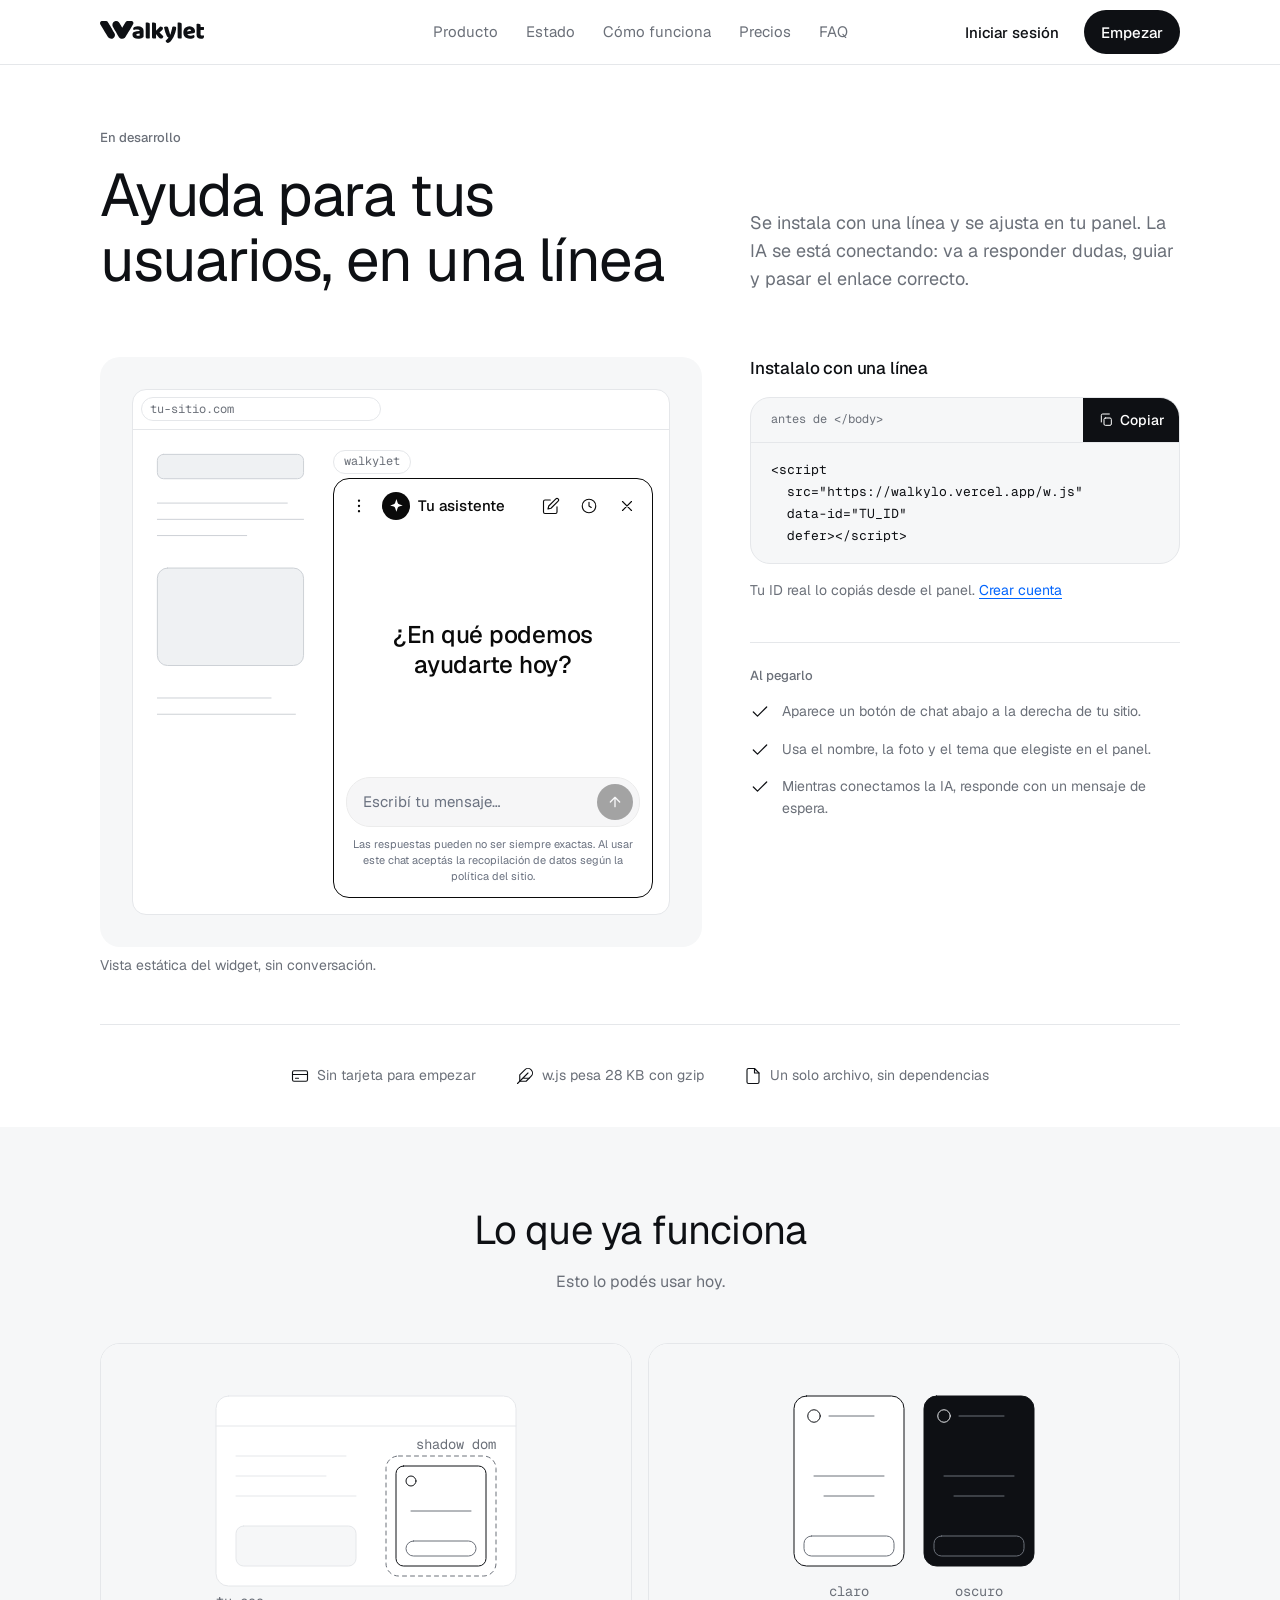
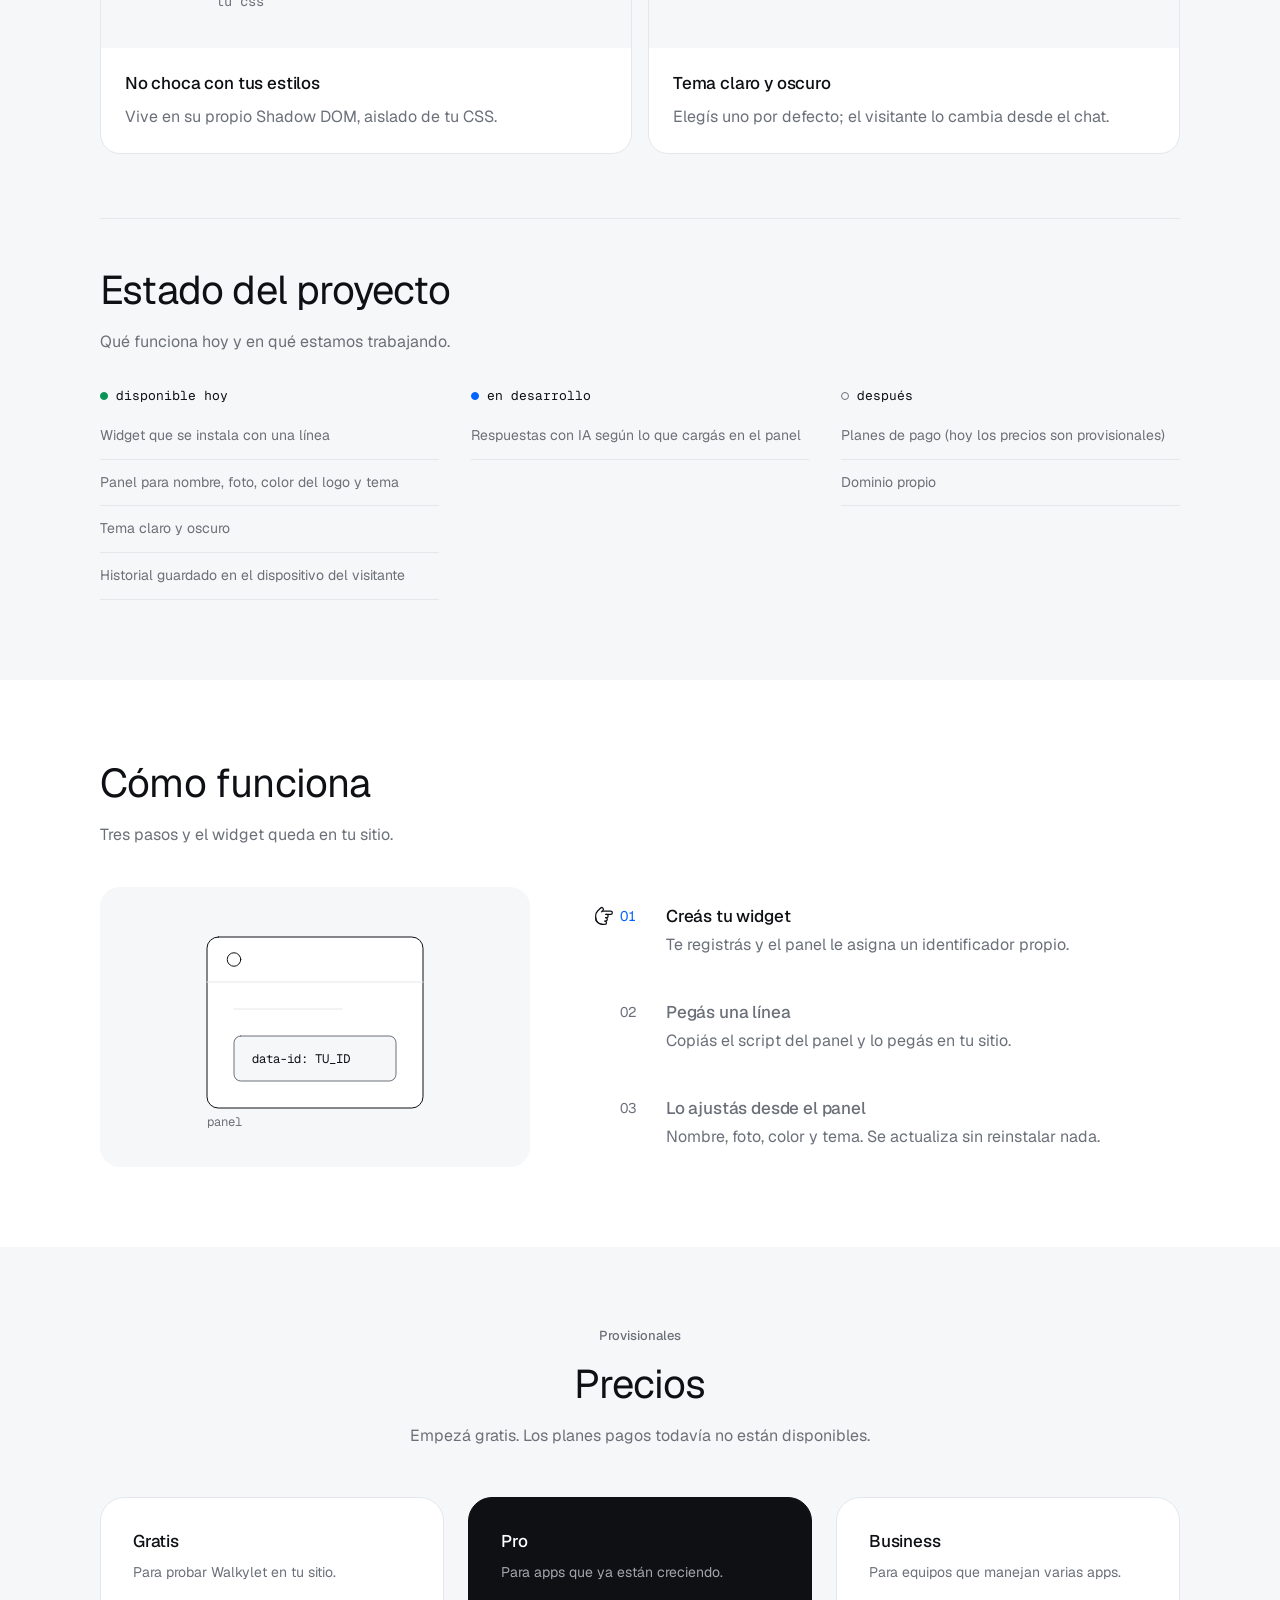
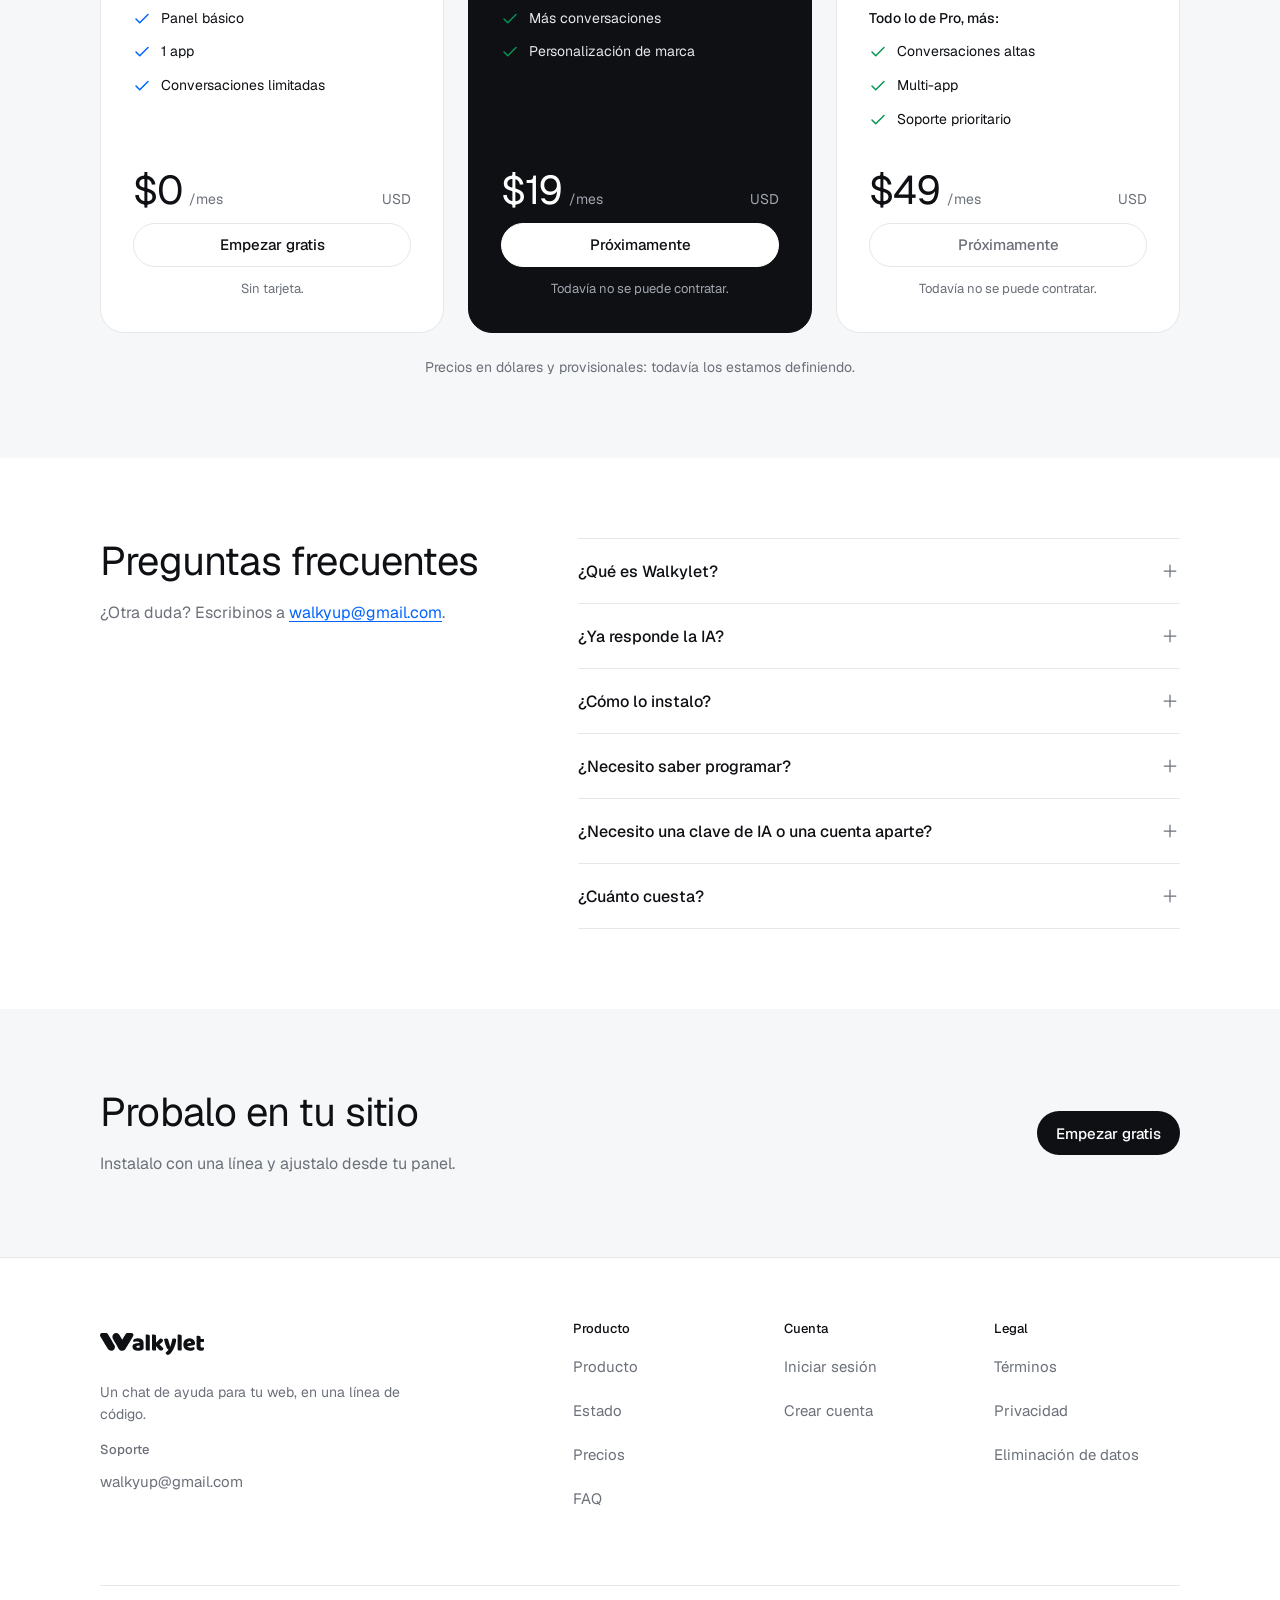
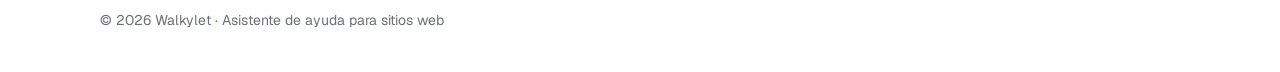
==== index.html @ 502f7ad0 "diseño(web): cierre en laptop como antes, con su descripción Co-Authored-By: Claude Opus 5.5 <norepl" ====
<!DOCTYPE html>
<html lang="es">
<head>
  <meta charset="UTF-8" />
  <meta name="viewport" content="width=device-width, initial-scale=1" />
  <title>Walkylet — Asistente de ayuda para tu web, en una línea</title>
  <meta name="description" content="Walkylet es un asistente de ayuda que instalás en tu web con una línea y configurás desde tu panel. Las respuestas con IA se están conectando." />
  <meta property="og:type" content="website" />
  <meta property="og:site_name" content="Walkylet" />
  <meta property="og:locale" content="es_LA" />
  <meta property="og:title" content="Walkylet — Asistente de ayuda para tu web, en una línea" />
  <meta property="og:description" content="Se instala con una línea y se configura desde tu panel. Las respuestas con IA se están conectando." />
  <meta name="theme-color" content="#FFFFFF" />

  <link rel="preload" href="/fonts/Geist-Variable.woff2" as="font" type="font/woff2" crossorigin />
  <link rel="stylesheet" href="/brand.css" />

  <style>
    /* Composición propia de la landing. Tokens y componentes en /brand.css */

    /* ---------- Hero (banda blanca) ---------- */
    .hero { padding-block: var(--s6) var(--s4); }
    .hero__top { display: grid; gap: var(--s3); }
    .hero__title { display: grid; gap: var(--s2); }
    .hero__top .lead { max-width: 40ch; align-self: end; }
    .hero__product { display: grid; grid-template-columns: minmax(0, 1fr); gap: var(--s5); margin-top: var(--s6); align-items: start; }
    .hero figcaption { margin-top: var(--s1); }
    /* Datos verificables bajo el hero */
    /* Móvil: 2 arriba y 1 abajo, ícono sobre el texto; mismo aire arriba y abajo de la fila */
    .trust { display: grid; grid-template-columns: 1fr 1fr; gap: var(--s3) var(--s2); margin-top: var(--s6); padding-top: var(--s4); border-top: 1px solid var(--border); color: var(--text-2); text-align: center; }
    .trust li { display: flex; flex-direction: column; align-items: center; gap: var(--s1); text-wrap: balance; }
    .trust li:last-child { grid-column: 1 / -1; }
    .trust .icon { width: 18px; height: 18px; color: var(--text); }

    /* Escenario del hero: marco de navegador blanco con el widget anclado abajo a la derecha */
    .stage--hero { padding: var(--s2); }
    .browser { background: var(--bg); border: 1px solid var(--border); border-radius: 14px; overflow: hidden; }
    .browser__bar { display: flex; align-items: center; height: 40px; padding: 0 var(--s1); border-bottom: 1px solid var(--border); }
    .browser__url {
      display: flex; align-items: center; flex: 1; max-width: 240px; height: 24px; padding: 0 var(--s1);
      border: 1px solid var(--border); border-radius: var(--r-ctl);
      font: 400 0.75rem/1 var(--mono); color: var(--text-2);
    }
    /* Móvil: el sitio asoma arriba y el widget sube como hoja desde abajo (igual que w.js en celular) */
    .browser__body { position: relative; display: flex; justify-content: flex-end; padding: 96px 8px 0; background: #F1F2F4; }
    .browser__site { position: absolute; top: 0; left: 0; }
    .browser__site .b { stroke: #CDD1D6; }                        /* sitio de fondo: un poco más oscuro, sin competir */
    .browser__site .sb { fill: #EFF1F3; stroke: #CDD1D6; }
    .browser__widget { position: relative; width: 100%; max-width: 320px; }
    .browser__widget .tag { position: absolute; bottom: calc(100% + 6px); right: 12px; }

    .install { display: grid; gap: var(--s2); align-content: start; }
    .install h2 { font-size: 1.0625rem; line-height: 1.4; font-weight: 500; letter-spacing: -0.01em; }
    .install__after { display: grid; gap: var(--s2); margin-top: var(--s3); padding-top: var(--s3); border-top: 1px solid var(--border); }
    .checks { display: grid; gap: var(--s2); color: var(--text-2); }
    .checks li { display: grid; grid-template-columns: 20px 1fr; gap: 12px; align-items: start; }
    .checks .icon { color: var(--text); margin-top: 1px; }

    /* ---------- Réplica estática del widget (estado vacío) ---------- */
    .wdemo {
      width: 100%; height: 330px;
      display: flex; flex-direction: column;
      background: #fff; color: #0a0a0a;
      border: 1px solid #0a0a0a; border-bottom: 0; border-radius: 20px 20px 0 0; overflow: hidden;
      user-select: none; -webkit-user-select: none;
    }
    .wdemo__grip { flex-shrink: 0; width: 36px; height: 4px; margin: 8px auto 0; border-radius: 2px; background: #d4d4d8; }
    .wdemo__head { display: flex; align-items: center; gap: 2px; padding: 4px 6px 4px; }
    .wdemo__ico { width: 30px; height: 30px; display: grid; place-items: center; color: #0a0a0a; }
    .wdemo__ico .icon { width: 18px; height: 18px; }
    .wdemo__ava {
      width: 28px; height: 28px; border-radius: 50%; margin: 0 4px 0 2px;
      display: grid; place-items: center; background: #0a0a0a; color: #fff;
    }
    .wdemo__ava svg { width: 60%; height: 60%; fill: currentColor; }
    .wdemo__nm { flex: 1; min-width: 0; font-size: 0.875rem; font-weight: 500; white-space: nowrap; overflow: hidden; text-overflow: ellipsis; }
    .wdemo__body { flex: 1; display: grid; place-items: center; padding: 16px 24px; text-align: center; }
    .wdemo__title { font-size: 1.375rem; line-height: 1.25; font-weight: 500; letter-spacing: -0.01em; }
    .wdemo__composer {
      margin: 6px 12px 0; display: flex; align-items: center; gap: 8px;
      background: #f6f6f7; border: 1px solid #ececec; border-radius: 24px;
      padding: 6px 6px 6px 6px;
    }
    .wdemo__plus { width: 32px; height: 32px; display: grid; place-items: center; color: #6b7280; }
    .wdemo__plus .icon { width: 20px; height: 20px; }
    .wdemo__ph { flex: 1; font-size: 0.9375rem; color: #6b7280; }
    .wdemo__send {
      width: 36px; height: 36px; border-radius: 50%; display: grid; place-items: center;
      background: #0a0a0a; color: #fff; opacity: .35;
    }
    .wdemo__send .icon { width: 16px; height: 16px; stroke-width: 2; }
    .wdemo__disc { padding: 10px 16px 12px; font-size: 0.6875rem; line-height: 1.45; color: #6b7280; text-align: center; }

    /* ---------- Producto (banda gris): paneles blancos con escenario arriba ---------- */
    .section__head--center { margin-inline: auto; text-align: center; justify-items: center; }
    .panels { display: grid; gap: var(--s2); margin-bottom: var(--s6); }
    .card--feature { overflow: hidden; }
    .card--feature .stage { border-radius: 0; padding: var(--s3) var(--s2); }
    .card--feature .art { max-width: 400px; margin-inline: auto; }
    .card__text { display: grid; gap: var(--s1); padding: var(--s3); }
    .card__text p, .feature p { color: var(--text-2); }
    /* Estado del proyecto: 3 columnas sobre la banda gris, sin tarjetas */
    .status { display: grid; gap: var(--s4); margin-top: var(--s8); padding-top: var(--s6); border-top: 1px solid var(--border); }
    .status__head { display: grid; gap: var(--s2); max-width: 640px; }
    .status__cols { display: grid; gap: var(--s4); }
    .status__col { display: grid; gap: var(--s1); align-content: start; }
    .status__tag { display: inline-flex; align-items: center; gap: var(--s1); font: 400 0.8125rem/1.4 var(--mono); color: var(--text); }
    .dot { width: 8px; height: 8px; border-radius: 50%; border: 1px solid var(--text-2); }
    .dot--ok { background: var(--ok); border-color: var(--ok); }            /* verde: confirmado, funciona hoy */
    .dot--dev { background: var(--accent); border-color: var(--accent); }   /* azul: estado activo */
    .status__col ul { color: var(--text-2); }
    .status__col li { padding-block: 12px; border-bottom: 1px solid var(--border); }

    /* ---------- Cómo funciona (banda blanca) ---------- */
    .how { display: grid; gap: var(--s4); }
    .how .section__head { margin-bottom: 0; }
    .how .stage { padding: var(--s4) var(--s3); }
    .how .stage .art { max-width: 360px; margin-inline: auto; display: none; }
    .how[data-active="1"] [data-art="1"], .how[data-active="2"] [data-art="2"], .how[data-active="3"] [data-art="3"] { display: block; }
    .how__steps { display: grid; gap: var(--s1); }
    .how__steps li { display: grid; grid-template-columns: 56px 1fr; gap: 4px var(--s2); align-content: center; min-height: 44px; padding: var(--s2); border-radius: var(--r-box); cursor: default; }
    .how__steps h3 { color: var(--text-2); }
    .how__n { display: inline-flex; align-items: center; gap: 6px; height: 1.6em; font: 400 0.875rem/1 var(--font); font-variant-numeric: tabular-nums; color: var(--text-2); }  /* Geist normal: el 0 de la mono va tachado */
    .how__hand { width: 20px; height: 20px; color: var(--text); visibility: hidden; }
    .how__steps p { grid-column: 2; color: var(--text-2); }
    .how[data-active="1"] [data-step="1"] h3, .how[data-active="2"] [data-step="2"] h3, .how[data-active="3"] [data-step="3"] h3 { color: var(--text); }
    .how[data-active="1"] [data-step="1"] .how__n, .how[data-active="2"] [data-step="2"] .how__n, .how[data-active="3"] [data-step="3"] .how__n { color: var(--accent); }
    .how[data-active="1"] [data-step="1"] .how__hand, .how[data-active="2"] [data-step="2"] .how__hand, .how[data-active="3"] [data-step="3"] .how__hand { visibility: visible; }

    /* ---------- Precios (banda gris): tres tarjetas separadas, la del medio oscura ---------- */
    .plans { display: grid; gap: var(--s2); }
    .plan {
      display: flex; flex-direction: column; gap: var(--s1);
      padding: var(--s3); background: var(--bg); border: 1px solid var(--border); border-radius: 24px;
    }
    .plan__desc { color: var(--text-2); max-width: 30ch; }
    .plan ul { display: grid; gap: 12px; padding-block: var(--s2) var(--s4); }
    .plan li { display: grid; grid-template-columns: 18px 1fr; gap: 10px; align-items: start; }
    .plan li .icon { width: 18px; height: 18px; margin-top: 2px; stroke-width: 2; color: var(--ok); }
    .plan--free li .icon { color: var(--accent); }           /* azul solo en la primera tarjeta */
    .plan li.plan__intro { display: block; font-weight: 500; }
    .plan__foot { margin-top: auto; display: grid; gap: 12px; }
    .plan__price { display: flex; align-items: baseline; gap: 6px; }
    .plan__amount { font-size: 2.5rem; line-height: 1; letter-spacing: -0.02em; }
    .plan__cur { margin-left: auto; }
    .plan__note { text-align: center; font-size: 0.8125rem; color: var(--text-2); }
    .soon, .soon:hover { cursor: default; background: transparent; color: var(--text-2); border-color: var(--border); }   /* sin enlace */
    .plan--dark .soon { background: #fff; color: var(--text); border-color: #fff; }
    .plan--dark { background: var(--text); border-color: var(--text); color: #E5E7EA; }
    .plan--dark h3, .plan--dark .plan__amount { color: #fff; }
    .plan--dark .plan__desc, .plan--dark .muted, .plan--dark .plan__note { color: #A1A6AE; }
    .plans__note { margin-top: var(--s3); text-align: center; }

    /* ---------- FAQ (banda blanca) ---------- */
    .faq-wrap { display: grid; gap: var(--s5); }
    .faq-wrap .section__head { align-content: start; }

    /* ---------- Cierre (banda gris) ---------- */
    .closing { display: grid; justify-items: center; gap: var(--s2); max-width: calc(560px + 2 * var(--gutter)); text-align: center; }
    .closing__text { display: grid; gap: var(--s2); text-wrap: balance; }
    .closing .btn { margin-top: var(--s1); }

    /* ---------- Footer (blanco con línea superior) ---------- */
    .footer__grid { display: grid; gap: var(--s5); }
    .footer__brand { display: grid; gap: var(--s2); max-width: 320px; align-content: start; }
    .footer__cols { display: grid; grid-template-columns: repeat(2, 1fr); gap: var(--s4) var(--s3); }
    .footer__cols h2 { font-size: 0.8125rem; font-weight: 500; letter-spacing: 0; color: var(--text); margin-bottom: var(--s1); }
    .footer__bottom { margin-top: var(--s8); padding-top: var(--s3); border-top: 1px solid var(--border); }

    @media (min-width: 480px) {
      .wdemo { height: 420px; }
      .wdemo__head { gap: 4px; padding: 10px 8px 6px; }
      .wdemo__ico { width: 34px; height: 34px; }
      .wdemo__nm { font-size: 0.9375rem; }
      .wdemo__title { font-size: 1.5rem; }
      .browser__body { padding: 48px 16px 16px; background: none; }
      .browser__widget .tag { right: auto; left: 0; bottom: calc(100% + 4px); }
      .wdemo { border-bottom: 1px solid #0a0a0a; border-radius: 16px; }
      .wdemo__composer { padding-left: 16px; }
      .wdemo__plus { display: none; }
      .wdemo__grip { display: none; }
    }
    @media (min-width: 620px) {
      .footer__cols { grid-template-columns: repeat(3, 1fr); }
      .stage--hero { padding: var(--s4); }
      .trust { display: flex; flex-wrap: wrap; justify-content: center; gap: var(--s2) var(--s5); }
      .trust li { flex-direction: row; }
    }
    @media (min-width: 768px) {
      .panels { grid-template-columns: repeat(2, 1fr); }
      .card--feature .stage { padding: var(--s4) var(--s3); }
      .plans { grid-template-columns: repeat(3, 1fr); }
      .status__cols { grid-template-columns: repeat(3, 1fr); }
    }
    @media (min-width: 880px) {
      .hero { padding-block: var(--s8) var(--s5); }
      .trust { padding-top: var(--s5); }
      .hero__top { grid-template-columns: 7fr 5fr; gap: var(--s6); }
      .hero__product { grid-template-columns: minmax(0, 7fr) minmax(0, 5fr); gap: var(--s6); margin-top: var(--s8); }
      .how, .faq-wrap { grid-template-columns: 5fr 7fr; gap: var(--s6); }
      .how .section__head { grid-column: 1 / -1; }
      .how { row-gap: var(--s5); }
      .how__steps { grid-template-rows: repeat(3, 1fr); }   /* los pasos llenan el alto del escenario */
      .faq-wrap .section__head { margin-bottom: 0; position: sticky; top: calc(var(--header-h) + var(--s4)); align-self: start; }
      .plans { grid-template-columns: repeat(3, 1fr); gap: var(--s3); }
      .plan { padding: var(--s4); }
      .footer__grid { grid-template-columns: 5fr 7fr; }
      /* Laptop: cierre como antes, título y descripción a la izquierda, botón a la derecha */
      .closing { max-width: var(--maxw); grid-template-columns: 1fr auto; align-items: center; justify-items: start; column-gap: var(--s6); text-align: left; }
      .closing .btn { margin-top: 0; justify-self: end; }
    }
  </style>
</head>

<body>
  <a class="sr-only skip" href="#contenido">Saltar al contenido</a>

  <header class="site-header">
    <div class="wrap site-header__in">
      <a class="logo" href="#inicio" aria-label="Walkylet, inicio"><span aria-hidden="true"><svg style="height:.914em;width:auto;vertical-align:middle;user-select:none;-webkit-user-select:none" viewBox="0 -725 4342 914" role="img" aria-label="Walkylet" xmlns="http://www.w3.org/2000/svg" fill="currentColor" draggable="false" focusable="false"><title>Walkylet</title><g transform="translate(0 -725.000) scale(2.17009)"><g transform="translate(0.000000,341.000000) scale(0.100000,-0.100000)" fill="currentColor" stroke="none"> <path d="M515 3401 c-212 -6 -222 -7 -278 -33 -156 -73 -252 -253 -227 -425 14 -96 38 -146 186 -388 31 -49 212 -351 403 -670 191 -319 400 -668 465 -775 65 -107 147 -242 181 -300 132 -224 298 -497 326 -535 186 -255 611 -353 903 -209 344 170 490 560 345 926 -22 55 -48 100 -467 803 -131 220 -156 262 -316 540 -55 94 -118 202 -141 240 -23 39 -83 140 -132 225 -300 517 -309 528 -459 578 -69 24 -403 33 -789 23z"/> <path d="M2999 3399 c-364 -53 -637 -397 -616 -777 10 -178 36 -247 194 -512 44 -74 127 -214 183 -310 57 -96 170 -285 250 -420 81 -135 200 -335 265 -445 396 -671 405 -685 514 -772 299 -238 725 -216 1001 51 76 73 81 82 267 391 83 138 282 468 443 735 161 267 359 595 440 730 81 135 207 344 280 465 73 121 146 249 163 285 89 195 25 424 -147 525 -96 56 -95 56 -581 57 -504 0 -506 0 -622 -77 -66 -44 -89 -74 -191 -247 -47 -79 -114 -192 -150 -253 -85 -144 -181 -308 -310 -532 -58 -101 -108 -183 -111 -183 -3 0 -28 40 -55 88 -69 122 -343 589 -448 762 -48 80 -109 170 -135 201 -162 189 -389 274 -634 238z"/> </g></g><path d="M1585.0 -108Q1602.0 -108 1622.5 -111.5Q1643.0 -115 1653.0 -121V-201L1581.0 -195Q1553.0 -193 1535.0 -183.0Q1517.0 -173 1517.0 -153Q1517.0 -133 1532.5 -120.5Q1548.0 -108 1585.0 -108ZM1577.0 -501Q1686.0 -501 1751.5 -456.5Q1817.0 -412 1817.0 -318V-94Q1817.0 -68 1802.5 -51.5Q1788.0 -35 1768.0 -23Q1736.0 -4 1690.0 6.0Q1644.0 16 1585.0 16Q1480.0 16 1416.5 -24.5Q1353.0 -65 1353.0 -147Q1353.0 -216 1394.5 -253.0Q1436.0 -290 1521.0 -299L1652.0 -313V-320Q1652.0 -349 1626.5 -361.5Q1601.0 -374 1553.0 -374Q1516.0 -374 1479.5 -366.0Q1443.0 -358 1414.0 -346Q1401.0 -355 1392.0 -373.5Q1383.0 -392 1383.0 -412Q1383.0 -460 1434.0 -480Q1463.0 -491 1502.5 -496.0Q1542.0 -501 1577.0 -501Z M1906.0 -264H2076.0V-1Q2065.0 2 2044.5 5.0Q2024.0 8 2000.0 8Q1951.0 8 1928.5 -9.0Q1906.0 -26 1906.0 -72ZM2076.0 -175H1906.0V-652Q1917.0 -655 1937.5 -658.0Q1958.0 -661 1982.0 -661Q2032.0 -661 2054.0 -644.5Q2076.0 -628 2076.0 -581Z M2408.0 -186 2284.0 -263 2509.0 -493Q2561.0 -493 2592.5 -470.0Q2624.0 -447 2624.0 -412Q2624.0 -382 2603.0 -359.0Q2582.0 -336 2538.0 -298ZM2292.0 -239 2429.0 -298 2640.0 -88Q2636.0 -42 2613.0 -16.5Q2590.0 9 2547.0 9Q2516.0 9 2490.5 -6.5Q2465.0 -22 2436.0 -59ZM2167.0 -264H2337.0V-1Q2326.0 2 2305.5 5.0Q2285.0 8 2261.0 8Q2212.0 8 2189.5 -9.0Q2167.0 -26 2167.0 -72ZM2337.0 -175H2167.0V-652Q2178.0 -655 2198.5 -658.0Q2219.0 -661 2243.0 -661Q2293.0 -661 2315.0 -644.5Q2337.0 -628 2337.0 -581Z M2776.0 -124Q2761.0 -158 2744.0 -202.5Q2727.0 -247 2708.5 -309.5Q2690.0 -372 2668.0 -461Q2682.0 -475 2705.5 -485.5Q2729.0 -496 2757.0 -496Q2792.0 -496 2815.0 -481.5Q2838.0 -467 2849.0 -427Q2869.0 -357 2889.0 -288.5Q2909.0 -220 2928.0 -152H2932.0Q2948.0 -198 2963.5 -253.0Q2979.0 -308 2992.5 -365.5Q3006.0 -423 3015.0 -477Q3032.0 -486 3050.0 -491.0Q3068.0 -496 3088.0 -496Q3123.0 -496 3149.0 -481.0Q3175.0 -466 3175.0 -429Q3175.0 -397 3167.0 -355.0Q3159.0 -313 3145.0 -266.0Q3131.0 -219 3113.0 -171.5Q3095.0 -124 3075.0 -80.5Q3055.0 -37 3035.0 -2Q2979.0 95 2931.0 142.0Q2883.0 189 2834.0 189Q2794.0 189 2767.0 164.0Q2740.0 139 2735.0 99Q2756.0 81 2777.5 60.0Q2799.0 39 2819.0 15.5Q2839.0 -8 2855.0 -31Q2838.0 -36 2818.5 -54.5Q2799.0 -73 2776.0 -124Z M3236.0 -264H3406.0V-1Q3395.0 2 3374.5 5.0Q3354.0 8 3330.0 8Q3281.0 8 3258.5 -9.0Q3236.0 -26 3236.0 -72ZM3406.0 -175H3236.0V-652Q3247.0 -655 3267.5 -658.0Q3288.0 -661 3312.0 -661Q3362.0 -661 3384.0 -644.5Q3406.0 -628 3406.0 -581Z M3577.0 -167 3571.0 -279 3802.0 -317Q3800.0 -337 3782.0 -357.0Q3764.0 -377 3726.0 -377Q3686.0 -377 3659.5 -351.0Q3633.0 -325 3631.0 -277L3637.0 -193Q3647.0 -147 3682.5 -129.0Q3718.0 -111 3762.0 -111Q3804.0 -111 3842.0 -122.0Q3880.0 -133 3903.0 -146Q3919.0 -136 3930.0 -118.0Q3941.0 -100 3941.0 -80Q3941.0 -47 3916.5 -25.5Q3892.0 -4 3849.0 6.0Q3806.0 16 3750.0 16Q3672.0 16 3609.5 -13.5Q3547.0 -43 3510.5 -102.0Q3474.0 -161 3474.0 -250Q3474.0 -316 3495.5 -364.0Q3517.0 -412 3553.0 -442.0Q3589.0 -472 3633.5 -486.5Q3678.0 -501 3725.0 -501Q3796.0 -501 3849.0 -473.5Q3902.0 -446 3932.0 -398.5Q3962.0 -351 3962.0 -289Q3962.0 -255 3943.0 -237.0Q3924.0 -219 3890.0 -214Z M4026.0 -264H4194.0V-167Q4194.0 -142 4210.5 -130.5Q4227.0 -119 4257.0 -119Q4272.0 -119 4288.0 -121.5Q4304.0 -124 4316.0 -128Q4325.0 -118 4331.5 -104.0Q4338.0 -90 4338.0 -71Q4338.0 -34 4309.5 -9.5Q4281.0 15 4209.0 15Q4121.0 15 4073.5 -25.0Q4026.0 -65 4026.0 -155ZM4136.0 -345V-475H4325.0Q4331.0 -465 4336.5 -448.0Q4342.0 -431 4342.0 -411Q4342.0 -376 4326.5 -360.5Q4311.0 -345 4285.0 -345ZM4194.0 -240H4026.0V-599Q4037.0 -602 4057.5 -605.5Q4078.0 -609 4101.0 -609Q4150.0 -609 4172.0 -592.0Q4194.0 -575 4194.0 -529Z"/></svg></span></a>

      <nav class="nav" aria-label="Navegación principal">
        <a href="#caracteristicas">Producto</a>
        <a href="#estado">Estado</a>
        <a href="#como-funciona">Cómo funciona</a>
        <a href="#precios">Precios</a>
        <a href="#faq">FAQ</a>
      </nav>

      <div class="site-header__actions">
        <a class="btn btn-quiet" href="/login">Iniciar sesión</a>
        <a class="btn btn-primary" href="/login?signup">Empezar</a>
      </div>

      <button class="menu-btn" type="button" aria-expanded="false" aria-controls="menu-movil" aria-label="Abrir menú">
        <svg class="icon icon-open" viewBox="0 0 24 24" aria-hidden="true"><path d="M4 7h16M4 12h16M4 17h16"/></svg>
        <svg class="icon icon-close" viewBox="0 0 24 24" aria-hidden="true"><path d="M6 6l12 12M18 6L6 18"/></svg>
      </button>
    </div>

    <div class="mobile-menu" id="menu-movil" hidden>
      <nav aria-label="Secciones">
        <a href="#caracteristicas">Producto</a>
        <a href="#estado">Estado</a>
        <a href="#como-funciona">Cómo funciona</a>
        <a href="#precios">Precios</a>
        <a href="#faq">FAQ</a>
      </nav>
      <div class="mobile-menu__actions">
        <a class="btn btn-secondary btn-block" href="/login">Iniciar sesión</a>
      </div>
    </div>
  </header>

  <main id="contenido">
    <!-- ==================== HERO (blanco) ==================== -->
    <section class="hero" id="inicio" aria-labelledby="hero-t">
      <div class="wrap">
        <div class="hero__top">
          <div class="hero__title">
            <p class="label">En desarrollo</p>
            <h1 id="hero-t">Ayuda para tus usuarios, en una línea</h1>
          </div>
          <p class="lead">Se instala con una línea y se ajusta en tu panel. La IA se está conectando: va a responder dudas, guiar y pasar el enlace correcto.</p>
        </div>

        <div class="hero__product">
          <figure>
            <!-- Dibujo 1: tu sitio (marco de navegador) con el widget de Walkylet anclado abajo a la derecha -->
            <div class="stage stage--hero">
              <div class="browser">
                <div class="browser__bar" aria-hidden="true"><span class="browser__url">tu-sitio.com</span></div>
                <div class="browser__body">
                  <svg class="art browser__site" viewBox="0 0 528 448" aria-hidden="true">
                    <rect class="sb" x="24" y="24" width="144" height="24" rx="6"/>
                    <line class="b" x1="24" y1="72" x2="152" y2="72"/>
                    <line class="b" x1="24" y1="88" x2="168" y2="88"/>
                    <line class="b" x1="24" y1="104" x2="112" y2="104"/>
                    <rect class="sb" x="24" y="136" width="144" height="96" rx="10"/>
                    <line class="b" x1="24" y1="264" x2="136" y2="264"/>
                    <line class="b" x1="24" y1="280" x2="160" y2="280"/>
                  </svg>
                  <div class="browser__widget">
                    <span class="tag" aria-hidden="true">walkylet</span>
                    <!-- Réplica estática del estado vacío de w.js (no interactiva) -->
                    <div class="wdemo" aria-hidden="true">
                      <div class="wdemo__grip"></div>
                      <div class="wdemo__head">
                        <span class="wdemo__ico"><svg class="icon" viewBox="0 0 24 24"><circle cx="12" cy="5" r=".8"/><circle cx="12" cy="12" r=".8"/><circle cx="12" cy="19" r=".8"/></svg></span>
                        <span class="wdemo__ava"><svg viewBox="0 0 24 24"><path d="M12 3l1.9 5.6a3 3 0 0 0 1.9 1.9L21 12l-5.2 1.5a3 3 0 0 0-1.9 1.9L12 21l-1.9-5.6a3 3 0 0 0-1.9-1.9L3 12l5.2-1.5a3 3 0 0 0 1.9-1.9z"/></svg></span>
                        <span class="wdemo__nm">Tu asistente</span>
                        <span class="wdemo__ico"><svg class="icon" viewBox="0 0 24 24"><path d="M11 4H4a2 2 0 0 0-2 2v14a2 2 0 0 0 2 2h14a2 2 0 0 0 2-2v-7"/><path d="M18.5 2.5a2.12 2.12 0 0 1 3 3L12 15l-4 1 1-4z"/></svg></span>
                        <span class="wdemo__ico"><svg class="icon" viewBox="0 0 24 24"><circle cx="12" cy="12" r="9"/><path d="M12 7v5l3 2"/></svg></span>
                        <span class="wdemo__ico"><svg class="icon" viewBox="0 0 24 24"><path d="M18 6L6 18M6 6l12 12"/></svg></span>
                      </div>
                      <div class="wdemo__body"><p class="wdemo__title">¿En qué podemos ayudarte hoy?</p></div>
                      <div class="wdemo__composer">
                        <span class="wdemo__plus"><svg class="icon" viewBox="0 0 24 24"><path d="M12 5v14M5 12h14"/></svg></span>
                        <span class="wdemo__ph">Escribí tu mensaje…</span>
                        <span class="wdemo__send"><svg class="icon" viewBox="0 0 24 24"><path d="M12 19V5M5 12l7-7 7 7"/></svg></span>
                      </div>
                      <p class="wdemo__disc">Las respuestas pueden no ser siempre exactas. Al usar este chat aceptás la recopilación de datos según la política del sitio.</p>
                    </div>
                  </div>
                </div>
              </div>
            </div>
            <figcaption class="small muted">Vista estática del widget, sin conversación.</figcaption>
          </figure>

          <div class="install">
            <h2>Instalalo con una línea</h2>
            <div class="code">
              <div class="code__bar">
                <span>antes de &lt;/body&gt;</span>
                <button class="copy-btn" type="button" aria-label="Copiar el código de instalación">
                  <svg class="icon icon-copy" viewBox="0 0 24 24" aria-hidden="true"><rect x="9" y="9" width="11" height="11" rx="2"/><path d="M5 15V5a2 2 0 0 1 2-2h10"/></svg>
                  <svg class="icon icon-check" viewBox="0 0 24 24" aria-hidden="true"><path d="M20 6L9 17l-5-5"/></svg>
                  <span class="copy-btn__label">Copiar</span>
                </button>
              </div>
              <!-- Snippet de instalación: único lugar con la URL del widget. Copiar lo une en una sola línea. -->
<pre><code id="snippet">&lt;script
  src="https://walkylo.vercel.app/w.js"
  data-id="TU_ID"
  defer&gt;&lt;/script&gt;</code></pre>
            </div>
            <p class="sr-only" role="status" aria-live="polite" id="copy-status"></p>
            <p class="small muted">Tu ID real lo copiás desde el panel. <a href="/login?signup">Crear cuenta</a></p>
            <div class="install__after">
              <p class="label">Al pegarlo</p>
              <ul class="checks small">
                <li><svg class="icon" viewBox="0 0 24 24" aria-hidden="true"><path d="M20 6L9 17l-5-5"/></svg><span>Aparece un botón de chat abajo a la derecha de tu sitio.</span></li>
                <li><svg class="icon" viewBox="0 0 24 24" aria-hidden="true"><path d="M20 6L9 17l-5-5"/></svg><span>Usa el nombre, la foto y el tema que elegiste en el panel.</span></li>
                <li><svg class="icon" viewBox="0 0 24 24" aria-hidden="true"><path d="M20 6L9 17l-5-5"/></svg><span>Mientras conectamos la IA, responde con un mensaje de espera.</span></li>
              </ul>
            </div>
          </div>
        </div>

        <ul class="trust small" aria-label="Datos del widget">
          <li><svg class="icon" viewBox="0 0 24 24" aria-hidden="true"><rect x="2" y="5" width="20" height="14" rx="2"/><path d="M2 10h20M6 15h4"/></svg>Sin tarjeta para empezar</li>
          <li><svg class="icon" viewBox="0 0 24 24" aria-hidden="true"><path d="M20.24 12.24a6 6 0 0 0-8.49-8.49L5 10.5V19h8.5z"/><path d="M16 8L2 22M17.5 15H9"/></svg>w.js pesa 28&nbsp;KB con gzip</li>
          <li><svg class="icon" viewBox="0 0 24 24" aria-hidden="true"><path d="M14 2H6a2 2 0 0 0-2 2v16a2 2 0 0 0 2 2h12a2 2 0 0 0 2-2V8z"/><path d="M14 2v6h6"/></svg>Un solo archivo, sin dependencias</li>
        </ul>
      </div>
    </section>

    <!-- ==================== PRODUCTO (gris) ==================== -->
    <section class="section band-alt" id="caracteristicas" aria-labelledby="prod-t">
      <div class="wrap">
        <div class="section__head section__head--center">
          <h2 id="prod-t">Lo que ya funciona</h2>
          <p class="muted">Esto lo podés usar hoy.</p>
        </div>

        <div class="panels">
          <div class="card card--feature">
            <div class="stage">
              <!-- Dibujo 3a: el widget dentro de una página, aislado por su Shadow DOM -->
              <svg class="art" viewBox="0 0 320 192" aria-hidden="true">
                <rect class="wb" x="40" y="16" width="240" height="152" rx="10"/>
                <line class="b" x1="40" y1="40" x2="280" y2="40"/>
                <line class="b" x1="56" y1="64" x2="144" y2="64"/>
                <line class="b" x1="56" y1="80" x2="128" y2="80"/>
                <line class="b" x1="56" y1="96" x2="152" y2="96"/>
                <rect class="sb" x="56" y="120" width="96" height="32" rx="6"/>
                <text x="264" y="58" text-anchor="end">shadow dom</text>
                <rect class="dash" x="176" y="64" width="88" height="96" rx="10"/>
                <rect class="wp" x="184" y="72" width="72" height="80" rx="6"/>
                <circle class="p" cx="196" cy="84" r="4"/>
                <line class="m" x1="196" y1="108" x2="244" y2="108"/>
                <rect class="m" x="192" y="132" width="56" height="12" rx="6"/>
                <text x="40" y="184">tu css</text>
              </svg>
            </div>
            <div class="card__text">
              <h3>No choca con tus estilos</h3>
              <p>Vive en su propio Shadow DOM, aislado de tu CSS.</p>
            </div>
          </div>
          <div class="card card--feature">
            <div class="stage">
              <!-- Dibujo 3b: dos widgets idénticos, claro y oscuro -->
              <svg class="art" viewBox="0 0 320 192" aria-hidden="true">
                <rect class="wp" x="64" y="16" width="88" height="136" rx="10"/>
                <circle class="p" cx="80" cy="32" r="5"/>
                <line class="m" x1="92" y1="32" x2="128" y2="32"/>
                <line class="m" x1="80" y1="80" x2="136" y2="80"/>
                <line class="m" x1="88" y1="96" x2="128" y2="96"/>
                <rect class="m" x="72" y="128" width="72" height="16" rx="6"/>
                <text x="108" y="176" text-anchor="middle">claro</text>
                <rect x="168" y="16" width="88" height="136" rx="10" fill="var(--text)" stroke="var(--text)"/>
                <circle class="b" cx="184" cy="32" r="5"/>
                <line class="m" x1="196" y1="32" x2="232" y2="32"/>
                <line class="m" x1="184" y1="80" x2="240" y2="80"/>
                <line class="m" x1="192" y1="96" x2="232" y2="96"/>
                <rect class="m" x="176" y="128" width="72" height="16" rx="6"/>
                <text x="212" y="176" text-anchor="middle">oscuro</text>
              </svg>
            </div>
            <div class="card__text">
              <h3>Tema claro y oscuro</h3>
              <p>Elegís uno por defecto; el visitante lo cambia desde el chat.</p>
            </div>
          </div>
        </div>

        <div class="status" id="estado">
          <div class="status__head">
            <h2 id="estado-t">Estado del proyecto</h2>
            <p class="muted">Qué funciona hoy y en qué estamos trabajando.</p>
          </div>
          <div class="status__cols">
            <div class="status__col">
              <p class="status__tag"><span class="dot dot--ok" aria-hidden="true"></span>disponible hoy</p>
              <ul class="small">
                <li>Widget que se instala con una línea</li>
                <li>Panel para nombre, foto, color del logo y tema</li>
                <li>Tema claro y oscuro</li>
                <li>Historial guardado en el dispositivo del visitante</li>
              </ul>
            </div>
            <div class="status__col">
              <p class="status__tag"><span class="dot dot--dev" aria-hidden="true"></span>en desarrollo</p>
              <ul class="small">
                <li>Respuestas con IA según lo que cargás en el panel</li>
              </ul>
            </div>
            <div class="status__col">
              <p class="status__tag"><span class="dot" aria-hidden="true"></span>después</p>
              <ul class="small">
                <li>Planes de pago (hoy los precios son provisionales)</li>
                <li>Dominio propio</li>
              </ul>
            </div>
          </div>
        </div>
      </div>
    </section>

    <!-- ==================== CÓMO FUNCIONA (blanco) ==================== -->
    <section class="section" id="como-funciona" aria-labelledby="how-t">
      <div class="wrap how" data-active="1">
          <div class="section__head">
            <h2 id="how-t">Cómo funciona</h2>
            <p class="muted">Tres pasos y el widget queda en tu sitio.</p>
          </div>
          <!-- Dibujo 2: cambia según el paso activo -->
          <div class="stage" aria-hidden="true">
            <svg class="art" data-art="1" viewBox="0 0 320 192">
              <rect class="wp" x="64" y="16" width="192" height="152" rx="10"/>
              <circle class="p" cx="88" cy="36" r="6"/>
              <line class="b" x1="64" y1="56" x2="256" y2="56"/>
              <line class="b" x1="88" y1="80" x2="184" y2="80"/>
              <rect class="sm" x="88" y="104" width="144" height="40" rx="6"/>
              <text class="k" x="104" y="128">data-id: TU_ID</text>
              <text x="64" y="184">panel</text>
            </svg>
            <svg class="art" data-art="2" viewBox="0 0 320 192">
              <rect class="wp" x="16" y="72" width="88" height="40" rx="6"/>
              <text class="k" x="60" y="96" text-anchor="middle">&lt;script&gt;</text>
              <line class="p" x1="104" y1="92" x2="128" y2="92"/>
              <path class="p" d="M122 87l6 5-6 5"/>
              <rect class="wb" x="136" y="16" width="168" height="152" rx="10"/>
              <line class="b" x1="136" y1="40" x2="304" y2="40"/>
              <line class="b" x1="152" y1="64" x2="248" y2="64"/>
              <line class="b" x1="152" y1="80" x2="232" y2="80"/>
              <line class="b" x1="152" y1="96" x2="208" y2="96"/>
              <rect class="sb" x="152" y="120" width="72" height="32" rx="6"/>
              <circle class="wp" cx="280" cy="144" r="12"/>
              <text x="136" y="184">tu-sitio.com</text>
            </svg>
            <svg class="art" data-art="3" viewBox="0 0 320 192">
              <rect class="wm" x="16" y="16" width="128" height="152" rx="10"/>
              <line class="b" x1="32" y1="40" x2="96" y2="40"/>
              <rect class="m" x="32" y="64" width="32" height="16" rx="6"/>
              <circle class="m" cx="56" cy="72" r="4"/>
              <line class="b" x1="72" y1="72" x2="128" y2="72"/>
              <circle class="m" cx="40" cy="104" r="8"/>
              <line class="b" x1="56" y1="104" x2="120" y2="104"/>
              <line class="b" x1="32" y1="136" x2="104" y2="136"/>
              <line class="p" x1="144" y1="92" x2="168" y2="92"/>
              <path class="p" d="M162 87l6 5-6 5"/>
              <rect class="wp" x="176" y="16" width="128" height="152" rx="10"/>
              <circle class="p" cx="192" cy="32" r="6"/>
              <line class="m" x1="204" y1="32" x2="248" y2="32"/>
              <line class="m" x1="208" y1="88" x2="272" y2="88"/>
              <line class="m" x1="216" y1="104" x2="264" y2="104"/>
              <rect class="m" x="184" y="136" width="112" height="16" rx="6"/>
              <text x="16" y="184">panel</text>
              <text x="176" y="184">widget</text>
            </svg>
          </div>
        <ol class="how__steps">
          <li data-step="1" tabindex="0">
            <span class="how__n" aria-hidden="true"><svg class="icon how__hand" viewBox="0 0 24 24"><g transform="rotate(90 12 12)"><path d="M22 14a8 8 0 0 1-8 8"/><path d="M18 11v-1a2 2 0 0 0-2-2a2 2 0 0 0-2 2"/><path d="M14 10V9a2 2 0 0 0-2-2a2 2 0 0 0-2 2v1"/><path d="M10 9.5V4a2 2 0 0 0-2-2a2 2 0 0 0-2 2v10"/><path d="M18 11a2 2 0 1 1 4 0v3a8 8 0 0 1-8 8h-2c-2.8 0-4.5-.86-5.99-2.34l-3.6-3.6a2 2 0 0 1 2.83-2.82L7 15"/></g></svg>01</span>
            <h3>Creás tu widget</h3>
            <p>Te registrás y el panel le asigna un identificador propio.</p>
          </li>
          <li data-step="2" tabindex="0">
            <span class="how__n" aria-hidden="true"><svg class="icon how__hand" viewBox="0 0 24 24"><g transform="rotate(90 12 12)"><path d="M22 14a8 8 0 0 1-8 8"/><path d="M18 11v-1a2 2 0 0 0-2-2a2 2 0 0 0-2 2"/><path d="M14 10V9a2 2 0 0 0-2-2a2 2 0 0 0-2 2v1"/><path d="M10 9.5V4a2 2 0 0 0-2-2a2 2 0 0 0-2 2v10"/><path d="M18 11a2 2 0 1 1 4 0v3a8 8 0 0 1-8 8h-2c-2.8 0-4.5-.86-5.99-2.34l-3.6-3.6a2 2 0 0 1 2.83-2.82L7 15"/></g></svg>02</span>
            <h3>Pegás una línea</h3>
            <p>Copiás el script del panel y lo pegás en tu sitio.</p>
          </li>
          <li data-step="3" tabindex="0">
            <span class="how__n" aria-hidden="true"><svg class="icon how__hand" viewBox="0 0 24 24"><g transform="rotate(90 12 12)"><path d="M22 14a8 8 0 0 1-8 8"/><path d="M18 11v-1a2 2 0 0 0-2-2a2 2 0 0 0-2 2"/><path d="M14 10V9a2 2 0 0 0-2-2a2 2 0 0 0-2 2v1"/><path d="M10 9.5V4a2 2 0 0 0-2-2a2 2 0 0 0-2 2v10"/><path d="M18 11a2 2 0 1 1 4 0v3a8 8 0 0 1-8 8h-2c-2.8 0-4.5-.86-5.99-2.34l-3.6-3.6a2 2 0 0 1 2.83-2.82L7 15"/></g></svg>03</span>
            <h3>Lo ajustás desde el panel</h3>
            <p>Nombre, foto, color y tema. Se actualiza sin reinstalar nada.</p>
          </li>
        </ol>
      </div>
    </section>

    <!-- ==================== PRECIOS (gris) ==================== -->
    <!-- TODO: definir límites reales antes de cobrar -->
    <section class="section band-alt" id="precios" aria-labelledby="price-t">
      <div class="wrap">
        <div class="section__head section__head--center">
          <p class="label">Provisionales</p>
          <h2 id="price-t">Precios</h2>
          <p class="muted">Empezá gratis. Los planes pagos todavía no están disponibles.</p>
        </div>
        <div class="plans">
          <article class="plan plan--free">
            <h3>Gratis</h3>
            <p class="small plan__desc">Para probar Walkylet en tu sitio.</p>
            <ul class="small">
              <li><svg class="icon" viewBox="0 0 24 24" aria-hidden="true"><path d="M20 6L9 17l-5-5"/></svg><span>Panel básico</span></li>
              <li><svg class="icon" viewBox="0 0 24 24" aria-hidden="true"><path d="M20 6L9 17l-5-5"/></svg><span>1 app</span></li>
              <li><svg class="icon" viewBox="0 0 24 24" aria-hidden="true"><path d="M20 6L9 17l-5-5"/></svg><span>Conversaciones limitadas</span></li>
            </ul>
            <div class="plan__foot">
              <p class="plan__price"><span class="plan__amount">$0</span><span class="small muted">/mes</span><span class="small muted plan__cur">USD</span></p>
              <a class="btn btn-secondary btn-block" href="/login?signup">Empezar gratis</a>
              <p class="plan__note">Sin tarjeta.</p>
            </div>
          </article>
          <article class="plan plan--dark">
            <h3>Pro</h3>
            <p class="small plan__desc">Para apps que ya están creciendo.</p>
            <ul class="small">
              <li><svg class="icon" viewBox="0 0 24 24" aria-hidden="true"><path d="M20 6L9 17l-5-5"/></svg><span>Más conversaciones</span></li>
              <li><svg class="icon" viewBox="0 0 24 24" aria-hidden="true"><path d="M20 6L9 17l-5-5"/></svg><span>Personalización de marca</span></li>
            </ul>
            <div class="plan__foot">
              <p class="plan__price"><span class="plan__amount">$19</span><span class="small muted">/mes</span><span class="small muted plan__cur">USD</span></p>
              <span class="btn btn-secondary btn-block soon">Próximamente</span>
              <p class="plan__note">Todavía no se puede contratar.</p>
            </div>
          </article>
          <article class="plan">
            <h3>Business</h3>
            <p class="small plan__desc">Para equipos que manejan varias apps.</p>
            <ul class="small">
              <li class="plan__intro">Todo lo de Pro, más:</li>
              <li><svg class="icon" viewBox="0 0 24 24" aria-hidden="true"><path d="M20 6L9 17l-5-5"/></svg><span>Conversaciones altas</span></li>
              <li><svg class="icon" viewBox="0 0 24 24" aria-hidden="true"><path d="M20 6L9 17l-5-5"/></svg><span>Multi-app</span></li>
              <li><svg class="icon" viewBox="0 0 24 24" aria-hidden="true"><path d="M20 6L9 17l-5-5"/></svg><span>Soporte prioritario</span></li>
            </ul>
            <div class="plan__foot">
              <p class="plan__price"><span class="plan__amount">$49</span><span class="small muted">/mes</span><span class="small muted plan__cur">USD</span></p>
              <span class="btn btn-secondary btn-block soon">Próximamente</span>
              <p class="plan__note">Todavía no se puede contratar.</p>
            </div>
          </article>
        </div>
        <p class="small muted plans__note">Precios en dólares y provisionales: todavía los estamos definiendo.</p>
      </div>
    </section>

    <!-- ==================== FAQ (blanco) ==================== -->
    <section class="section" id="faq" aria-labelledby="faq-t">
      <div class="wrap faq-wrap">
        <div class="section__head">
          <h2 id="faq-t">Preguntas frecuentes</h2>
          <p class="muted">¿Otra duda? Escribinos a <a href="mailto:walkyup@gmail.com">walkyup@gmail.com</a>.</p>
        </div>
        <div class="faq">
          <details>
            <summary>¿Qué es Walkylet?<svg class="icon" viewBox="0 0 24 24" aria-hidden="true"><path d="M12 5v14M5 12h14"/></svg></summary>
            <p>Un asistente de ayuda que instalás en tu web con una línea de código y configurás desde tu panel. Está en desarrollo activo.</p>
          </details>
          <details>
            <summary>¿Ya responde la IA?<svg class="icon" viewBox="0 0 24 24" aria-hidden="true"><path d="M12 5v14M5 12h14"/></svg></summary>
            <p>Todavía no: hoy el chat contesta con un mensaje de espera. Estamos conectando la IA para que responda con la información que cargás en el panel.</p>
          </details>
          <details>
            <summary>¿Cómo lo instalo?<svg class="icon" viewBox="0 0 24 24" aria-hidden="true"><path d="M12 5v14M5 12h14"/></svg></summary>
            <p>Creás tu cuenta, copiás tu línea desde el panel y la pegás en tu sitio. Sin build ni dependencias.</p>
          </details>
          <details>
            <summary>¿Necesito saber programar?<svg class="icon" viewBox="0 0 24 24" aria-hidden="true"><path d="M12 5v14M5 12h14"/></svg></summary>
            <p>Solo para pegar esa línea una vez. Lo demás lo cambiás desde el panel.</p>
          </details>
          <details>
            <summary>¿Necesito una clave de IA o una cuenta aparte?<svg class="icon" viewBox="0 0 24 24" aria-hidden="true"><path d="M12 5v14M5 12h14"/></svg></summary>
            <p>No. No tenés que traer ninguna clave.</p>
          </details>
          <details>
            <summary>¿Cuánto cuesta?<svg class="icon" viewBox="0 0 24 24" aria-hidden="true"><path d="M12 5v14M5 12h14"/></svg></summary>
            <p>Crear la cuenta es gratis y no pide tarjeta. Los planes pagos son provisionales: mirá <a href="#precios">Precios</a>.</p>
          </details>
        </div>
      </div>
    </section>

    <!-- ==================== CIERRE (gris) ==================== -->
    <section class="section band-alt" aria-labelledby="end-t">
      <div class="wrap closing">
        <div class="closing__text">
          <h2 id="end-t">Probalo en tu sitio</h2>
          <p class="muted">Instalalo con una línea y ajustalo desde tu panel.</p>
        </div>
        <a class="btn btn-primary" href="/login?signup">Empezar gratis</a>
      </div>
    </section>
  </main>

  <footer class="footer">
    <div class="wrap">
      <div class="footer__grid">
        <div class="footer__brand">
          <a class="logo" href="#inicio" aria-label="Walkylet, inicio"><span aria-hidden="true"><svg style="height:.914em;width:auto;vertical-align:middle;user-select:none;-webkit-user-select:none" viewBox="0 -725 4342 914" role="img" aria-label="Walkylet" xmlns="http://www.w3.org/2000/svg" fill="currentColor" draggable="false" focusable="false"><title>Walkylet</title><g transform="translate(0 -725.000) scale(2.17009)"><g transform="translate(0.000000,341.000000) scale(0.100000,-0.100000)" fill="currentColor" stroke="none"> <path d="M515 3401 c-212 -6 -222 -7 -278 -33 -156 -73 -252 -253 -227 -425 14 -96 38 -146 186 -388 31 -49 212 -351 403 -670 191 -319 400 -668 465 -775 65 -107 147 -242 181 -300 132 -224 298 -497 326 -535 186 -255 611 -353 903 -209 344 170 490 560 345 926 -22 55 -48 100 -467 803 -131 220 -156 262 -316 540 -55 94 -118 202 -141 240 -23 39 -83 140 -132 225 -300 517 -309 528 -459 578 -69 24 -403 33 -789 23z"/> <path d="M2999 3399 c-364 -53 -637 -397 -616 -777 10 -178 36 -247 194 -512 44 -74 127 -214 183 -310 57 -96 170 -285 250 -420 81 -135 200 -335 265 -445 396 -671 405 -685 514 -772 299 -238 725 -216 1001 51 76 73 81 82 267 391 83 138 282 468 443 735 161 267 359 595 440 730 81 135 207 344 280 465 73 121 146 249 163 285 89 195 25 424 -147 525 -96 56 -95 56 -581 57 -504 0 -506 0 -622 -77 -66 -44 -89 -74 -191 -247 -47 -79 -114 -192 -150 -253 -85 -144 -181 -308 -310 -532 -58 -101 -108 -183 -111 -183 -3 0 -28 40 -55 88 -69 122 -343 589 -448 762 -48 80 -109 170 -135 201 -162 189 -389 274 -634 238z"/> </g></g><path d="M1585.0 -108Q1602.0 -108 1622.5 -111.5Q1643.0 -115 1653.0 -121V-201L1581.0 -195Q1553.0 -193 1535.0 -183.0Q1517.0 -173 1517.0 -153Q1517.0 -133 1532.5 -120.5Q1548.0 -108 1585.0 -108ZM1577.0 -501Q1686.0 -501 1751.5 -456.5Q1817.0 -412 1817.0 -318V-94Q1817.0 -68 1802.5 -51.5Q1788.0 -35 1768.0 -23Q1736.0 -4 1690.0 6.0Q1644.0 16 1585.0 16Q1480.0 16 1416.5 -24.5Q1353.0 -65 1353.0 -147Q1353.0 -216 1394.5 -253.0Q1436.0 -290 1521.0 -299L1652.0 -313V-320Q1652.0 -349 1626.5 -361.5Q1601.0 -374 1553.0 -374Q1516.0 -374 1479.5 -366.0Q1443.0 -358 1414.0 -346Q1401.0 -355 1392.0 -373.5Q1383.0 -392 1383.0 -412Q1383.0 -460 1434.0 -480Q1463.0 -491 1502.5 -496.0Q1542.0 -501 1577.0 -501Z M1906.0 -264H2076.0V-1Q2065.0 2 2044.5 5.0Q2024.0 8 2000.0 8Q1951.0 8 1928.5 -9.0Q1906.0 -26 1906.0 -72ZM2076.0 -175H1906.0V-652Q1917.0 -655 1937.5 -658.0Q1958.0 -661 1982.0 -661Q2032.0 -661 2054.0 -644.5Q2076.0 -628 2076.0 -581Z M2408.0 -186 2284.0 -263 2509.0 -493Q2561.0 -493 2592.5 -470.0Q2624.0 -447 2624.0 -412Q2624.0 -382 2603.0 -359.0Q2582.0 -336 2538.0 -298ZM2292.0 -239 2429.0 -298 2640.0 -88Q2636.0 -42 2613.0 -16.5Q2590.0 9 2547.0 9Q2516.0 9 2490.5 -6.5Q2465.0 -22 2436.0 -59ZM2167.0 -264H2337.0V-1Q2326.0 2 2305.5 5.0Q2285.0 8 2261.0 8Q2212.0 8 2189.5 -9.0Q2167.0 -26 2167.0 -72ZM2337.0 -175H2167.0V-652Q2178.0 -655 2198.5 -658.0Q2219.0 -661 2243.0 -661Q2293.0 -661 2315.0 -644.5Q2337.0 -628 2337.0 -581Z M2776.0 -124Q2761.0 -158 2744.0 -202.5Q2727.0 -247 2708.5 -309.5Q2690.0 -372 2668.0 -461Q2682.0 -475 2705.5 -485.5Q2729.0 -496 2757.0 -496Q2792.0 -496 2815.0 -481.5Q2838.0 -467 2849.0 -427Q2869.0 -357 2889.0 -288.5Q2909.0 -220 2928.0 -152H2932.0Q2948.0 -198 2963.5 -253.0Q2979.0 -308 2992.5 -365.5Q3006.0 -423 3015.0 -477Q3032.0 -486 3050.0 -491.0Q3068.0 -496 3088.0 -496Q3123.0 -496 3149.0 -481.0Q3175.0 -466 3175.0 -429Q3175.0 -397 3167.0 -355.0Q3159.0 -313 3145.0 -266.0Q3131.0 -219 3113.0 -171.5Q3095.0 -124 3075.0 -80.5Q3055.0 -37 3035.0 -2Q2979.0 95 2931.0 142.0Q2883.0 189 2834.0 189Q2794.0 189 2767.0 164.0Q2740.0 139 2735.0 99Q2756.0 81 2777.5 60.0Q2799.0 39 2819.0 15.5Q2839.0 -8 2855.0 -31Q2838.0 -36 2818.5 -54.5Q2799.0 -73 2776.0 -124Z M3236.0 -264H3406.0V-1Q3395.0 2 3374.5 5.0Q3354.0 8 3330.0 8Q3281.0 8 3258.5 -9.0Q3236.0 -26 3236.0 -72ZM3406.0 -175H3236.0V-652Q3247.0 -655 3267.5 -658.0Q3288.0 -661 3312.0 -661Q3362.0 -661 3384.0 -644.5Q3406.0 -628 3406.0 -581Z M3577.0 -167 3571.0 -279 3802.0 -317Q3800.0 -337 3782.0 -357.0Q3764.0 -377 3726.0 -377Q3686.0 -377 3659.5 -351.0Q3633.0 -325 3631.0 -277L3637.0 -193Q3647.0 -147 3682.5 -129.0Q3718.0 -111 3762.0 -111Q3804.0 -111 3842.0 -122.0Q3880.0 -133 3903.0 -146Q3919.0 -136 3930.0 -118.0Q3941.0 -100 3941.0 -80Q3941.0 -47 3916.5 -25.5Q3892.0 -4 3849.0 6.0Q3806.0 16 3750.0 16Q3672.0 16 3609.5 -13.5Q3547.0 -43 3510.5 -102.0Q3474.0 -161 3474.0 -250Q3474.0 -316 3495.5 -364.0Q3517.0 -412 3553.0 -442.0Q3589.0 -472 3633.5 -486.5Q3678.0 -501 3725.0 -501Q3796.0 -501 3849.0 -473.5Q3902.0 -446 3932.0 -398.5Q3962.0 -351 3962.0 -289Q3962.0 -255 3943.0 -237.0Q3924.0 -219 3890.0 -214Z M4026.0 -264H4194.0V-167Q4194.0 -142 4210.5 -130.5Q4227.0 -119 4257.0 -119Q4272.0 -119 4288.0 -121.5Q4304.0 -124 4316.0 -128Q4325.0 -118 4331.5 -104.0Q4338.0 -90 4338.0 -71Q4338.0 -34 4309.5 -9.5Q4281.0 15 4209.0 15Q4121.0 15 4073.5 -25.0Q4026.0 -65 4026.0 -155ZM4136.0 -345V-475H4325.0Q4331.0 -465 4336.5 -448.0Q4342.0 -431 4342.0 -411Q4342.0 -376 4326.5 -360.5Q4311.0 -345 4285.0 -345ZM4194.0 -240H4026.0V-599Q4037.0 -602 4057.5 -605.5Q4078.0 -609 4101.0 -609Q4150.0 -609 4172.0 -592.0Q4194.0 -575 4194.0 -529Z"/></svg></span></a>
          <p class="small muted">Un chat de ayuda para tu web, en una línea de código.</p>
          <div>
            <p class="label">Soporte</p>
            <a href="mailto:walkyup@gmail.com">walkyup@gmail.com</a>
          </div>
        </div>
        <div class="footer__cols">
          <nav aria-labelledby="f-prod">
            <h2 id="f-prod">Producto</h2>
            <ul>
              <li><a href="#caracteristicas">Producto</a></li>
              <li><a href="#estado">Estado</a></li>
              <li><a href="#precios">Precios</a></li>
              <li><a href="#faq">FAQ</a></li>
            </ul>
          </nav>
          <nav aria-labelledby="f-cuenta">
            <h2 id="f-cuenta">Cuenta</h2>
            <ul>
              <li><a href="/login">Iniciar sesión</a></li>
              <li><a href="/login">Crear cuenta</a></li>
            </ul>
          </nav>
          <nav aria-labelledby="f-legal">
            <h2 id="f-legal">Legal</h2>
            <ul>
              <li><a href="/legal/terminos">Términos</a></li>
              <li><a href="/legal/privacidad">Privacidad</a></li>
              <li><a href="/legal/datos">Eliminación de datos</a></li>
            </ul>
          </nav>
        </div>
      </div>
      <p class="small muted footer__bottom">© 2026 Walkylet · Asistente de ayuda para sitios web</p>
    </div>
  </footer>

  <script>
  (function () {
    "use strict";

    // Menú móvil
    var btn = document.querySelector(".menu-btn"), menu = document.getElementById("menu-movil");
    function setMenu(open) {
      btn.setAttribute("aria-expanded", open ? "true" : "false");
      btn.setAttribute("aria-label", open ? "Cerrar menú" : "Abrir menú");
      menu.hidden = !open;
    }
    btn.addEventListener("click", function () { setMenu(menu.hidden); });
    menu.addEventListener("click", function (e) { if (e.target.closest("a")) setMenu(false); });
    document.addEventListener("keydown", function (e) { if (e.key === "Escape" && !menu.hidden) { setMenu(false); btn.focus(); } });
    window.matchMedia("(min-width: 1024px)").addEventListener("change", function (m) { if (m.matches) setMenu(false); });

    // Cómo funciona: el paso con hover, foco o toque elige el dibujo
    var how = document.querySelector(".how");
    how.querySelectorAll("[data-step]").forEach(function (li) {
      ["mouseenter", "focus", "click"].forEach(function (ev) { li.addEventListener(ev, function () { how.dataset.active = li.dataset.step; }); });
    });

    // Copiar el snippet en una sola línea (se muestra con saltos entre atributos)
    var copyBtn = document.querySelector(".copy-btn"), label = copyBtn.querySelector(".copy-btn__label");
    var status = document.getElementById("copy-status"), timer = null;
    function done(ok) {
      copyBtn.classList.toggle("is-copied", ok);
      label.textContent = ok ? "Copiado" : "Copiá a mano";
      status.textContent = ok ? "Código copiado" : "No se pudo copiar. Seleccioná el código y copialo a mano.";
      clearTimeout(timer);
      timer = setTimeout(function () { copyBtn.classList.remove("is-copied"); label.textContent = "Copiar"; status.textContent = ""; }, 2000);
    }
    function fallback(text) {
      var ta = document.createElement("textarea"), ok = false;
      ta.value = text; ta.setAttribute("readonly", ""); ta.style.position = "fixed"; ta.style.opacity = "0";
      document.body.appendChild(ta); ta.select();
      try { ok = document.execCommand("copy"); } catch (e) {}
      document.body.removeChild(ta);
      return ok;
    }
    copyBtn.addEventListener("click", function () {
      var text = document.getElementById("snippet").textContent.replace(/\s*\n\s*/g, " ");
      if (navigator.clipboard && navigator.clipboard.writeText) {
        navigator.clipboard.writeText(text).then(function () { done(true); }, function () { done(fallback(text)); });
      } else { done(fallback(text)); }
    });
  })();
  </script>
</body>
</html>
---- brand.css ----
/* ============================================================
   Walkylet — Sistema visual web (tokens, fuentes, base y componentes)
   Solo lo usa la landing (index.html). Reglas en CLAUDE.md,
   sección "Sistema visual web".
   ============================================================ */

/* ---------- Fuentes (Geist, OFL, autoalojadas en /fonts) ---------- */
@font-face {
  font-family: "Geist";
  src: url("/fonts/Geist-Variable.woff2") format("woff2");
  font-weight: 100 900;
  font-style: normal;
  font-display: swap;
}
@font-face {
  font-family: "Geist Mono";
  src: url("/fonts/GeistMono-Variable.woff2") format("woff2");
  font-weight: 100 900;
  font-style: normal;
  font-display: swap;
}

/* ---------- Tokens ---------- */
:root {
  --bg: #FFFFFF;
  --surface: #F6F7F8;
  --border: #E5E7EA;
  --text-2: #6B7079;
  --text: #0E1014;
  --accent: #0164FD;   /* solo enlaces, foco y estado activo */
  --ok: #079455;       /* verde: solo "disponible hoy" (palomas del plan Gratis) */

  --font: "Geist", system-ui, sans-serif;
  --mono: "Geist Mono", ui-monospace, monospace;

  --r-ctl: 999px;      /* controles: píldora (botones, etiquetas, Próximamente) */
  --r-box: 20px;       /* contenedores: paneles, escenarios, precios, código */

  /* Escala de 8px */
  --s1: 8px; --s2: 16px; --s3: 24px; --s4: 32px; --s5: 40px;
  --s6: 48px; --s8: 64px; --s10: 80px; --s12: 96px; --s16: 128px;

  --maxw: 1120px;
  --gutter: 20px;
  --header-h: 64px;
}

/* ---------- Base ---------- */
*, *::before, *::after { box-sizing: border-box; }
html {
  -webkit-text-size-adjust: 100%;
  scroll-behavior: smooth;
  scroll-padding-top: calc(var(--header-h) + var(--s2));
}
body {
  margin: 0;
  background: var(--bg);
  color: var(--text);
  font: 400 1rem/1.6 var(--font);
  -webkit-font-smoothing: antialiased;
  overflow-x: hidden;
}
h1, h2, h3, p, ol, ul, dl, dd, figure { margin: 0; }
ol, ul { padding: 0; list-style: none; }
img, svg { display: block; max-width: 100%; }
button { font: inherit; color: inherit; }
code, kbd, pre { font-family: var(--mono); }

h1, h2, h3 { font-weight: 400; color: var(--text); letter-spacing: -0.02em; }
h1 { font-size: clamp(2.25rem, 5vw, 3.75rem); line-height: 1.08; text-wrap: balance; }
h2 { font-size: clamp(1.75rem, 3.5vw, 2.5rem); line-height: 1.15; text-wrap: balance; }
h3 { font-size: 1.0625rem; line-height: 1.4; font-weight: 500; letter-spacing: -0.01em; }

a { color: var(--accent); text-decoration: underline; text-underline-offset: 3px; text-decoration-thickness: 1px; }
a:hover { text-decoration-thickness: 2px; }

:focus { outline: none; }
:focus-visible { outline: 2px solid var(--accent); outline-offset: 2px; }  /* el contorno sigue el radio de cada elemento */

.sr-only {
  position: absolute; width: 1px; height: 1px; padding: 0; margin: -1px;
  overflow: hidden; clip: rect(0 0 0 0); white-space: nowrap; border: 0;
}
.skip:focus-visible {
  position: fixed; top: var(--s1); left: var(--s1); z-index: 100;
  width: auto; height: auto; margin: 0; padding: 12px 16px; clip: auto;
  background: var(--bg); color: var(--text); border: 1px solid var(--border);
}

/* ---------- Utilidades de texto ---------- */
.wrap { width: 100%; max-width: var(--maxw); margin-inline: auto; padding-inline: var(--gutter); }
.muted { color: var(--text-2); }
.small { font-size: 0.875rem; line-height: 1.55; }
.label { font-size: 0.8125rem; line-height: 1.4; font-weight: 500; color: var(--text-2); }
.lead { font-size: 1.125rem; line-height: 1.55; color: var(--text-2); }

/* ---------- Botones ---------- */
.btn {
  display: inline-flex; align-items: center; justify-content: center; gap: var(--s1);
  min-height: 44px; padding: 0 18px;
  font: 500 0.9375rem/1 var(--font);
  border: 1px solid transparent; border-radius: var(--r-ctl);
  text-decoration: none; white-space: nowrap; cursor: pointer;
  transition: background-color .15s ease, border-color .15s ease;
}
.btn:hover { text-decoration: none; }
.btn-primary { background: var(--text); color: #fff; }
.btn-primary:hover { background: #2A2D33; }
.btn-secondary { background: transparent; color: var(--text); border-color: var(--border); }
.btn-secondary:hover { border-color: #C9CDD3; background: var(--surface); }
.btn-quiet { background: transparent; color: var(--text); padding-inline: 12px; }
.btn-quiet:hover { background: var(--surface); }
.btn-block { width: 100%; }

/* Ícono de línea: mismo tamaño y trazo en toda la página */
.icon {
  width: 20px; height: 20px; flex-shrink: 0;
  fill: none; stroke: currentColor; stroke-width: 1.5;
  stroke-linecap: round; stroke-linejoin: round;
}

/* ---------- Header ---------- */
.site-header {
  position: sticky; top: 0; z-index: 50;
  background: var(--bg);
  border-bottom: 1px solid var(--border);
}
.site-header__in {
  display: flex; align-items: center; gap: var(--s2);
  height: var(--header-h);
}
.logo {
  display: inline-flex; align-items: center; min-height: 44px;
  color: var(--text); text-decoration: none;
}
.logo > span { display: inline-flex; font-size: 1.5rem; line-height: 1; } /* el SVG mide .914em */
.nav { display: none; gap: 2px; }
.nav a, .footer a {
  color: var(--text-2); text-decoration: none;
}
.nav a {
  display: inline-flex; align-items: center; min-height: 44px; padding: 0 6px;
  font-size: 0.875rem;
}
.nav a:hover, .footer a:hover, .footer a.logo { color: var(--text); }
.site-header__actions { display: flex; align-items: center; gap: 6px; margin-left: auto; }
.site-header__actions .btn { padding-inline: 16px; }
/* Móvil: Empezar y menú de 40px a la vista, con 44px de área táctil invisible */
.site-header__actions .btn-primary { position: relative; min-height: 40px; font-size: 0.875rem; }
.site-header__actions .btn-primary::after, .menu-btn::after { content: ""; position: absolute; inset: -2px; }
.site-header__actions .btn-quiet { display: none; }   /* en móvil "Iniciar sesión" va dentro del menú */

.menu-btn {
  position: relative; width: 40px; height: 40px; display: grid; place-items: center;
  margin-left: -8px;   /* 8px de separación con Empezar (el header separa 16px) */
  background: transparent; border: 1px solid var(--border); border-radius: 50%;
  cursor: pointer;
}
.menu-btn .icon-close { display: none; }
.menu-btn[aria-expanded="true"] .icon-open { display: none; }
.menu-btn[aria-expanded="true"] .icon-close { display: block; }

.mobile-menu {
  position: absolute; left: 0; right: 0; top: 100%;
  background: var(--bg); border-bottom: 1px solid var(--border);
  padding: var(--s1) var(--gutter) var(--s3);
}
.mobile-menu[hidden] { display: none; }
.mobile-menu a:not(.btn) {
  display: flex; align-items: center; min-height: 52px;
  border-bottom: 1px solid var(--border);
  color: var(--text); text-decoration: none; font-size: 1.0625rem;
}
.mobile-menu__actions { display: grid; gap: var(--s1); margin-top: var(--s3); }

/* Móvil y tablet: logo | Empezar + menú (≡). Desde 1024px: logo | enlaces centrados de verdad | acciones */
@media (min-width: 1024px) {
  .site-header__in { display: grid; grid-template-columns: minmax(0, 1fr) auto minmax(0, 1fr); }
  .logo { justify-self: start; }
  .nav { display: flex; justify-self: center; gap: var(--s1); }
  .nav a { padding: 0 10px; font-size: 0.9375rem; }
  .site-header__actions { justify-self: end; margin-left: 0; gap: var(--s1); }
  .site-header__actions .btn-primary { min-height: 44px; font-size: 0.9375rem; }
  .site-header__actions .btn-quiet { display: inline-flex; }
  .menu-btn, .mobile-menu { display: none !important; }
}

/* ---------- Secciones ---------- */
/* Bandas a todo el ancho: blanco y --surface alternados.
   Regla: una superficie nunca va sobre el mismo color de su fondo. */
.section { padding-block: var(--s8); }
.band-alt { background: var(--surface); }
.section__head { display: grid; gap: var(--s2); max-width: 640px; margin-bottom: var(--s5); }
@media (min-width: 880px) {
  .section { padding-block: var(--s10); }
  .section__head { margin-bottom: var(--s6); }
}

/* Escenario de dibujo: --surface sin borde (va sobre blanco) */
.stage { background: var(--surface); border-radius: var(--r-box); }

/* Panel: blanco con borde (va sobre una banda --surface) */
.card { background: var(--bg); border: 1px solid var(--border); border-radius: var(--r-box); }

/* ---------- Bloque de código con copiar ---------- */
.code {
  border: 1px solid var(--border); border-radius: var(--r-box);
  background: var(--surface);
  min-width: 0;
}
.code__bar {
  display: flex; align-items: center; justify-content: space-between; gap: var(--s2);
  padding-left: 20px; border-bottom: 1px solid var(--border);
  font: 400 0.75rem/1.4 var(--mono); color: var(--text-2);
}
/* Saltos de línea entre atributos; nunca corta a mitad de palabra (scroll interno si hace falta) */
.code pre {
  margin: 0; padding: var(--s2) 20px;
  overflow-x: auto; white-space: pre;
  font-size: 0.75rem; line-height: 1.7; color: var(--text);
}
@media (min-width: 620px) { .code pre { font-size: 0.8125rem; } }
.copy-btn {
  display: inline-flex; align-items: center; justify-content: center; gap: 6px;
  min-width: 96px; min-height: 44px; padding: 0 14px;
  background: var(--text); color: #fff; border: 0;
  border-radius: 0 calc(var(--r-box) - 1px) 0 0;
  font: 500 0.875rem/1 var(--font); cursor: pointer;
}
.copy-btn:hover { background: #2A2D33; }
.copy-btn .icon { width: 16px; height: 16px; }
.copy-btn .icon-check { display: none; }
.copy-btn.is-copied .icon-copy { display: none; }
.copy-btn.is-copied .icon-check { display: block; }

/* ---------- Dibujos (vocabulario visual) ----------
   Cuadrícula de 8px, radios 6 y 10, trazo 1px, sin animación.
   --border = sitio ajeno · --text-2 = secundario · --text = lo de Walkylet (protagonista).
   Punteado solo para UN límite que importa. Relleno solo blanco o --surface. */
.art { display: block; width: 100%; height: auto; }
.art * { vector-effect: non-scaling-stroke; stroke-width: 1; stroke-linecap: round; }
.art .b  { fill: none; stroke: var(--border); }                   /* estructura ajena */
.art .m  { fill: none; stroke: var(--text-2); }                   /* secundario */
.art .p  { fill: none; stroke: var(--text); }                     /* protagonista */
.art .wb { fill: var(--bg); stroke: var(--border); }              /* página ajena */
.art .wm { fill: var(--bg); stroke: var(--text-2); }
.art .wp { fill: var(--bg); stroke: var(--text); }                /* Walkylet */
.art .sb { fill: var(--surface); stroke: var(--border); }
.art .sm { fill: var(--surface); stroke: var(--text-2); }
.art .dash { fill: none; stroke: var(--text-2); stroke-dasharray: 4 4; } /* el límite que importa */
.art text { font: 400 11px var(--mono); fill: var(--text-2); }
.art text.k { fill: var(--text); }
.tag {
  display: inline-block; padding: 3px 10px;
  font: 400 0.75rem/1.3 var(--mono); color: var(--text-2);
  background: var(--bg); border: 1px solid var(--border); border-radius: var(--r-ctl);
}

/* ---------- FAQ (details/summary) ---------- */
.faq details { border-top: 1px solid var(--border); }
.faq details:last-child { border-bottom: 1px solid var(--border); }
.faq summary {
  display: flex; align-items: center; justify-content: space-between; gap: var(--s2);
  min-height: 64px; padding: var(--s2) 0;
  font-weight: 500; cursor: pointer; list-style: none;
}
.faq summary::-webkit-details-marker { display: none; }
.faq summary .icon { color: var(--text-2); transition: transform .2s ease; }
.faq details[open] summary .icon { transform: rotate(45deg); }
.faq details > p { padding: 0 0 var(--s3); max-width: 62ch; color: var(--text-2); }

/* ---------- Footer ---------- */
.footer { border-top: 1px solid var(--border); padding-block: var(--s8) var(--s5); }
.footer a { display: inline-flex; align-items: center; min-height: 44px; font-size: 0.9375rem; }

/* ---------- Movimiento reducido ---------- */
@media (prefers-reduced-motion: reduce) {
  html { scroll-behavior: auto; }
  *, *::before, *::after { transition: none !important; animation: none !important; }
}
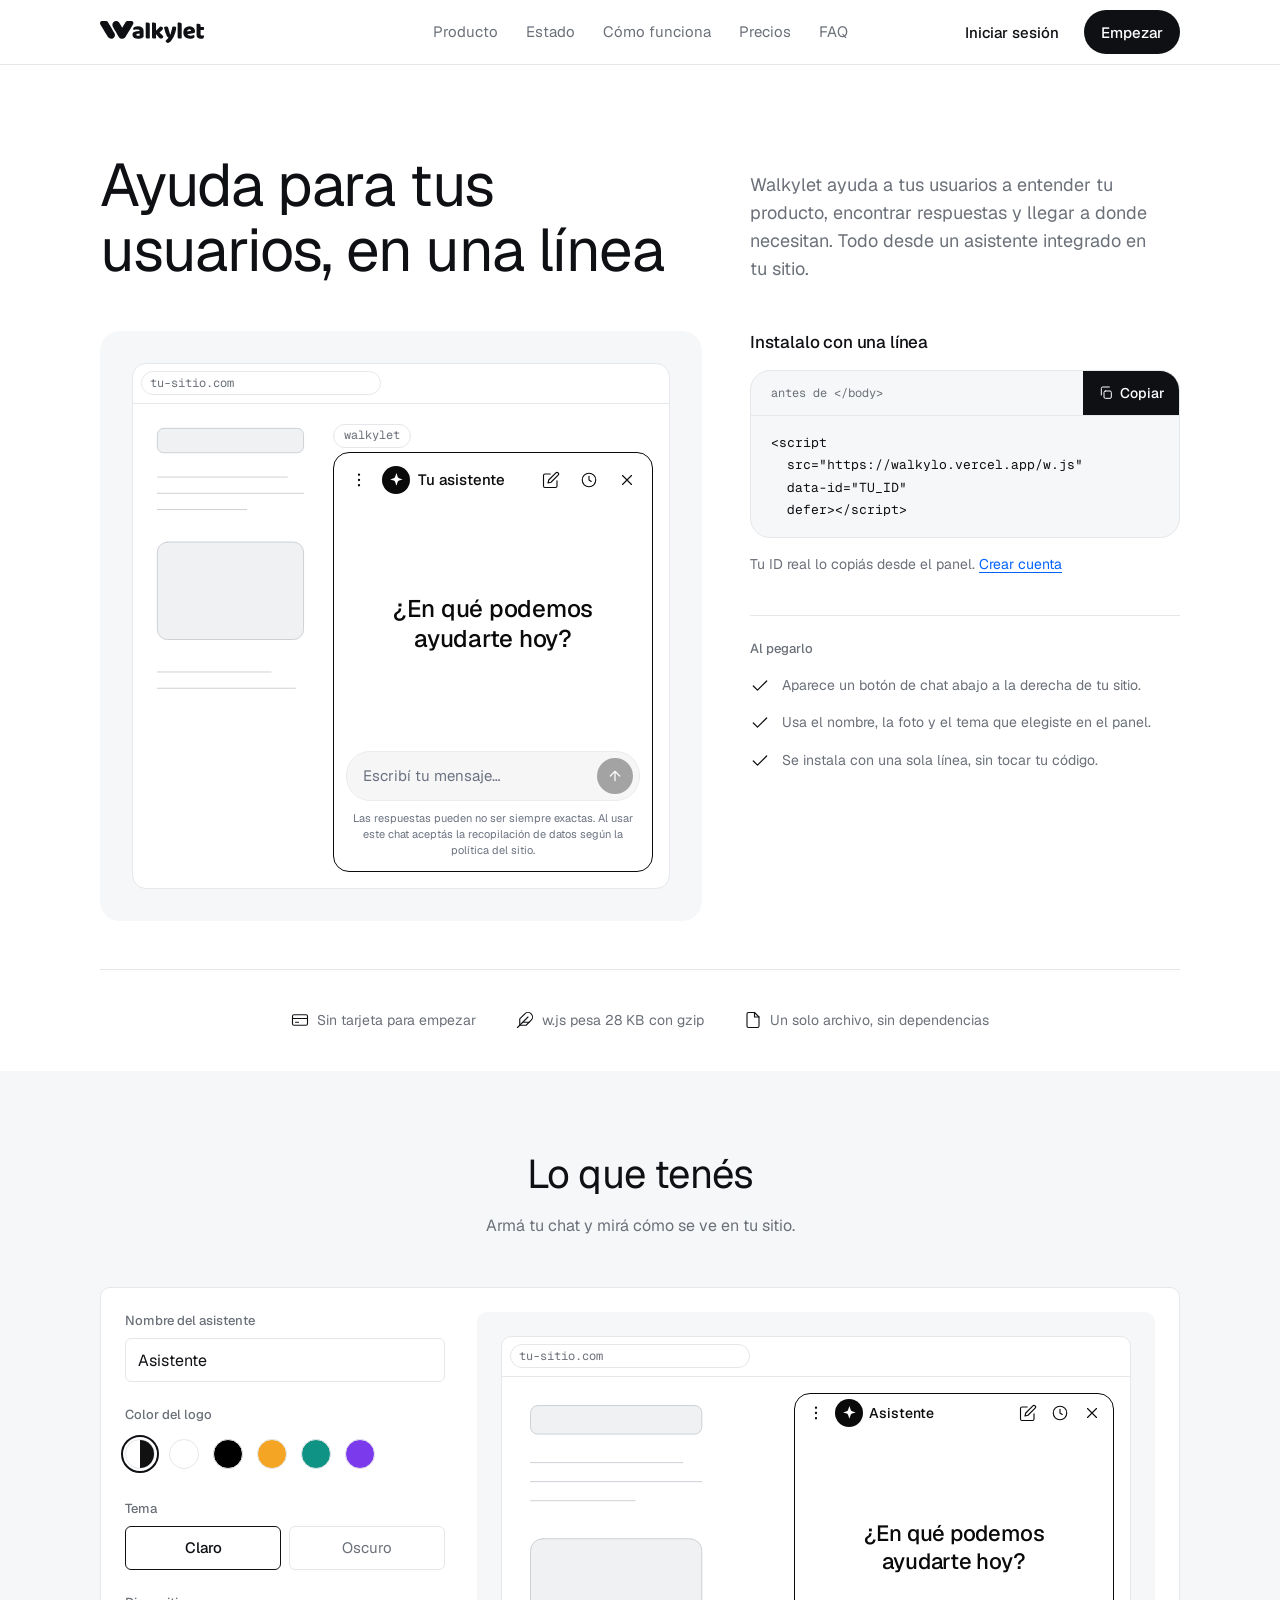
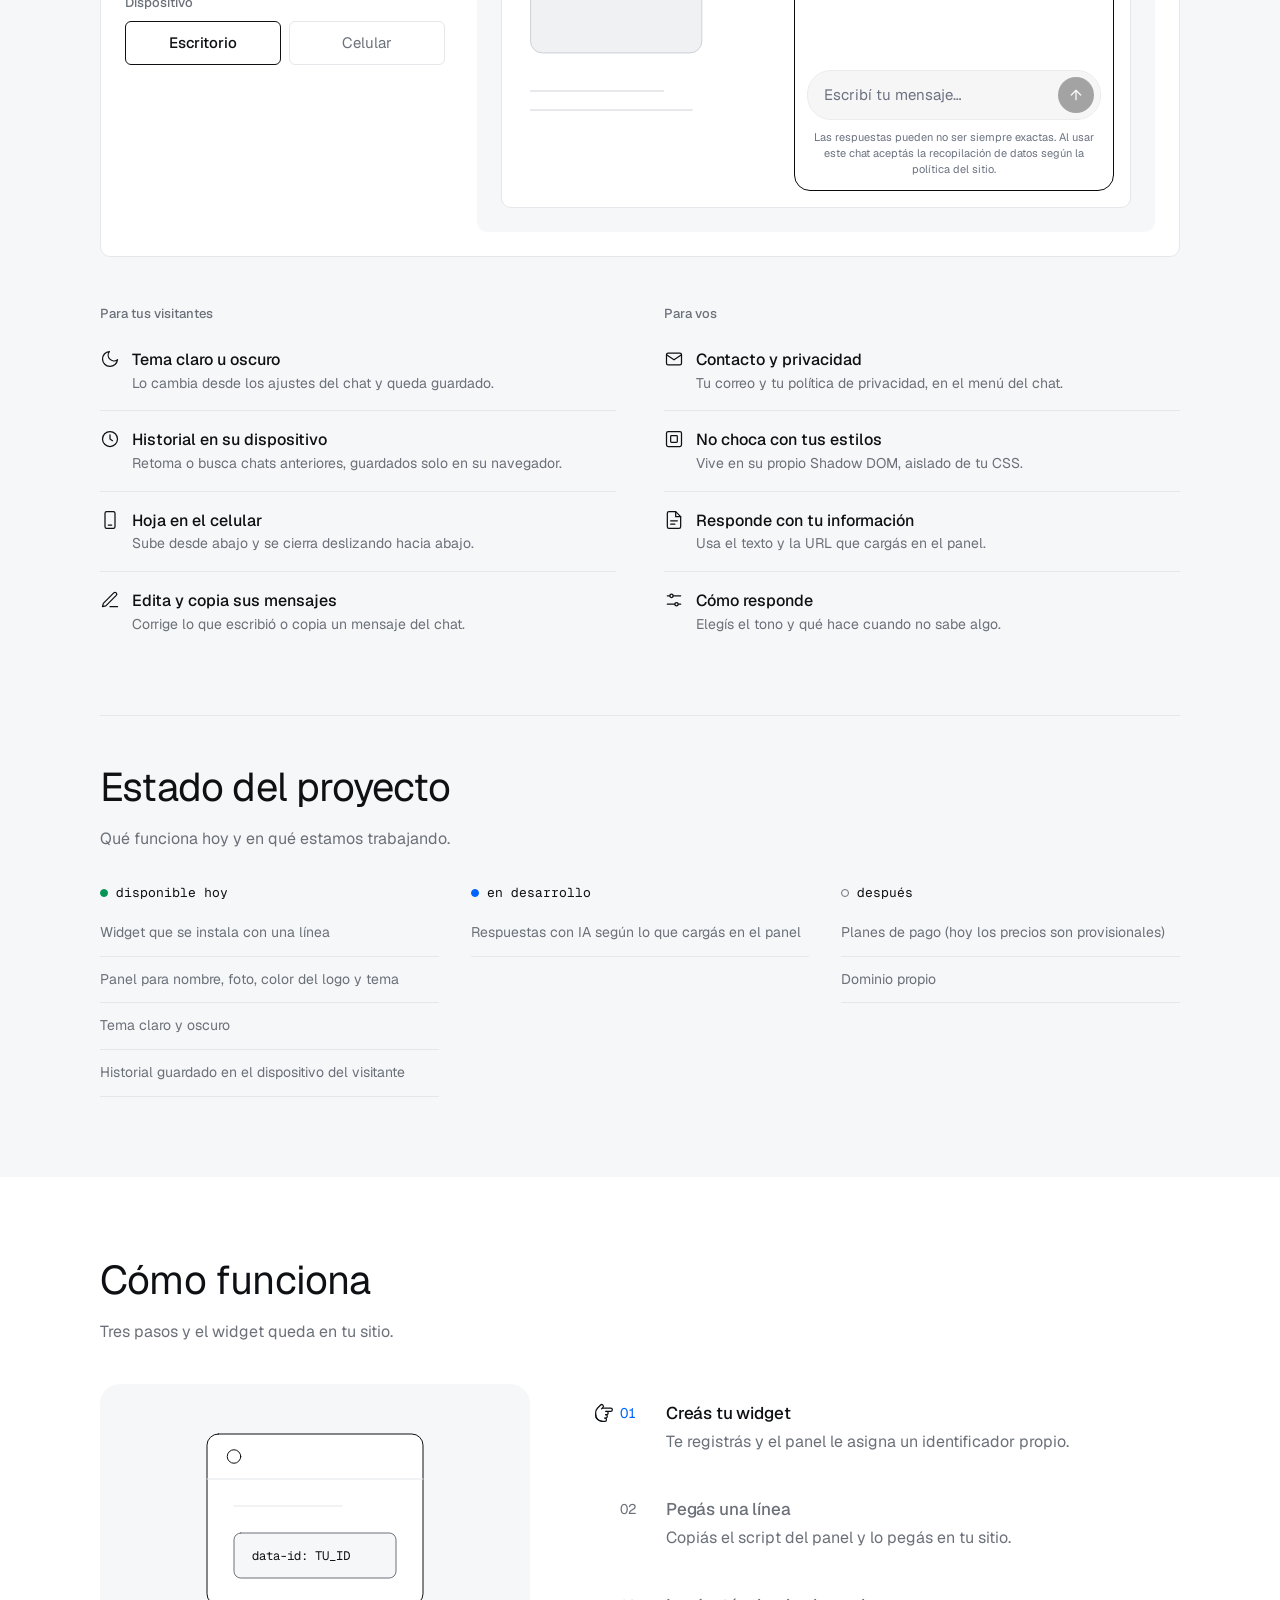
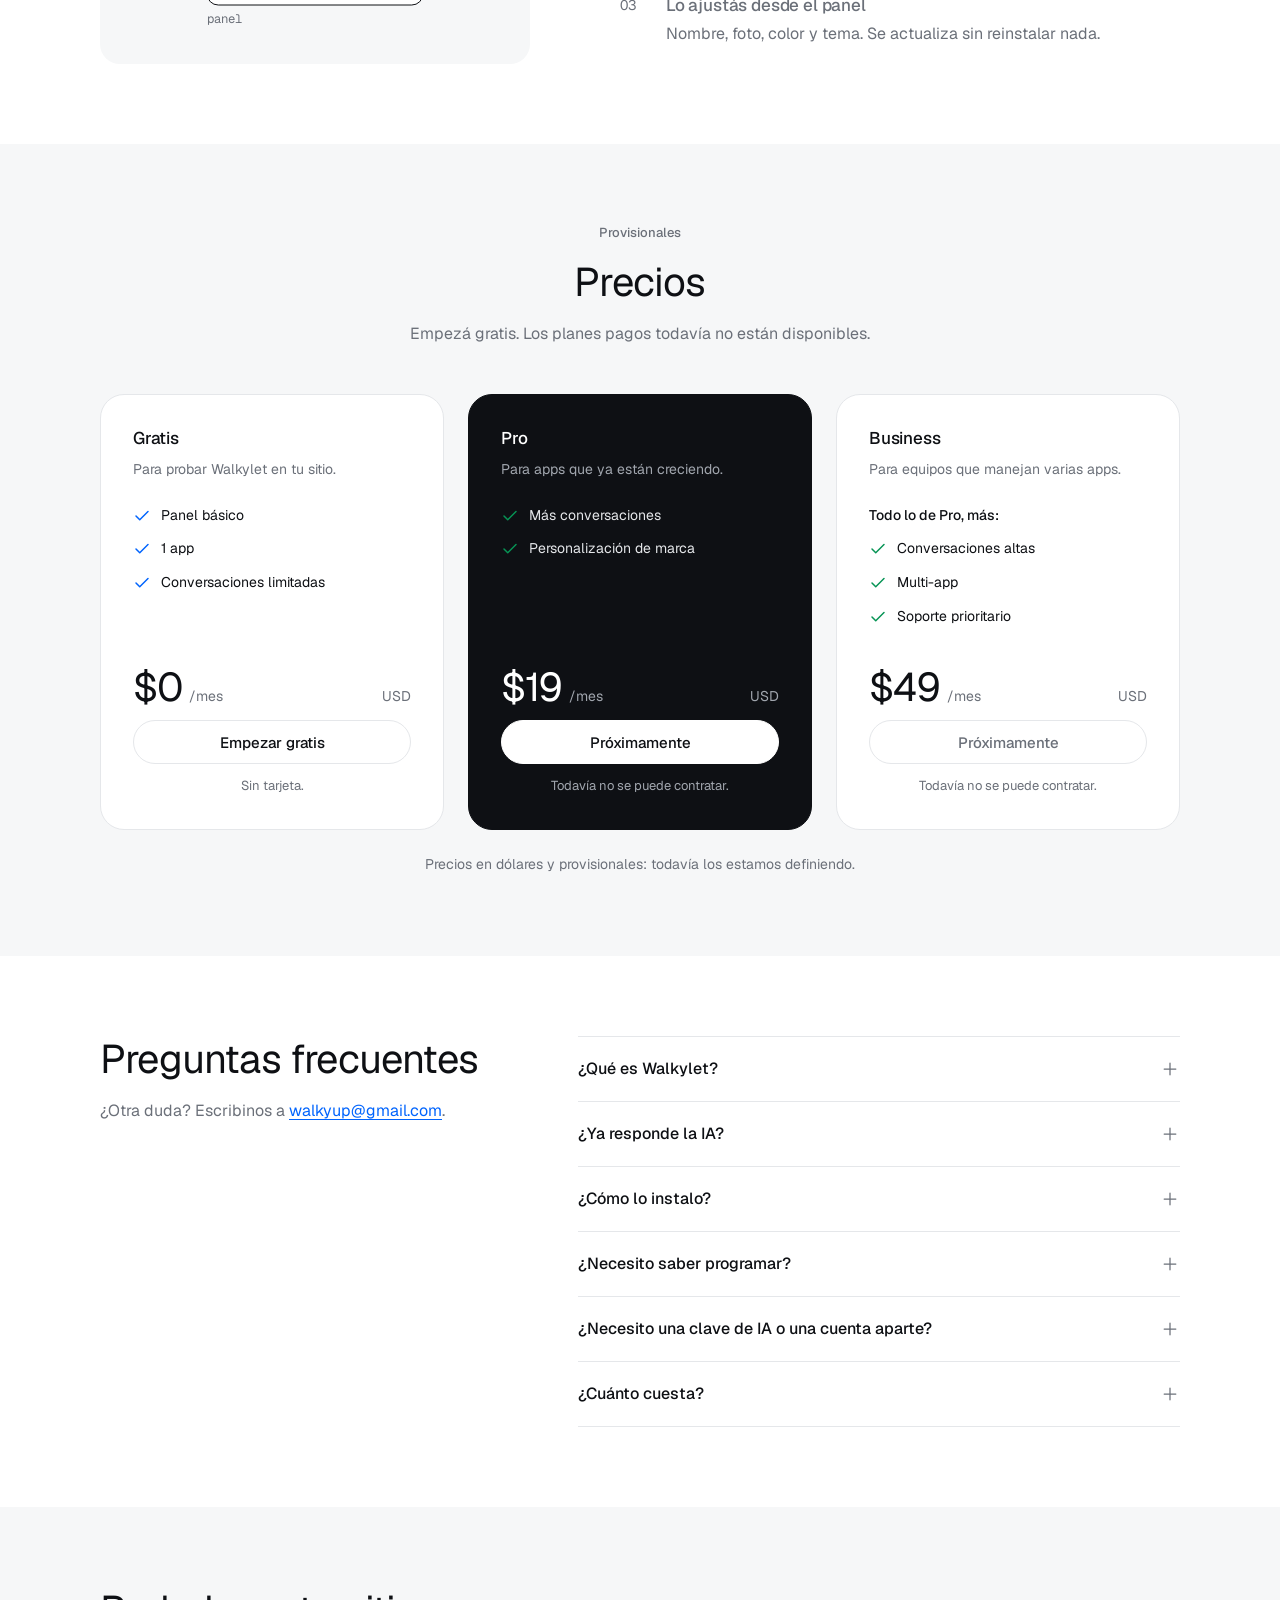
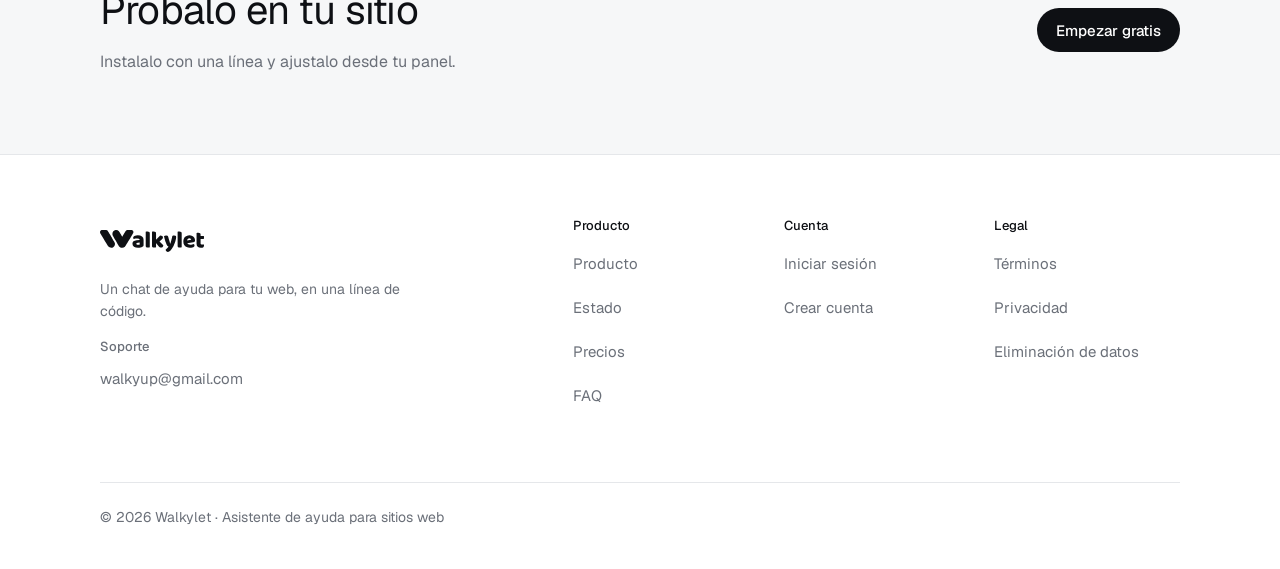
==== commit 525ceef5: "pulido(web): hero, texto de apoyo y sección Lo que tenés con configurador - Hero sin "En desarrollo"" ====
--- a/index.html
+++ b/index.html
@@ -4,12 +4,12 @@
   <meta charset="UTF-8" />
   <meta name="viewport" content="width=device-width, initial-scale=1" />
   <title>Walkylet — Asistente de ayuda para tu web, en una línea</title>
-  <meta name="description" content="Walkylet es un asistente de ayuda que instalás en tu web con una línea y configurás desde tu panel. Las respuestas con IA se están conectando." />
+  <meta name="description" content="Walkylet ayuda a tus usuarios a entender tu producto, encontrar respuestas y llegar a donde necesitan. Todo desde un asistente integrado en tu sitio." />
   <meta property="og:type" content="website" />
   <meta property="og:site_name" content="Walkylet" />
   <meta property="og:locale" content="es_LA" />
   <meta property="og:title" content="Walkylet — Asistente de ayuda para tu web, en una línea" />
-  <meta property="og:description" content="Se instala con una línea y se configura desde tu panel. Las respuestas con IA se están conectando." />
+  <meta property="og:description" content="Walkylet ayuda a tus usuarios a entender tu producto, encontrar respuestas y llegar a donde necesitan. Todo desde un asistente integrado en tu sitio." />
   <meta name="theme-color" content="#FFFFFF" />
 
   <link rel="preload" href="/fonts/Geist-Variable.woff2" as="font" type="font/woff2" crossorigin />
@@ -21,10 +21,8 @@
     /* ---------- Hero (banda blanca) ---------- */
     .hero { padding-block: var(--s6) var(--s4); }
     .hero__top { display: grid; gap: var(--s3); }
-    .hero__title { display: grid; gap: var(--s2); }
-    .hero__top .lead { max-width: 40ch; align-self: end; }
-    .hero__product { display: grid; grid-template-columns: minmax(0, 1fr); gap: var(--s5); margin-top: var(--s6); align-items: start; }
-    .hero figcaption { margin-top: var(--s1); }
+    .hero__top .lead { max-width: 40ch; align-self: end; text-wrap: pretty; }
+    .hero__product { display: grid; grid-template-columns: minmax(0, 1fr); gap: var(--s5); margin-top: var(--s5); align-items: start; }
     /* Datos verificables bajo el hero */
     /* Móvil: 2 arriba y 1 abajo, ícono sobre el texto; mismo aire arriba y abajo de la fila */
     .trust { display: grid; grid-template-columns: 1fr 1fr; gap: var(--s3) var(--s2); margin-top: var(--s6); padding-top: var(--s4); border-top: 1px solid var(--border); color: var(--text-2); text-align: center; }
@@ -39,7 +37,7 @@
     .browser__url {
       display: flex; align-items: center; flex: 1; max-width: 240px; height: 24px; padding: 0 var(--s1);
       border: 1px solid var(--border); border-radius: var(--r-ctl);
-      font: 400 0.75rem/1 var(--mono); color: var(--text-2);
+      font: 400 0.75rem/1 var(--mono); font-feature-settings: var(--mono-zero); color: var(--text-2);
     }
     /* Móvil: el sitio asoma arriba y el widget sube como hoja desde abajo (igual que w.js en celular) */
     .browser__body { position: relative; display: flex; justify-content: flex-end; padding: 96px 8px 0; background: #F1F2F4; }
@@ -57,54 +55,99 @@
     .checks .icon { color: var(--text); margin-top: 1px; }
 
     /* ---------- Réplica estática del widget (estado vacío) ---------- */
+    /* Colores del tema claro de w.js; el configurador cambia a los del oscuro */
     .wdemo {
+      --wd-bg: #fff; --wd-surface: #f6f6f7; --wd-line: #ececec; --wd-ink: #0a0a0a; --wd-ink2: #6b7280;
+      --wd-ava-bg: #0a0a0a; --wd-ava-ink: #fff; --wd-send-bg: #0a0a0a; --wd-send-ink: #fff; --wd-edge: #0a0a0a; --wd-grip: #d4d4d8;
       width: 100%; height: 330px;
       display: flex; flex-direction: column;
-      background: #fff; color: #0a0a0a;
-      border: 1px solid #0a0a0a; border-bottom: 0; border-radius: 20px 20px 0 0; overflow: hidden;
+      background: var(--wd-bg); color: var(--wd-ink);
+      border: 1px solid var(--wd-edge); border-bottom: 0; border-radius: 20px 20px 0 0; overflow: hidden;
       user-select: none; -webkit-user-select: none;
     }
-    .wdemo__grip { flex-shrink: 0; width: 36px; height: 4px; margin: 8px auto 0; border-radius: 2px; background: #d4d4d8; }
+    .wdemo__grip { flex-shrink: 0; width: 36px; height: 4px; margin: 8px auto 0; border-radius: 2px; background: var(--wd-grip); }
     .wdemo__head { display: flex; align-items: center; gap: 2px; padding: 4px 6px 4px; }
-    .wdemo__ico { width: 30px; height: 30px; display: grid; place-items: center; color: #0a0a0a; }
+    .wdemo__ico { width: 30px; height: 30px; display: grid; place-items: center; color: var(--wd-ink); }
     .wdemo__ico .icon { width: 18px; height: 18px; }
     .wdemo__ava {
-      width: 28px; height: 28px; border-radius: 50%; margin: 0 4px 0 2px;
-      display: grid; place-items: center; background: #0a0a0a; color: #fff;
-    }
+      flex-shrink: 0; width: 28px; height: 28px; border-radius: 50%; margin: 0 4px 0 2px;
+      display: grid; place-items: center; background: var(--wd-ava-bg); color: var(--wd-ava-ink);
+    }
+    .wdemo__ava.is-lt { border: 1px solid rgba(0,0,0,.16); }   /* logo blanco: borde fino, como w.js */
     .wdemo__ava svg { width: 60%; height: 60%; fill: currentColor; }
     .wdemo__nm { flex: 1; min-width: 0; font-size: 0.875rem; font-weight: 500; white-space: nowrap; overflow: hidden; text-overflow: ellipsis; }
     .wdemo__body { flex: 1; display: grid; place-items: center; padding: 16px 24px; text-align: center; }
-    .wdemo__title { font-size: 1.375rem; line-height: 1.25; font-weight: 500; letter-spacing: -0.01em; }
+    .wdemo__title { font-size: 1.375rem; line-height: 1.25; font-weight: 500; letter-spacing: -0.01em; color: var(--wd-ink); }
     .wdemo__composer {
       margin: 6px 12px 0; display: flex; align-items: center; gap: 8px;
-      background: #f6f6f7; border: 1px solid #ececec; border-radius: 24px;
+      background: var(--wd-surface); border: 1px solid var(--wd-line); border-radius: 24px;
       padding: 6px 6px 6px 6px;
     }
-    .wdemo__plus { width: 32px; height: 32px; display: grid; place-items: center; color: #6b7280; }
+    .wdemo__plus { width: 32px; height: 32px; display: grid; place-items: center; color: var(--wd-ink2); }
     .wdemo__plus .icon { width: 20px; height: 20px; }
-    .wdemo__ph { flex: 1; font-size: 0.9375rem; color: #6b7280; }
+    .wdemo__ph { flex: 1; font-size: 0.9375rem; color: var(--wd-ink2); }
     .wdemo__send {
       width: 36px; height: 36px; border-radius: 50%; display: grid; place-items: center;
-      background: #0a0a0a; color: #fff; opacity: .35;
+      background: var(--wd-send-bg); color: var(--wd-send-ink); opacity: .35;
     }
     .wdemo__send .icon { width: 16px; height: 16px; stroke-width: 2; }
-    .wdemo__disc { padding: 10px 16px 12px; font-size: 0.6875rem; line-height: 1.45; color: #6b7280; text-align: center; }
-
-    /* ---------- Producto (banda gris): paneles blancos con escenario arriba ---------- */
+    .wdemo__disc { padding: 10px 16px 12px; font-size: 0.6875rem; line-height: 1.45; color: var(--wd-ink2); text-align: center; }
+
+    /* ---------- Lo que tenés (banda gris): configurador y lista ---------- */
     .section__head--center { margin-inline: auto; text-align: center; justify-items: center; }
-    .panels { display: grid; gap: var(--s2); margin-bottom: var(--s6); }
-    .card--feature { overflow: hidden; }
-    .card--feature .stage { border-radius: 0; padding: var(--s3) var(--s2); }
-    .card--feature .art { max-width: 400px; margin-inline: auto; }
-    .card__text { display: grid; gap: var(--s1); padding: var(--s3); }
-    .card__text p, .feature p { color: var(--text-2); }
+    .cfg { display: grid; gap: var(--s2); padding: 12px; background: var(--bg); border: 1px solid var(--border); border-radius: 10px; }
+    .cfg__controls { display: grid; gap: var(--s3); align-content: start; padding: 4px; }
+    .cfg__group { display: grid; gap: var(--s1); min-width: 0; margin: 0; padding: 0; border: 0; }
+    .cfg__group legend { padding: 0; margin-bottom: var(--s1); }
+    .cfg__input { width: 100%; height: 44px; padding: 0 12px; font: 400 1rem/1 var(--font); color: var(--text); background: var(--bg); border: 1px solid var(--border); border-radius: 6px; }
+    .cfg__input:focus-visible { border-color: var(--accent); }
+    /* Radios nativos (flechas y foco incluidos), invisibles encima de su muestra */
+    .cfg__sw, .cfg__opt { position: relative; cursor: pointer; }
+    .cfg__sw input, .cfg__opt input { position: absolute; inset: 0; width: 100%; height: 100%; margin: 0; opacity: 0; cursor: pointer; }
+    .cfg__sws { display: flex; margin-left: -7px; }
+    .cfg__sw { display: grid; place-items: center; width: 44px; height: 44px; }
+    .cfg__dot { width: 30px; height: 30px; border-radius: 50%; border: 1px solid var(--border); overflow: hidden; }
+    .cfg__dot--auto { background: #fff; }
+    .cfg__dot--auto::after { content: ""; display: block; width: 50%; height: 100%; margin-left: 50%; background: #111; }   /* se adapta: claro u oscuro */
+    .cfg__sw input:checked + .cfg__dot { outline: 2px solid var(--text); outline-offset: 2px; }
+    .cfg__seg { display: grid; grid-template-columns: 1fr 1fr; gap: var(--s1); }
+    .cfg__opt { display: grid; place-items: center; min-height: 44px; border: 1px solid var(--border); border-radius: 6px; font-size: 0.9375rem; color: var(--text-2); }
+    .cfg__opt:has(input:checked) { border-color: var(--text); color: var(--text); font-weight: 500; }
+    .cfg__sw input:focus-visible + .cfg__dot, .cfg__opt:has(input:focus-visible) { outline: 2px solid var(--accent); outline-offset: 2px; }
+    /* Escenario: alto fijo, así el panel no salta al cambiar de ajuste */
+    .cfg__stage { order: -1; display: grid; place-items: center; height: 480px; padding: 12px; background: var(--surface); border-radius: 10px; }
+    .cfg__device { position: relative; width: 100%; height: 100%; background: var(--bg); border: 1px solid var(--border); border-radius: 10px; overflow: hidden; }
+    .cfg__screen { position: absolute; inset: 0; display: flex; flex-direction: column; }
+    .cfg__body { position: relative; flex: 1; overflow: hidden; }
+    /* Escritorio: panel flotante abajo a la derecha */
+    .cfg .wdemo { position: absolute; top: 8px; right: 8px; bottom: 8px; width: min(320px, calc(100% - 16px)); height: auto; border-bottom: 1px solid var(--wd-edge); border-radius: 16px; }
+    .cfg[data-device="desk"] :is(.wdemo__grip, .wdemo__plus) { display: none; }
+    .cfg[data-device="desk"] .wdemo__composer { padding-left: 16px; }
+    /* Celular: pantalla de 360x720 a escala en un marco de 220px; hoja desde abajo como w.js (≤640px) */
+    .cfg[data-device="phone"] .cfg__device { width: 222px; height: 442px; }
+    .cfg[data-device="phone"] .cfg__screen { inset: 0 auto auto 0; width: 360px; height: 720px; transform: scale(.6111); transform-origin: 0 0; }
+    .cfg[data-device="phone"] .browser__bar { display: none; }
+    .cfg[data-device="phone"] .cfg__body { background: #F1F2F4; }
+    .cfg[data-device="phone"] .wdemo { top: auto; left: 0; right: 0; width: auto; bottom: 0; height: 92%; border-width: 1px 0 0; border-radius: 20px 20px 0 0; }
+    .cfg[data-device="phone"] .wdemo__grip { margin: 9px auto; }
+    /* Tema oscuro de w.js: solo la réplica, no la página */
+    .cfg[data-theme="dark"] .wdemo {
+      --wd-bg: #0e0f12; --wd-surface: #1b1c20; --wd-line: rgba(255,255,255,.1); --wd-ink: #f4f5f7; --wd-ink2: #9aa0a8;
+      --wd-ava-bg: #f4f5f7; --wd-ava-ink: #0e0f12; --wd-send-bg: #f4f5f7; --wd-send-ink: #0e0f12; --wd-edge: #0e0f12; --wd-grip: rgba(154,160,168,.4);
+    }
+    /* Lista de dos columnas: sin tarjetas, líneas entre ítems */
+    .have { display: grid; gap: var(--s5); margin-top: var(--s6); }
+    .have__h { letter-spacing: 0; padding-bottom: var(--s1); }
+    .have__list li { display: grid; grid-template-columns: 20px 1fr; gap: 12px; padding-block: var(--s2); }
+    .have__list li + li { border-top: 1px solid var(--border); }
+    .have__list .icon { margin-top: 2px; }
+    .have__t { font-weight: 500; }
     /* Estado del proyecto: 3 columnas sobre la banda gris, sin tarjetas */
     .status { display: grid; gap: var(--s4); margin-top: var(--s8); padding-top: var(--s6); border-top: 1px solid var(--border); }
     .status__head { display: grid; gap: var(--s2); max-width: 640px; }
     .status__cols { display: grid; gap: var(--s4); }
     .status__col { display: grid; gap: var(--s1); align-content: start; }
-    .status__tag { display: inline-flex; align-items: center; gap: var(--s1); font: 400 0.8125rem/1.4 var(--mono); color: var(--text); }
+    .status__tag { display: inline-flex; align-items: center; gap: var(--s1); font: 400 0.8125rem/1.4 var(--mono); font-feature-settings: var(--mono-zero); color: var(--text); }
     .dot { width: 8px; height: 8px; border-radius: 50%; border: 1px solid var(--text-2); }
     .dot--ok { background: var(--ok); border-color: var(--ok); }            /* verde: confirmado, funciona hoy */
     .dot--dev { background: var(--accent); border-color: var(--accent); }   /* azul: estado activo */
@@ -168,17 +211,16 @@
     .footer__bottom { margin-top: var(--s8); padding-top: var(--s3); border-top: 1px solid var(--border); }
 
     @media (min-width: 480px) {
-      .wdemo { height: 420px; }
-      .wdemo__head { gap: 4px; padding: 10px 8px 6px; }
-      .wdemo__ico { width: 34px; height: 34px; }
-      .wdemo__nm { font-size: 0.9375rem; }
-      .wdemo__title { font-size: 1.5rem; }
+      /* Réplica del hero: panel flotante (el configurador elige su forma con data-device) */
+      .hero .wdemo { height: 420px; border-bottom: 1px solid var(--wd-edge); border-radius: 16px; }
+      .hero .wdemo__head { gap: 4px; padding: 10px 8px 6px; }
+      .hero .wdemo__ico { width: 34px; height: 34px; }
+      .hero .wdemo__nm { font-size: 0.9375rem; }
+      .hero .wdemo__title { font-size: 1.5rem; }
       .browser__body { padding: 48px 16px 16px; background: none; }
       .browser__widget .tag { right: auto; left: 0; bottom: calc(100% + 4px); }
-      .wdemo { border-bottom: 1px solid #0a0a0a; border-radius: 16px; }
-      .wdemo__composer { padding-left: 16px; }
-      .wdemo__plus { display: none; }
-      .wdemo__grip { display: none; }
+      .hero .wdemo__composer { padding-left: 16px; }
+      .hero :is(.wdemo__plus, .wdemo__grip) { display: none; }
     }
     @media (min-width: 620px) {
       .footer__cols { grid-template-columns: repeat(3, 1fr); }
@@ -187,16 +229,22 @@
       .trust li { flex-direction: row; }
     }
     @media (min-width: 768px) {
-      .panels { grid-template-columns: repeat(2, 1fr); }
-      .card--feature .stage { padding: var(--s4) var(--s3); }
       .plans { grid-template-columns: repeat(3, 1fr); }
       .status__cols { grid-template-columns: repeat(3, 1fr); }
     }
+    @media (min-width: 769px) {
+      /* Configurador: controles a la izquierda, escenario a la derecha alineado arriba */
+      .cfg { grid-template-columns: 320px minmax(0, 1fr); gap: var(--s4); padding: var(--s3); align-items: start; }
+      .cfg__controls { padding: 0; }
+      .cfg__stage { order: 0; height: 520px; padding: var(--s3); }
+      .cfg[data-device="desk"] .wdemo { top: 16px; right: 16px; bottom: 16px; }
+      .have { grid-template-columns: 1fr 1fr; gap: var(--s6); }
+    }
     @media (min-width: 880px) {
-      .hero { padding-block: var(--s8) var(--s5); }
+      .hero { padding-block: calc(var(--s10) + var(--s1)) var(--s5); }   /* 88px arriba */
       .trust { padding-top: var(--s5); }
       .hero__top { grid-template-columns: 7fr 5fr; gap: var(--s6); }
-      .hero__product { grid-template-columns: minmax(0, 7fr) minmax(0, 5fr); gap: var(--s6); margin-top: var(--s8); }
+      .hero__product { grid-template-columns: minmax(0, 7fr) minmax(0, 5fr); gap: var(--s6); margin-top: var(--s6); }
       .how, .faq-wrap { grid-template-columns: 5fr 7fr; gap: var(--s6); }
       .how .section__head { grid-column: 1 / -1; }
       .how { row-gap: var(--s5); }
@@ -257,11 +305,8 @@
     <section class="hero" id="inicio" aria-labelledby="hero-t">
       <div class="wrap">
         <div class="hero__top">
-          <div class="hero__title">
-            <p class="label">En desarrollo</p>
-            <h1 id="hero-t">Ayuda para tus usuarios, en una línea</h1>
-          </div>
-          <p class="lead">Se instala con una línea y se ajusta en tu panel. La IA se está conectando: va a responder dudas, guiar y pasar el enlace correcto.</p>
+          <h1 id="hero-t">Ayuda para tus usuarios, en una línea</h1>
+          <p class="lead">Walkylet ayuda a tus usuarios a entender tu producto, encontrar respuestas y llegar a donde necesitan. Todo desde un asistente integrado en tu sitio.</p>
         </div>
 
         <div class="hero__product">
@@ -305,7 +350,6 @@
                 </div>
               </div>
             </div>
-            <figcaption class="small muted">Vista estática del widget, sin conversación.</figcaption>
           </figure>
 
           <div class="install">
@@ -332,7 +376,7 @@
               <ul class="checks small">
                 <li><svg class="icon" viewBox="0 0 24 24" aria-hidden="true"><path d="M20 6L9 17l-5-5"/></svg><span>Aparece un botón de chat abajo a la derecha de tu sitio.</span></li>
                 <li><svg class="icon" viewBox="0 0 24 24" aria-hidden="true"><path d="M20 6L9 17l-5-5"/></svg><span>Usa el nombre, la foto y el tema que elegiste en el panel.</span></li>
-                <li><svg class="icon" viewBox="0 0 24 24" aria-hidden="true"><path d="M20 6L9 17l-5-5"/></svg><span>Mientras conectamos la IA, responde con un mensaje de espera.</span></li>
+                <li><svg class="icon" viewBox="0 0 24 24" aria-hidden="true"><path d="M20 6L9 17l-5-5"/></svg><span>Se instala con una sola línea, sin tocar tu código.</span></li>
               </ul>
             </div>
           </div>
@@ -350,59 +394,102 @@
     <section class="section band-alt" id="caracteristicas" aria-labelledby="prod-t">
       <div class="wrap">
         <div class="section__head section__head--center">
-          <h2 id="prod-t">Lo que ya funciona</h2>
-          <p class="muted">Esto lo podés usar hoy.</p>
-        </div>
-
-        <div class="panels">
-          <div class="card card--feature">
-            <div class="stage">
-              <!-- Dibujo 3a: el widget dentro de una página, aislado por su Shadow DOM -->
-              <svg class="art" viewBox="0 0 320 192" aria-hidden="true">
-                <rect class="wb" x="40" y="16" width="240" height="152" rx="10"/>
-                <line class="b" x1="40" y1="40" x2="280" y2="40"/>
-                <line class="b" x1="56" y1="64" x2="144" y2="64"/>
-                <line class="b" x1="56" y1="80" x2="128" y2="80"/>
-                <line class="b" x1="56" y1="96" x2="152" y2="96"/>
-                <rect class="sb" x="56" y="120" width="96" height="32" rx="6"/>
-                <text x="264" y="58" text-anchor="end">shadow dom</text>
-                <rect class="dash" x="176" y="64" width="88" height="96" rx="10"/>
-                <rect class="wp" x="184" y="72" width="72" height="80" rx="6"/>
-                <circle class="p" cx="196" cy="84" r="4"/>
-                <line class="m" x1="196" y1="108" x2="244" y2="108"/>
-                <rect class="m" x="192" y="132" width="56" height="12" rx="6"/>
-                <text x="40" y="184">tu css</text>
-              </svg>
-            </div>
-            <div class="card__text">
-              <h3>No choca con tus estilos</h3>
-              <p>Vive en su propio Shadow DOM, aislado de tu CSS.</p>
-            </div>
-          </div>
-          <div class="card card--feature">
-            <div class="stage">
-              <!-- Dibujo 3b: dos widgets idénticos, claro y oscuro -->
-              <svg class="art" viewBox="0 0 320 192" aria-hidden="true">
-                <rect class="wp" x="64" y="16" width="88" height="136" rx="10"/>
-                <circle class="p" cx="80" cy="32" r="5"/>
-                <line class="m" x1="92" y1="32" x2="128" y2="32"/>
-                <line class="m" x1="80" y1="80" x2="136" y2="80"/>
-                <line class="m" x1="88" y1="96" x2="128" y2="96"/>
-                <rect class="m" x="72" y="128" width="72" height="16" rx="6"/>
-                <text x="108" y="176" text-anchor="middle">claro</text>
-                <rect x="168" y="16" width="88" height="136" rx="10" fill="var(--text)" stroke="var(--text)"/>
-                <circle class="b" cx="184" cy="32" r="5"/>
-                <line class="m" x1="196" y1="32" x2="232" y2="32"/>
-                <line class="m" x1="184" y1="80" x2="240" y2="80"/>
-                <line class="m" x1="192" y1="96" x2="232" y2="96"/>
-                <rect class="m" x="176" y="128" width="72" height="16" rx="6"/>
-                <text x="212" y="176" text-anchor="middle">oscuro</text>
-              </svg>
-            </div>
-            <div class="card__text">
-              <h3>Tema claro y oscuro</h3>
-              <p>Elegís uno por defecto; el visitante lo cambia desde el chat.</p>
-            </div>
+          <h2 id="prod-t">Lo que tenés</h2>
+          <p class="muted">Armá tu chat y mirá cómo se ve en tu sitio.</p>
+        </div>
+
+        <!-- Configurador: cambia solo la réplica de abajo, con la lógica de w.js. Sin red ni storage. -->
+        <div class="cfg" id="cfg" data-theme="light" data-device="desk">
+          <div class="cfg__controls">
+            <div class="cfg__group">
+              <label class="label" for="cfgName">Nombre del asistente</label>
+              <input class="cfg__input" id="cfgName" type="text" maxlength="40" value="Asistente" autocomplete="off" spellcheck="false" />
+            </div>
+            <fieldset class="cfg__group">
+              <legend class="label">Color del logo</legend>
+              <div class="cfg__sws">
+                <label class="cfg__sw"><input type="radio" name="cfgColor" value="auto" aria-label="Automático" checked /><span class="cfg__dot cfg__dot--auto"></span></label>
+                <label class="cfg__sw"><input type="radio" name="cfgColor" value="#FFFFFF" aria-label="Blanco" /><span class="cfg__dot" style="background:#FFFFFF"></span></label>
+                <label class="cfg__sw"><input type="radio" name="cfgColor" value="#000000" aria-label="Negro" /><span class="cfg__dot" style="background:#000000"></span></label>
+                <label class="cfg__sw"><input type="radio" name="cfgColor" value="#F5A524" aria-label="Paleta: ámbar" /><span class="cfg__dot" style="background:#F5A524"></span></label>
+                <label class="cfg__sw"><input type="radio" name="cfgColor" value="#0E9384" aria-label="Paleta: verde azulado" /><span class="cfg__dot" style="background:#0E9384"></span></label>
+                <label class="cfg__sw"><input type="radio" name="cfgColor" value="#7C3AED" aria-label="Paleta: violeta" /><span class="cfg__dot" style="background:#7C3AED"></span></label>
+              </div>
+            </fieldset>
+            <fieldset class="cfg__group">
+              <legend class="label">Tema</legend>
+              <div class="cfg__seg">
+                <label class="cfg__opt"><input type="radio" name="cfgTheme" value="light" checked />Claro</label>
+                <label class="cfg__opt"><input type="radio" name="cfgTheme" value="dark" />Oscuro</label>
+              </div>
+            </fieldset>
+            <fieldset class="cfg__group">
+              <legend class="label">Dispositivo</legend>
+              <div class="cfg__seg">
+                <label class="cfg__opt"><input type="radio" name="cfgDevice" value="desk" checked />Escritorio</label>
+                <label class="cfg__opt"><input type="radio" name="cfgDevice" value="phone" />Celular</label>
+              </div>
+            </fieldset>
+            <p class="sr-only" aria-live="polite" id="cfgLive"></p>
+          </div>
+
+          <!-- Escenario: marco de navegador o de teléfono con la réplica estática del estado vacío de w.js -->
+          <div class="cfg__stage" aria-hidden="true">
+            <div class="cfg__device">
+              <div class="cfg__screen">
+                <div class="browser__bar"><span class="browser__url">tu-sitio.com</span></div>
+                <div class="cfg__body">
+                  <svg class="art browser__site" viewBox="0 0 528 448">
+                    <rect class="sb" x="24" y="24" width="144" height="24" rx="6"/>
+                    <line class="b" x1="24" y1="72" x2="152" y2="72"/>
+                    <line class="b" x1="24" y1="88" x2="168" y2="88"/>
+                    <line class="b" x1="24" y1="104" x2="112" y2="104"/>
+                    <rect class="sb" x="24" y="136" width="144" height="96" rx="10"/>
+                    <line class="b" x1="24" y1="264" x2="136" y2="264"/>
+                    <line class="b" x1="24" y1="280" x2="160" y2="280"/>
+                  </svg>
+                  <div class="wdemo">
+                    <div class="wdemo__grip"></div>
+                    <div class="wdemo__head">
+                      <span class="wdemo__ico"><svg class="icon" viewBox="0 0 24 24"><circle cx="12" cy="5" r=".8"/><circle cx="12" cy="12" r=".8"/><circle cx="12" cy="19" r=".8"/></svg></span>
+                      <span class="wdemo__ava"><svg viewBox="0 0 24 24"><path d="M12 3l1.9 5.6a3 3 0 0 0 1.9 1.9L21 12l-5.2 1.5a3 3 0 0 0-1.9 1.9L12 21l-1.9-5.6a3 3 0 0 0-1.9-1.9L3 12l5.2-1.5a3 3 0 0 0 1.9-1.9z"/></svg></span>
+                      <span class="wdemo__nm">Asistente</span>
+                      <span class="wdemo__ico"><svg class="icon" viewBox="0 0 24 24"><path d="M11 4H4a2 2 0 0 0-2 2v14a2 2 0 0 0 2 2h14a2 2 0 0 0 2-2v-7"/><path d="M18.5 2.5a2.12 2.12 0 0 1 3 3L12 15l-4 1 1-4z"/></svg></span>
+                      <span class="wdemo__ico"><svg class="icon" viewBox="0 0 24 24"><circle cx="12" cy="12" r="9"/><path d="M12 7v5l3 2"/></svg></span>
+                      <span class="wdemo__ico"><svg class="icon" viewBox="0 0 24 24"><path d="M18 6L6 18M6 6l12 12"/></svg></span>
+                    </div>
+                    <div class="wdemo__body"><p class="wdemo__title">¿En qué podemos ayudarte hoy?</p></div>
+                    <div class="wdemo__composer">
+                      <span class="wdemo__plus"><svg class="icon" viewBox="0 0 24 24"><path d="M12 5v14M5 12h14"/></svg></span>
+                      <span class="wdemo__ph">Escribí tu mensaje…</span>
+                      <span class="wdemo__send"><svg class="icon" viewBox="0 0 24 24"><path d="M12 19V5M5 12l7-7 7 7"/></svg></span>
+                    </div>
+                    <p class="wdemo__disc">Las respuestas pueden no ser siempre exactas. Al usar este chat aceptás la recopilación de datos según la política del sitio.</p>
+                  </div>
+                </div>
+              </div>
+            </div>
+          </div>
+        </div>
+
+        <div class="have">
+          <div>
+            <h3 class="label have__h">Para tus visitantes</h3>
+            <ul class="have__list">
+              <li><svg class="icon" viewBox="0 0 24 24" aria-hidden="true"><path d="M21 12.8A9 9 0 1 1 11.2 3a7 7 0 0 0 9.8 9.8z"/></svg><div><p class="have__t">Tema claro u oscuro</p><p class="small muted">Lo cambia desde los ajustes del chat y queda guardado.</p></div></li>
+              <li><svg class="icon" viewBox="0 0 24 24" aria-hidden="true"><circle cx="12" cy="12" r="9"/><path d="M12 7v5l3 2"/></svg><div><p class="have__t">Historial en su dispositivo</p><p class="small muted">Retoma o busca chats anteriores, guardados solo en su navegador.</p></div></li>
+              <li><svg class="icon" viewBox="0 0 24 24" aria-hidden="true"><rect x="6" y="2" width="12" height="20" rx="2"/><path d="M10 18h4"/></svg><div><p class="have__t">Hoja en el celular</p><p class="small muted">Sube desde abajo y se cierra deslizando hacia abajo.</p></div></li>
+              <li><svg class="icon" viewBox="0 0 24 24" aria-hidden="true"><path d="M12 20h9"/><path d="M16.5 3.5a2.1 2.1 0 0 1 3 3L7 19l-4 1 1-4z"/></svg><div><p class="have__t">Edita y copia sus mensajes</p><p class="small muted">Corrige lo que escribió o copia un mensaje del chat.</p></div></li>
+            </ul>
+          </div>
+          <div>
+            <h3 class="label have__h">Para vos</h3>
+            <ul class="have__list">
+              <li><svg class="icon" viewBox="0 0 24 24" aria-hidden="true"><rect x="3" y="5" width="18" height="14" rx="2"/><path d="M3 7l9 6 9-6"/></svg><div><p class="have__t">Contacto y privacidad</p><p class="small muted">Tu correo y tu política de privacidad, en el menú del chat.</p></div></li>
+              <li><svg class="icon" viewBox="0 0 24 24" aria-hidden="true"><rect x="3" y="3" width="18" height="18" rx="2"/><rect x="8" y="8" width="8" height="8" rx="1"/></svg><div><p class="have__t">No choca con tus estilos</p><p class="small muted">Vive en su propio Shadow DOM, aislado de tu CSS.</p></div></li>
+              <li><svg class="icon" viewBox="0 0 24 24" aria-hidden="true"><path d="M14 2H6a2 2 0 0 0-2 2v16a2 2 0 0 0 2 2h12a2 2 0 0 0 2-2V8z"/><path d="M14 2v6h6M8 13h8M8 17h5"/></svg><div><p class="have__t">Responde con tu información</p><p class="small muted">Usa el texto y la URL que cargás en el panel.</p></div></li>
+              <li><svg class="icon" viewBox="0 0 24 24" aria-hidden="true"><path d="M4 7h3M11 7h9M4 17h9M17 17h3"/><circle cx="9" cy="7" r="2"/><circle cx="15" cy="17" r="2"/></svg><div><p class="have__t">Cómo responde</p><p class="small muted">Elegís el tono y qué hace cuando no sabe algo.</p></div></li>
+            </ul>
           </div>
         </div>
 
@@ -681,6 +768,35 @@
       ["mouseenter", "focus", "click"].forEach(function (ev) { li.addEventListener(ev, function () { how.dataset.active = li.dataset.step; }); });
     });
 
+    // Lo que tenés: el configurador cambia solo la réplica, con la misma lógica de w.js. Sin red ni storage.
+    var cfg = document.getElementById("cfg");
+    var nameIn = document.getElementById("cfgName"), nm = cfg.querySelector(".wdemo__nm"), ava = cfg.querySelector(".wdemo__ava");
+    var live = document.getElementById("cfgLive");
+    // Tinta del ícono sobre el color del logo: blanco o #111, el de mayor contraste (WCAG). Copia de accentInk() de w.js.
+    function accentInk(hex) {
+      function lin(c) { c /= 255; return c <= 0.03928 ? c / 12.92 : Math.pow((c + 0.055) / 1.055, 2.4); }
+      function lum(h) { return 0.2126 * lin(parseInt(h.substr(1, 2), 16)) + 0.7152 * lin(parseInt(h.substr(3, 2), 16)) + 0.0722 * lin(parseInt(h.substr(5, 2), 16)); }
+      var L = lum(hex), Lk = lum("#111111");
+      var cw = (1 + 0.05) / (L + 0.05);
+      var ck = (Math.max(L, Lk) + 0.05) / (Math.min(L, Lk) + 0.05);
+      return cw >= ck ? "#fff" : "#111";
+    }
+    function picked(name) { return cfg.querySelector('input[name="' + name + '"]:checked'); }
+    function paintCfg(announce) {
+      var name = nameIn.value || "Asistente";                  // como w.js: vacío = "Asistente"
+      var color = picked("cfgColor"), theme = picked("cfgTheme").value, device = picked("cfgDevice").value;
+      var accent = color.value === "auto" ? "" : color.value;   // "" = Automático: el logo sigue el tema del chat
+      nm.textContent = name;
+      cfg.dataset.theme = theme; cfg.dataset.device = device;
+      ava.style.background = accent; ava.style.color = accent ? accentInk(accent) : "";
+      ava.classList.toggle("is-lt", accent === "#FFFFFF");
+      if (announce) live.textContent = "Vista previa: nombre " + name + ", tema " + (theme === "dark" ? "oscuro" : "claro") +
+        ", logo " + color.getAttribute("aria-label").toLowerCase() + ", " + (device === "phone" ? "celular" : "escritorio");
+    }
+    cfg.addEventListener("input", function () { paintCfg(false); });
+    cfg.addEventListener("change", function () { paintCfg(true); });   // radios al elegir; el nombre al salir del campo
+    paintCfg(false);
+
     // Copiar el snippet en una sola línea (se muestra con saltos entre atributos)
     var copyBtn = document.querySelector(".copy-btn"), label = copyBtn.querySelector(".copy-btn__label");
     var status = document.getElementById("copy-status"), timer = null;
--- a/brand.css
+++ b/brand.css
@@ -32,6 +32,7 @@
 
   --font: "Geist", system-ui, sans-serif;
   --mono: "Geist Mono", ui-monospace, monospace;
+  --mono-zero: "ss09" 1;  /* Geist Mono: cero sin raya. Toda regla con var(--mono) lo lleva */
 
   --r-ctl: 999px;      /* controles: píldora (botones, etiquetas, Próximamente) */
   --r-box: 20px;       /* contenedores: paneles, escenarios, precios, código */
@@ -64,7 +65,7 @@
 ol, ul { padding: 0; list-style: none; }
 img, svg { display: block; max-width: 100%; }
 button { font: inherit; color: inherit; }
-code, kbd, pre { font-family: var(--mono); }
+code, kbd, pre { font-family: var(--mono); font-feature-settings: var(--mono-zero); }
 
 h1, h2, h3 { font-weight: 400; color: var(--text); letter-spacing: -0.02em; }
 h1 { font-size: clamp(2.25rem, 5vw, 3.75rem); line-height: 1.08; text-wrap: balance; }
@@ -211,7 +212,7 @@
 .code__bar {
   display: flex; align-items: center; justify-content: space-between; gap: var(--s2);
   padding-left: 20px; border-bottom: 1px solid var(--border);
-  font: 400 0.75rem/1.4 var(--mono); color: var(--text-2);
+  font: 400 0.75rem/1.4 var(--mono); font-feature-settings: var(--mono-zero); color: var(--text-2);
 }
 /* Saltos de línea entre atributos; nunca corta a mitad de palabra (scroll interno si hace falta) */
 .code pre {
@@ -248,11 +249,11 @@
 .art .sb { fill: var(--surface); stroke: var(--border); }
 .art .sm { fill: var(--surface); stroke: var(--text-2); }
 .art .dash { fill: none; stroke: var(--text-2); stroke-dasharray: 4 4; } /* el límite que importa */
-.art text { font: 400 11px var(--mono); fill: var(--text-2); }
+.art text { font: 400 11px var(--mono); font-feature-settings: var(--mono-zero); fill: var(--text-2); }
 .art text.k { fill: var(--text); }
 .tag {
   display: inline-block; padding: 3px 10px;
-  font: 400 0.75rem/1.3 var(--mono); color: var(--text-2);
+  font: 400 0.75rem/1.3 var(--mono); font-feature-settings: var(--mono-zero); color: var(--text-2);
   background: var(--bg); border: 1px solid var(--border); border-radius: var(--r-ctl);
 }
 
@@ -278,3 +279,19 @@
   html { scroll-behavior: auto; }
   *, *::before, *::after { transition: none !important; animation: none !important; }
 }
+
+/* ---------- Panel (app/): peligro y tema oscuro ----------
+   Solo los usa el panel; la landing nunca pone data-theme.
+   Valores del tema oscuro de w.js (fondo, superficie, texto, borde y peligro). */
+:root { --danger: #DC2626; }   /* rojo: solo acciones destructivas y errores */
+:root[data-theme="dark"] {
+  --bg: #0E0F12;
+  --surface: #1B1C20;
+  --border: #2A2B30;
+  --text-2: #9AA0A8;
+  --text: #F4F5F7;
+  --accent: #4C8DFF;   /* el #0164FD no llega a 4.5:1 sobre el fondo oscuro */
+  --ok: #4ADE80;
+  --danger: #FF6B6B;
+  color-scheme: dark;
+}
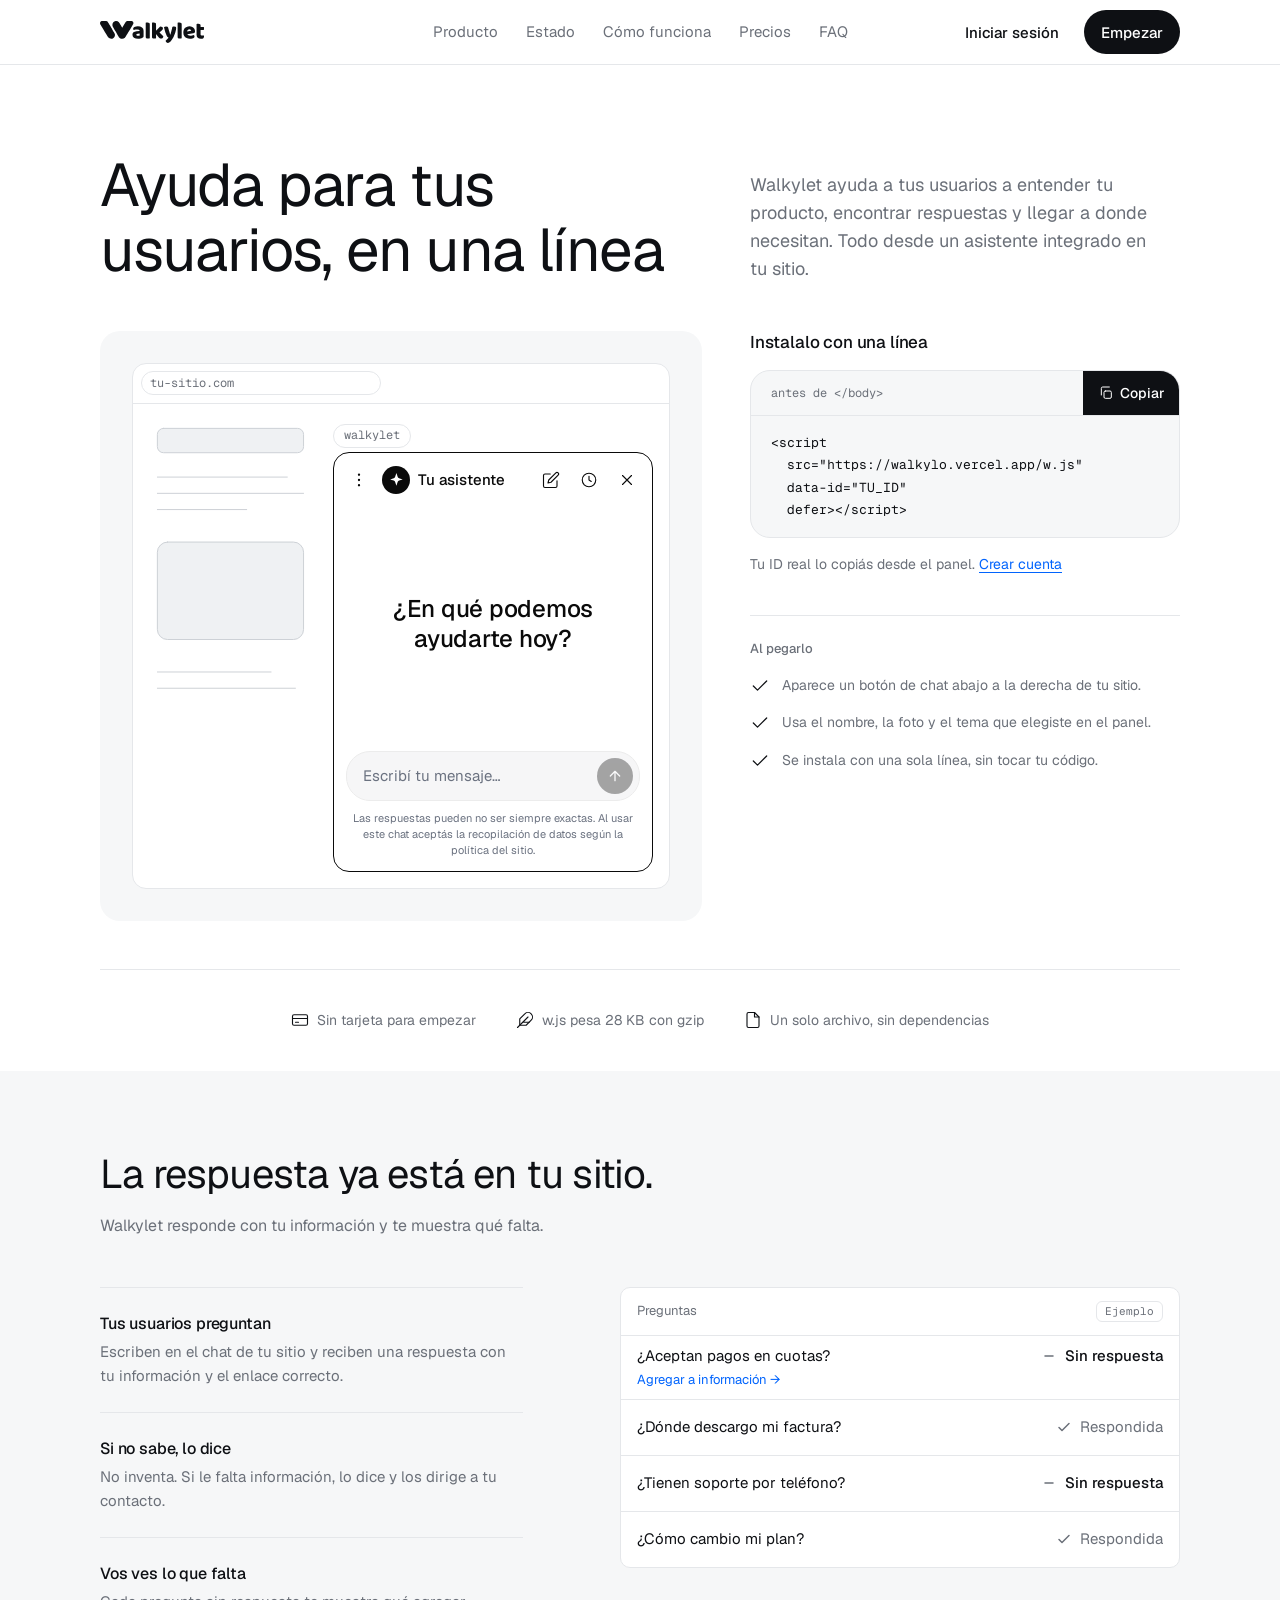
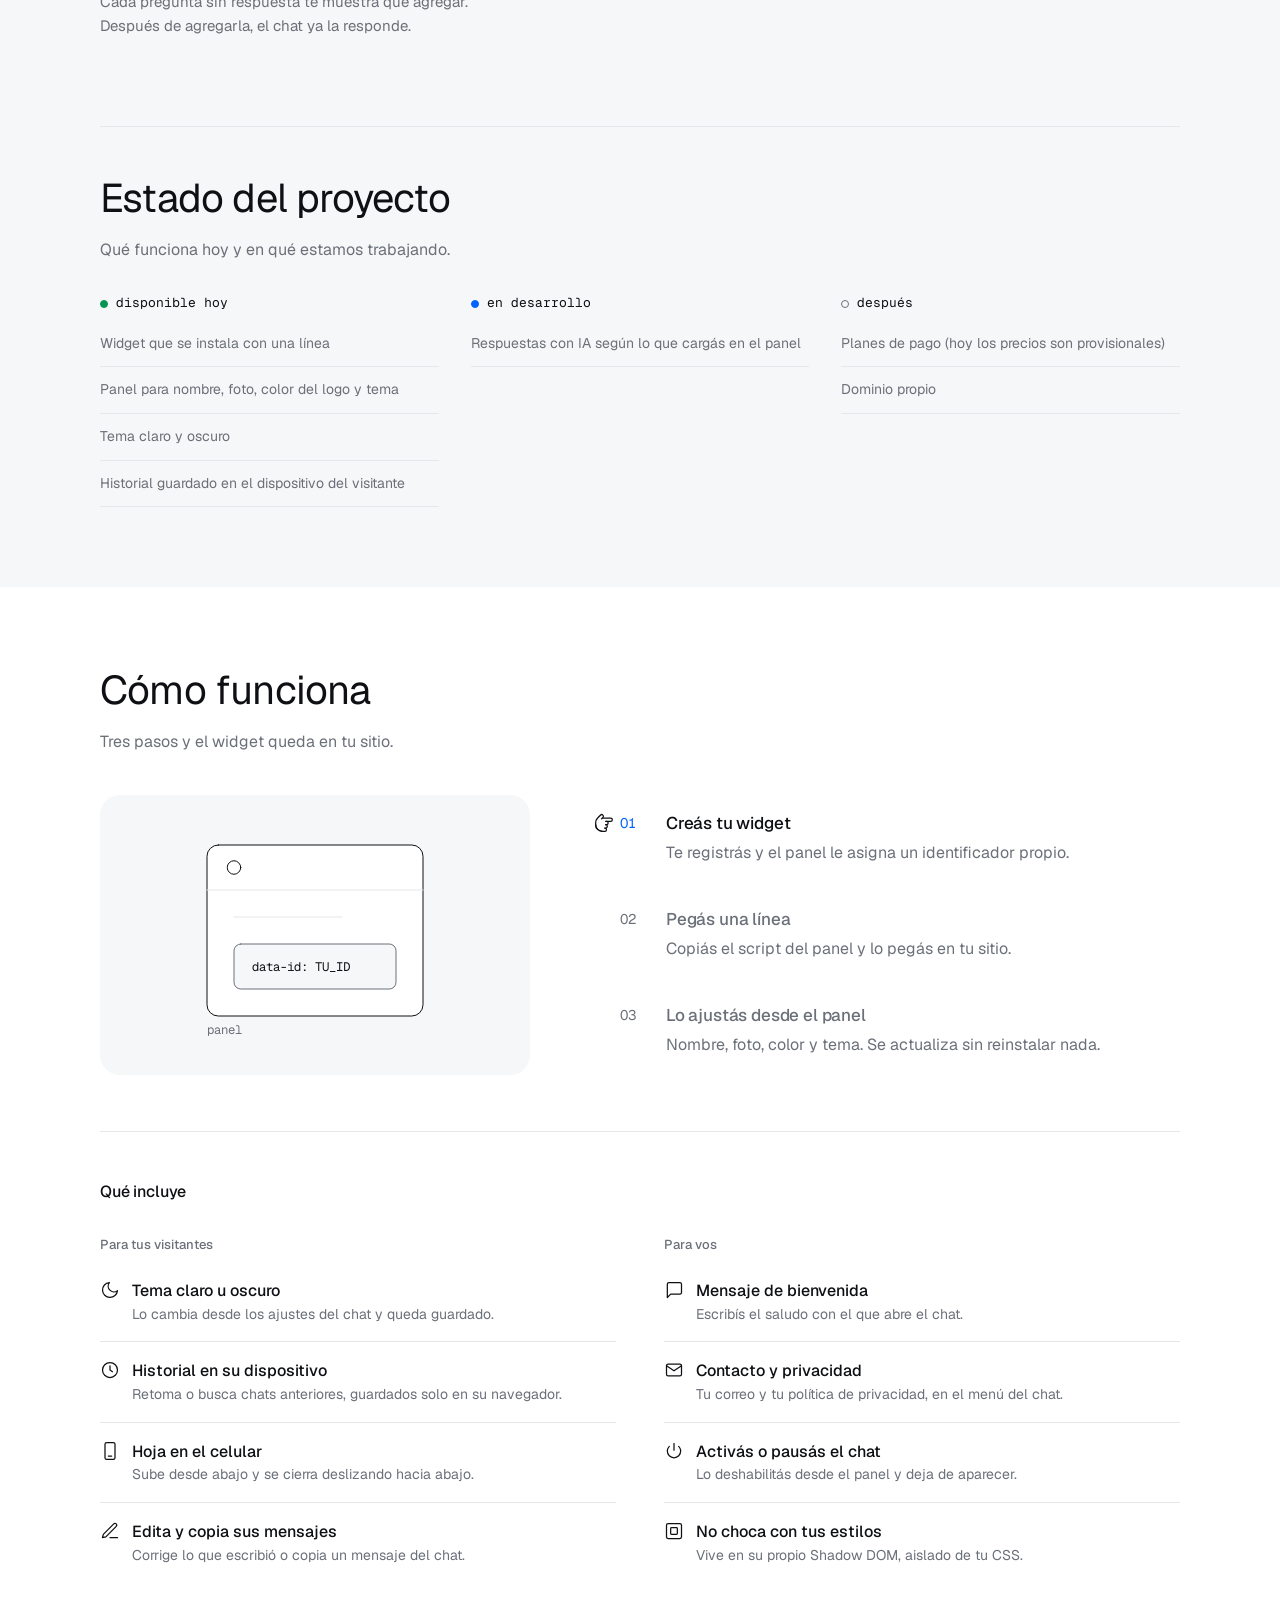
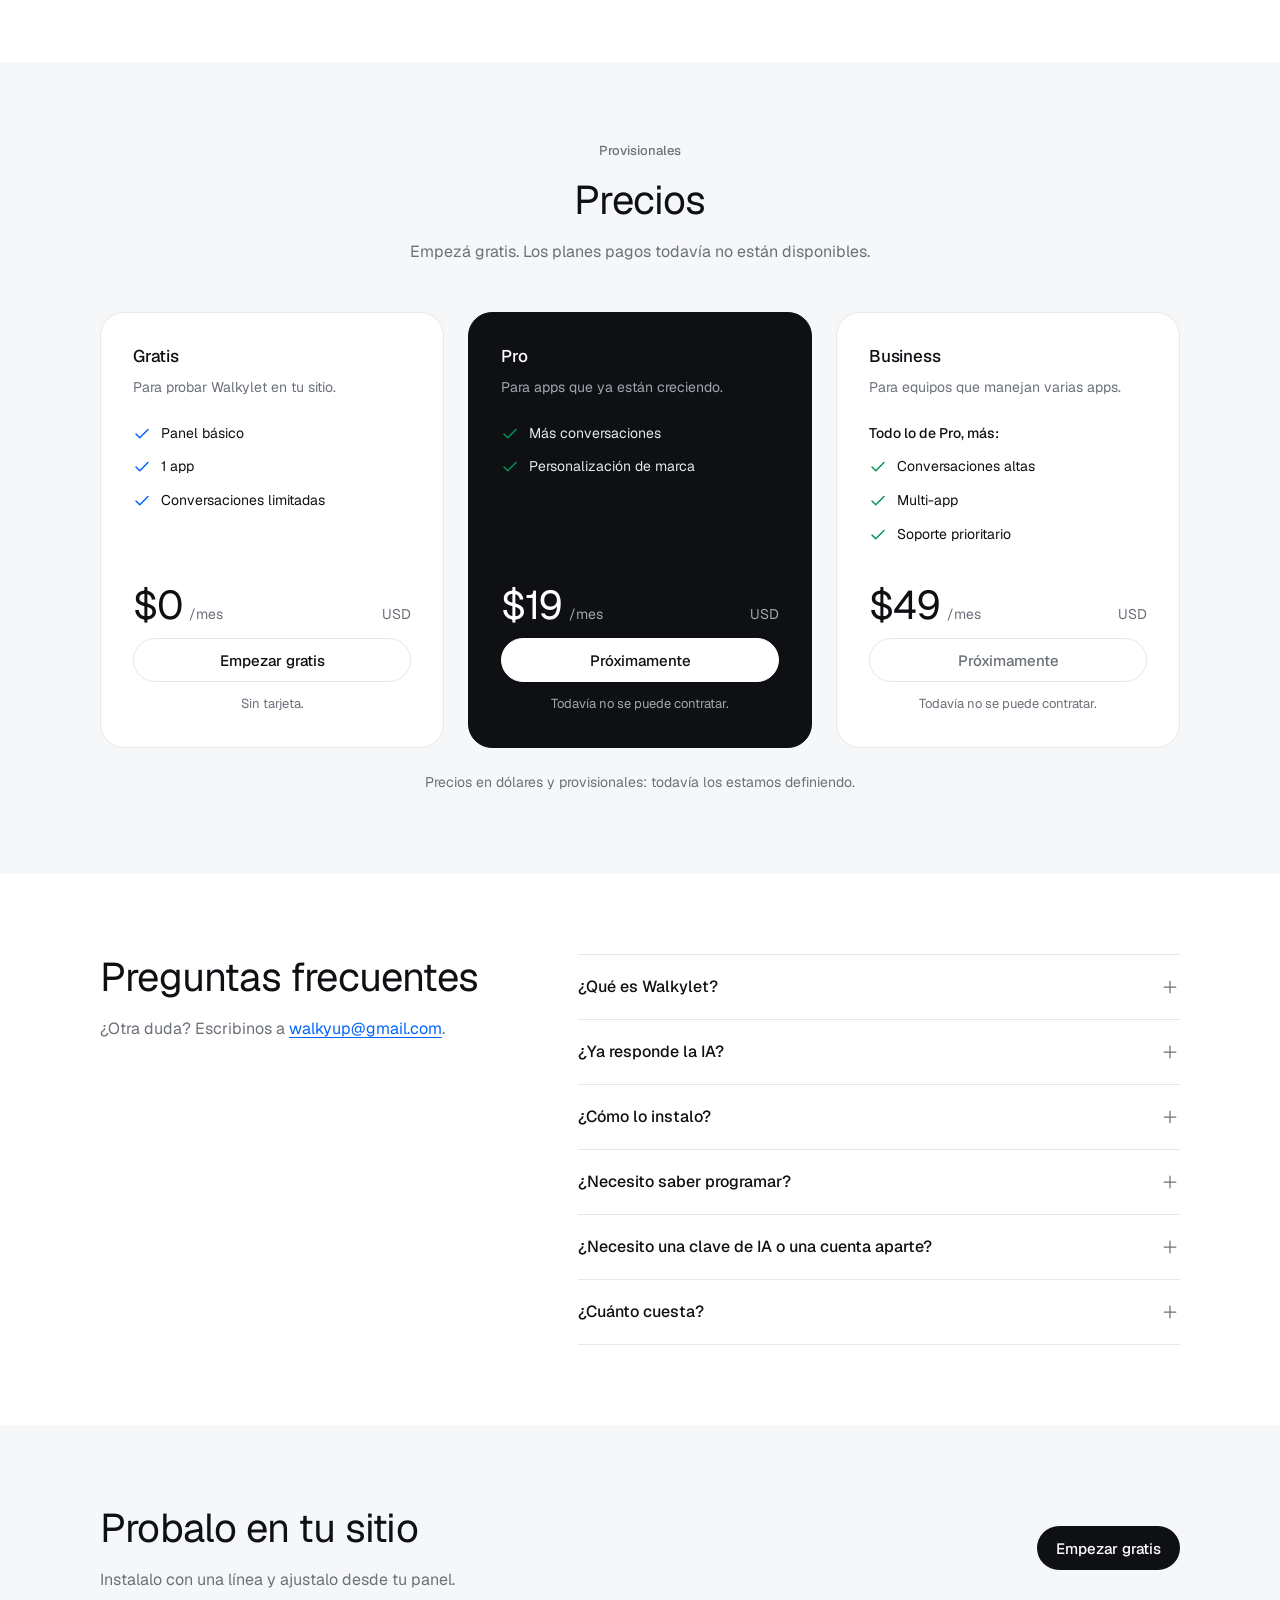
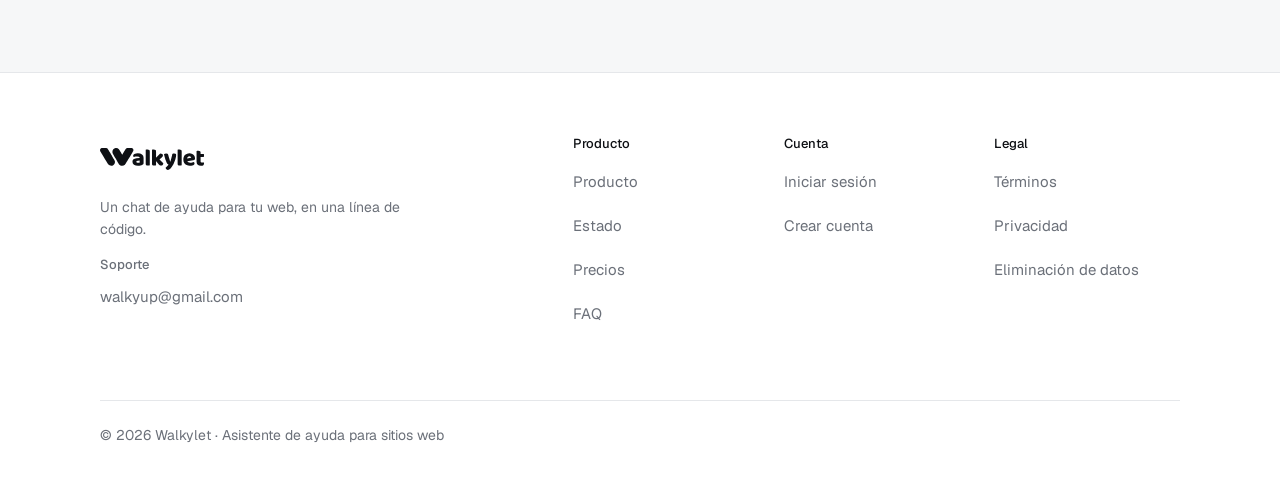
==== commit d0415802: "pulido(web): hero, sección 2 y Qué incluye - Sección Producto: "La respuesta ya está en tu sitio.", " ====
--- a/index.html
+++ b/index.html
@@ -55,93 +55,58 @@
     .checks .icon { color: var(--text); margin-top: 1px; }
 
     /* ---------- Réplica estática del widget (estado vacío) ---------- */
-    /* Colores del tema claro de w.js; el configurador cambia a los del oscuro */
     .wdemo {
-      --wd-bg: #fff; --wd-surface: #f6f6f7; --wd-line: #ececec; --wd-ink: #0a0a0a; --wd-ink2: #6b7280;
-      --wd-ava-bg: #0a0a0a; --wd-ava-ink: #fff; --wd-send-bg: #0a0a0a; --wd-send-ink: #fff; --wd-edge: #0a0a0a; --wd-grip: #d4d4d8;
       width: 100%; height: 330px;
       display: flex; flex-direction: column;
-      background: var(--wd-bg); color: var(--wd-ink);
-      border: 1px solid var(--wd-edge); border-bottom: 0; border-radius: 20px 20px 0 0; overflow: hidden;
+      background: #fff; color: #0a0a0a;
+      border: 1px solid #0a0a0a; border-bottom: 0; border-radius: 20px 20px 0 0; overflow: hidden;
       user-select: none; -webkit-user-select: none;
     }
-    .wdemo__grip { flex-shrink: 0; width: 36px; height: 4px; margin: 8px auto 0; border-radius: 2px; background: var(--wd-grip); }
+    .wdemo__grip { flex-shrink: 0; width: 36px; height: 4px; margin: 8px auto 0; border-radius: 2px; background: #d4d4d8; }
     .wdemo__head { display: flex; align-items: center; gap: 2px; padding: 4px 6px 4px; }
-    .wdemo__ico { width: 30px; height: 30px; display: grid; place-items: center; color: var(--wd-ink); }
+    .wdemo__ico { width: 30px; height: 30px; display: grid; place-items: center; color: #0a0a0a; }
     .wdemo__ico .icon { width: 18px; height: 18px; }
     .wdemo__ava {
-      flex-shrink: 0; width: 28px; height: 28px; border-radius: 50%; margin: 0 4px 0 2px;
-      display: grid; place-items: center; background: var(--wd-ava-bg); color: var(--wd-ava-ink);
-    }
-    .wdemo__ava.is-lt { border: 1px solid rgba(0,0,0,.16); }   /* logo blanco: borde fino, como w.js */
+      width: 28px; height: 28px; border-radius: 50%; margin: 0 4px 0 2px;
+      display: grid; place-items: center; background: #0a0a0a; color: #fff;
+    }
     .wdemo__ava svg { width: 60%; height: 60%; fill: currentColor; }
     .wdemo__nm { flex: 1; min-width: 0; font-size: 0.875rem; font-weight: 500; white-space: nowrap; overflow: hidden; text-overflow: ellipsis; }
     .wdemo__body { flex: 1; display: grid; place-items: center; padding: 16px 24px; text-align: center; }
-    .wdemo__title { font-size: 1.375rem; line-height: 1.25; font-weight: 500; letter-spacing: -0.01em; color: var(--wd-ink); }
+    .wdemo__title { font-size: 1.375rem; line-height: 1.25; font-weight: 500; letter-spacing: -0.01em; }
     .wdemo__composer {
       margin: 6px 12px 0; display: flex; align-items: center; gap: 8px;
-      background: var(--wd-surface); border: 1px solid var(--wd-line); border-radius: 24px;
+      background: #f6f6f7; border: 1px solid #ececec; border-radius: 24px;
       padding: 6px 6px 6px 6px;
     }
-    .wdemo__plus { width: 32px; height: 32px; display: grid; place-items: center; color: var(--wd-ink2); }
+    .wdemo__plus { width: 32px; height: 32px; display: grid; place-items: center; color: #6b7280; }
     .wdemo__plus .icon { width: 20px; height: 20px; }
-    .wdemo__ph { flex: 1; font-size: 0.9375rem; color: var(--wd-ink2); }
+    .wdemo__ph { flex: 1; font-size: 0.9375rem; color: #6b7280; }
     .wdemo__send {
       width: 36px; height: 36px; border-radius: 50%; display: grid; place-items: center;
-      background: var(--wd-send-bg); color: var(--wd-send-ink); opacity: .35;
+      background: #0a0a0a; color: #fff; opacity: .35;
     }
     .wdemo__send .icon { width: 16px; height: 16px; stroke-width: 2; }
-    .wdemo__disc { padding: 10px 16px 12px; font-size: 0.6875rem; line-height: 1.45; color: var(--wd-ink2); text-align: center; }
-
-    /* ---------- Lo que tenés (banda gris): configurador y lista ---------- */
+    .wdemo__disc { padding: 10px 16px 12px; font-size: 0.6875rem; line-height: 1.45; color: #6b7280; text-align: center; }
+
+    /* ---------- Producto (banda gris): filas de texto y réplica de Preguntas ---------- */
     .section__head--center { margin-inline: auto; text-align: center; justify-items: center; }
-    .cfg { display: grid; gap: var(--s2); padding: 12px; background: var(--bg); border: 1px solid var(--border); border-radius: 10px; }
-    .cfg__controls { display: grid; gap: var(--s3); align-content: start; padding: 4px; }
-    .cfg__group { display: grid; gap: var(--s1); min-width: 0; margin: 0; padding: 0; border: 0; }
-    .cfg__group legend { padding: 0; margin-bottom: var(--s1); }
-    .cfg__input { width: 100%; height: 44px; padding: 0 12px; font: 400 1rem/1 var(--font); color: var(--text); background: var(--bg); border: 1px solid var(--border); border-radius: 6px; }
-    .cfg__input:focus-visible { border-color: var(--accent); }
-    /* Radios nativos (flechas y foco incluidos), invisibles encima de su muestra */
-    .cfg__sw, .cfg__opt { position: relative; cursor: pointer; }
-    .cfg__sw input, .cfg__opt input { position: absolute; inset: 0; width: 100%; height: 100%; margin: 0; opacity: 0; cursor: pointer; }
-    .cfg__sws { display: flex; margin-left: -7px; }
-    .cfg__sw { display: grid; place-items: center; width: 44px; height: 44px; }
-    .cfg__dot { width: 30px; height: 30px; border-radius: 50%; border: 1px solid var(--border); overflow: hidden; }
-    .cfg__dot--auto { background: #fff; }
-    .cfg__dot--auto::after { content: ""; display: block; width: 50%; height: 100%; margin-left: 50%; background: #111; }   /* se adapta: claro u oscuro */
-    .cfg__sw input:checked + .cfg__dot { outline: 2px solid var(--text); outline-offset: 2px; }
-    .cfg__seg { display: grid; grid-template-columns: 1fr 1fr; gap: var(--s1); }
-    .cfg__opt { display: grid; place-items: center; min-height: 44px; border: 1px solid var(--border); border-radius: 6px; font-size: 0.9375rem; color: var(--text-2); }
-    .cfg__opt:has(input:checked) { border-color: var(--text); color: var(--text); font-weight: 500; }
-    .cfg__sw input:focus-visible + .cfg__dot, .cfg__opt:has(input:focus-visible) { outline: 2px solid var(--accent); outline-offset: 2px; }
-    /* Escenario: alto fijo, así el panel no salta al cambiar de ajuste */
-    .cfg__stage { order: -1; display: grid; place-items: center; height: 480px; padding: 12px; background: var(--surface); border-radius: 10px; }
-    .cfg__device { position: relative; width: 100%; height: 100%; background: var(--bg); border: 1px solid var(--border); border-radius: 10px; overflow: hidden; }
-    .cfg__screen { position: absolute; inset: 0; display: flex; flex-direction: column; }
-    .cfg__body { position: relative; flex: 1; overflow: hidden; }
-    /* Escritorio: panel flotante abajo a la derecha */
-    .cfg .wdemo { position: absolute; top: 8px; right: 8px; bottom: 8px; width: min(320px, calc(100% - 16px)); height: auto; border-bottom: 1px solid var(--wd-edge); border-radius: 16px; }
-    .cfg[data-device="desk"] :is(.wdemo__grip, .wdemo__plus) { display: none; }
-    .cfg[data-device="desk"] .wdemo__composer { padding-left: 16px; }
-    /* Celular: pantalla de 360x720 a escala en un marco de 220px; hoja desde abajo como w.js (≤640px) */
-    .cfg[data-device="phone"] .cfg__device { width: 222px; height: 442px; }
-    .cfg[data-device="phone"] .cfg__screen { inset: 0 auto auto 0; width: 360px; height: 720px; transform: scale(.6111); transform-origin: 0 0; }
-    .cfg[data-device="phone"] .browser__bar { display: none; }
-    .cfg[data-device="phone"] .cfg__body { background: #F1F2F4; }
-    .cfg[data-device="phone"] .wdemo { top: auto; left: 0; right: 0; width: auto; bottom: 0; height: 92%; border-width: 1px 0 0; border-radius: 20px 20px 0 0; }
-    .cfg[data-device="phone"] .wdemo__grip { margin: 9px auto; }
-    /* Tema oscuro de w.js: solo la réplica, no la página */
-    .cfg[data-theme="dark"] .wdemo {
-      --wd-bg: #0e0f12; --wd-surface: #1b1c20; --wd-line: rgba(255,255,255,.1); --wd-ink: #f4f5f7; --wd-ink2: #9aa0a8;
-      --wd-ava-bg: #f4f5f7; --wd-ava-ink: #0e0f12; --wd-send-bg: #f4f5f7; --wd-send-ink: #0e0f12; --wd-edge: #0e0f12; --wd-grip: rgba(154,160,168,.4);
-    }
-    /* Lista de dos columnas: sin tarjetas, líneas entre ítems */
-    .have { display: grid; gap: var(--s5); margin-top: var(--s6); }
-    .have__h { letter-spacing: 0; padding-bottom: var(--s1); }
-    .have__list li { display: grid; grid-template-columns: 20px 1fr; gap: 12px; padding-block: var(--s2); }
-    .have__list li + li { border-top: 1px solid var(--border); }
-    .have__list .icon { margin-top: 2px; }
-    .have__t { font-weight: 500; }
+    .value { display: grid; gap: var(--s5); }
+    .value__rows li { padding-block: var(--s3); border-top: 1px solid var(--border); }
+    .value__rows h3 { font-size: 1rem; line-height: 1.5; }
+    .value__rows p { max-width: 44ch; margin-top: 4px; font-size: 0.9375rem; color: var(--text-2); }
+    /* Réplica estática de la vista Preguntas del panel: valores de .qview (app/index.html), sin color de estado */
+    .pv { width: 100%; max-width: 560px; background: var(--bg); border: 1px solid var(--border); border-radius: 10px; overflow: hidden; pointer-events: none; user-select: none; -webkit-user-select: none; }
+    .pv__head { display: flex; align-items: center; justify-content: space-between; gap: var(--s2); min-height: 48px; padding: 0 var(--s2); border-bottom: 1px solid var(--border); font-size: 0.8125rem; color: var(--text-2); }
+    .pv__tag { padding: 2px 8px; border: 1px solid var(--border); border-radius: 6px; font: 400 11px/1.4 var(--mono); font-feature-settings: var(--mono-zero); }
+    .pv__r { display: grid; grid-template-columns: minmax(0, 1fr) auto; align-items: center; gap: 2px var(--s3); min-height: 56px; padding: 8px var(--s2); font-size: 0.9375rem; }
+    .pv__r + .pv__r { border-top: 1px solid var(--border); }
+    .pv__q { color: var(--text); white-space: nowrap; overflow: hidden; text-overflow: ellipsis; }
+    .pv__res { color: var(--text-2); white-space: nowrap; }
+    .pv__res.is-un { color: var(--text); font-weight: 500; }
+    .pv__ic { display: inline-block; width: 16px; height: 16px; margin-right: 8px; vertical-align: -3px; fill: none; stroke: currentColor; stroke-width: 1.5; stroke-linecap: round; stroke-linejoin: round; }
+    .pv__res.is-un .pv__ic { color: var(--text-2); }   /* "Sin respuesta" = raya gris; "Respondida" = check */
+    .pv__add { grid-column: 1 / -1; font-size: 0.8125rem; color: var(--accent); }
     /* Estado del proyecto: 3 columnas sobre la banda gris, sin tarjetas */
     .status { display: grid; gap: var(--s4); margin-top: var(--s8); padding-top: var(--s6); border-top: 1px solid var(--border); }
     .status__head { display: grid; gap: var(--s2); max-width: 640px; }
@@ -169,6 +134,15 @@
     .how[data-active="1"] [data-step="1"] h3, .how[data-active="2"] [data-step="2"] h3, .how[data-active="3"] [data-step="3"] h3 { color: var(--text); }
     .how[data-active="1"] [data-step="1"] .how__n, .how[data-active="2"] [data-step="2"] .how__n, .how[data-active="3"] [data-step="3"] .how__n { color: var(--accent); }
     .how[data-active="1"] [data-step="1"] .how__hand, .how[data-active="2"] [data-step="2"] .how__hand, .how[data-active="3"] [data-step="3"] .how__hand { visibility: visible; }
+    /* Qué incluye: al pie de Cómo funciona, dos columnas sin cajas, solo líneas entre ítems */
+    .incl { grid-column: 1 / -1; display: grid; gap: var(--s4); margin-top: var(--s2); padding-top: var(--s6); border-top: 1px solid var(--border); }
+    .incl h3 { font-size: 1rem; line-height: 1.5; }
+    .have { display: grid; gap: var(--s5); }
+    .have__h { margin: 0; padding-bottom: var(--s1); }
+    .have__list li { display: grid; grid-template-columns: 20px 1fr; gap: 12px; padding-block: var(--s2); }
+    .have__list li + li { border-top: 1px solid var(--border); }
+    .have__list .icon { margin-top: 2px; }
+    .have__t { font-weight: 500; }
 
     /* ---------- Precios (banda gris): tres tarjetas separadas, la del medio oscura ---------- */
     .plans { display: grid; gap: var(--s2); }
@@ -210,17 +184,23 @@
     .footer__cols h2 { font-size: 0.8125rem; font-weight: 500; letter-spacing: 0; color: var(--text); margin-bottom: var(--s1); }
     .footer__bottom { margin-top: var(--s8); padding-top: var(--s3); border-top: 1px solid var(--border); }
 
+    @media (max-width: 480px) {
+      /* Réplica de Preguntas: el resultado pasa debajo de la pregunta, como en la app */
+      .pv__r { grid-template-columns: minmax(0, 1fr); padding-block: 10px; }
+      .pv__res { font-size: 0.8125rem; }
+    }
     @media (min-width: 480px) {
-      /* Réplica del hero: panel flotante (el configurador elige su forma con data-device) */
-      .hero .wdemo { height: 420px; border-bottom: 1px solid var(--wd-edge); border-radius: 16px; }
-      .hero .wdemo__head { gap: 4px; padding: 10px 8px 6px; }
-      .hero .wdemo__ico { width: 34px; height: 34px; }
-      .hero .wdemo__nm { font-size: 0.9375rem; }
-      .hero .wdemo__title { font-size: 1.5rem; }
+      .wdemo { height: 420px; }
+      .wdemo__head { gap: 4px; padding: 10px 8px 6px; }
+      .wdemo__ico { width: 34px; height: 34px; }
+      .wdemo__nm { font-size: 0.9375rem; }
+      .wdemo__title { font-size: 1.5rem; }
       .browser__body { padding: 48px 16px 16px; background: none; }
       .browser__widget .tag { right: auto; left: 0; bottom: calc(100% + 4px); }
-      .hero .wdemo__composer { padding-left: 16px; }
-      .hero :is(.wdemo__plus, .wdemo__grip) { display: none; }
+      .wdemo { border-bottom: 1px solid #0a0a0a; border-radius: 16px; }
+      .wdemo__composer { padding-left: 16px; }
+      .wdemo__plus { display: none; }
+      .wdemo__grip { display: none; }
     }
     @media (min-width: 620px) {
       .footer__cols { grid-template-columns: repeat(3, 1fr); }
@@ -231,13 +211,6 @@
     @media (min-width: 768px) {
       .plans { grid-template-columns: repeat(3, 1fr); }
       .status__cols { grid-template-columns: repeat(3, 1fr); }
-    }
-    @media (min-width: 769px) {
-      /* Configurador: controles a la izquierda, escenario a la derecha alineado arriba */
-      .cfg { grid-template-columns: 320px minmax(0, 1fr); gap: var(--s4); padding: var(--s3); align-items: start; }
-      .cfg__controls { padding: 0; }
-      .cfg__stage { order: 0; height: 520px; padding: var(--s3); }
-      .cfg[data-device="desk"] .wdemo { top: 16px; right: 16px; bottom: 16px; }
       .have { grid-template-columns: 1fr 1fr; gap: var(--s6); }
     }
     @media (min-width: 880px) {
@@ -256,6 +229,11 @@
       /* Laptop: cierre como antes, título y descripción a la izquierda, botón a la derecha */
       .closing { max-width: var(--maxw); grid-template-columns: 1fr auto; align-items: center; justify-items: start; column-gap: var(--s6); text-align: left; }
       .closing .btn { margin-top: 0; justify-self: end; }
+    }
+    @media (min-width: 900px) {
+      /* Producto: filas a la izquierda (~5/12) e imagen a la derecha (~7/12), alineadas arriba */
+      .value { grid-template-columns: minmax(0, 5fr) minmax(0, 7fr); gap: var(--s8); align-items: start; }
+      .pv { justify-self: end; }
     }
   </style>
 </head>
@@ -393,104 +371,25 @@
     <!-- ==================== PRODUCTO (gris) ==================== -->
     <section class="section band-alt" id="caracteristicas" aria-labelledby="prod-t">
       <div class="wrap">
-        <div class="section__head section__head--center">
-          <h2 id="prod-t">Lo que tenés</h2>
-          <p class="muted">Armá tu chat y mirá cómo se ve en tu sitio.</p>
-        </div>
-
-        <!-- Configurador: cambia solo la réplica de abajo, con la lógica de w.js. Sin red ni storage. -->
-        <div class="cfg" id="cfg" data-theme="light" data-device="desk">
-          <div class="cfg__controls">
-            <div class="cfg__group">
-              <label class="label" for="cfgName">Nombre del asistente</label>
-              <input class="cfg__input" id="cfgName" type="text" maxlength="40" value="Asistente" autocomplete="off" spellcheck="false" />
-            </div>
-            <fieldset class="cfg__group">
-              <legend class="label">Color del logo</legend>
-              <div class="cfg__sws">
-                <label class="cfg__sw"><input type="radio" name="cfgColor" value="auto" aria-label="Automático" checked /><span class="cfg__dot cfg__dot--auto"></span></label>
-                <label class="cfg__sw"><input type="radio" name="cfgColor" value="#FFFFFF" aria-label="Blanco" /><span class="cfg__dot" style="background:#FFFFFF"></span></label>
-                <label class="cfg__sw"><input type="radio" name="cfgColor" value="#000000" aria-label="Negro" /><span class="cfg__dot" style="background:#000000"></span></label>
-                <label class="cfg__sw"><input type="radio" name="cfgColor" value="#F5A524" aria-label="Paleta: ámbar" /><span class="cfg__dot" style="background:#F5A524"></span></label>
-                <label class="cfg__sw"><input type="radio" name="cfgColor" value="#0E9384" aria-label="Paleta: verde azulado" /><span class="cfg__dot" style="background:#0E9384"></span></label>
-                <label class="cfg__sw"><input type="radio" name="cfgColor" value="#7C3AED" aria-label="Paleta: violeta" /><span class="cfg__dot" style="background:#7C3AED"></span></label>
-              </div>
-            </fieldset>
-            <fieldset class="cfg__group">
-              <legend class="label">Tema</legend>
-              <div class="cfg__seg">
-                <label class="cfg__opt"><input type="radio" name="cfgTheme" value="light" checked />Claro</label>
-                <label class="cfg__opt"><input type="radio" name="cfgTheme" value="dark" />Oscuro</label>
-              </div>
-            </fieldset>
-            <fieldset class="cfg__group">
-              <legend class="label">Dispositivo</legend>
-              <div class="cfg__seg">
-                <label class="cfg__opt"><input type="radio" name="cfgDevice" value="desk" checked />Escritorio</label>
-                <label class="cfg__opt"><input type="radio" name="cfgDevice" value="phone" />Celular</label>
-              </div>
-            </fieldset>
-            <p class="sr-only" aria-live="polite" id="cfgLive"></p>
-          </div>
-
-          <!-- Escenario: marco de navegador o de teléfono con la réplica estática del estado vacío de w.js -->
-          <div class="cfg__stage" aria-hidden="true">
-            <div class="cfg__device">
-              <div class="cfg__screen">
-                <div class="browser__bar"><span class="browser__url">tu-sitio.com</span></div>
-                <div class="cfg__body">
-                  <svg class="art browser__site" viewBox="0 0 528 448">
-                    <rect class="sb" x="24" y="24" width="144" height="24" rx="6"/>
-                    <line class="b" x1="24" y1="72" x2="152" y2="72"/>
-                    <line class="b" x1="24" y1="88" x2="168" y2="88"/>
-                    <line class="b" x1="24" y1="104" x2="112" y2="104"/>
-                    <rect class="sb" x="24" y="136" width="144" height="96" rx="10"/>
-                    <line class="b" x1="24" y1="264" x2="136" y2="264"/>
-                    <line class="b" x1="24" y1="280" x2="160" y2="280"/>
-                  </svg>
-                  <div class="wdemo">
-                    <div class="wdemo__grip"></div>
-                    <div class="wdemo__head">
-                      <span class="wdemo__ico"><svg class="icon" viewBox="0 0 24 24"><circle cx="12" cy="5" r=".8"/><circle cx="12" cy="12" r=".8"/><circle cx="12" cy="19" r=".8"/></svg></span>
-                      <span class="wdemo__ava"><svg viewBox="0 0 24 24"><path d="M12 3l1.9 5.6a3 3 0 0 0 1.9 1.9L21 12l-5.2 1.5a3 3 0 0 0-1.9 1.9L12 21l-1.9-5.6a3 3 0 0 0-1.9-1.9L3 12l5.2-1.5a3 3 0 0 0 1.9-1.9z"/></svg></span>
-                      <span class="wdemo__nm">Asistente</span>
-                      <span class="wdemo__ico"><svg class="icon" viewBox="0 0 24 24"><path d="M11 4H4a2 2 0 0 0-2 2v14a2 2 0 0 0 2 2h14a2 2 0 0 0 2-2v-7"/><path d="M18.5 2.5a2.12 2.12 0 0 1 3 3L12 15l-4 1 1-4z"/></svg></span>
-                      <span class="wdemo__ico"><svg class="icon" viewBox="0 0 24 24"><circle cx="12" cy="12" r="9"/><path d="M12 7v5l3 2"/></svg></span>
-                      <span class="wdemo__ico"><svg class="icon" viewBox="0 0 24 24"><path d="M18 6L6 18M6 6l12 12"/></svg></span>
-                    </div>
-                    <div class="wdemo__body"><p class="wdemo__title">¿En qué podemos ayudarte hoy?</p></div>
-                    <div class="wdemo__composer">
-                      <span class="wdemo__plus"><svg class="icon" viewBox="0 0 24 24"><path d="M12 5v14M5 12h14"/></svg></span>
-                      <span class="wdemo__ph">Escribí tu mensaje…</span>
-                      <span class="wdemo__send"><svg class="icon" viewBox="0 0 24 24"><path d="M12 19V5M5 12l7-7 7 7"/></svg></span>
-                    </div>
-                    <p class="wdemo__disc">Las respuestas pueden no ser siempre exactas. Al usar este chat aceptás la recopilación de datos según la política del sitio.</p>
-                  </div>
-                </div>
-              </div>
-            </div>
-          </div>
-        </div>
-
-        <div class="have">
-          <div>
-            <h3 class="label have__h">Para tus visitantes</h3>
-            <ul class="have__list">
-              <li><svg class="icon" viewBox="0 0 24 24" aria-hidden="true"><path d="M21 12.8A9 9 0 1 1 11.2 3a7 7 0 0 0 9.8 9.8z"/></svg><div><p class="have__t">Tema claro u oscuro</p><p class="small muted">Lo cambia desde los ajustes del chat y queda guardado.</p></div></li>
-              <li><svg class="icon" viewBox="0 0 24 24" aria-hidden="true"><circle cx="12" cy="12" r="9"/><path d="M12 7v5l3 2"/></svg><div><p class="have__t">Historial en su dispositivo</p><p class="small muted">Retoma o busca chats anteriores, guardados solo en su navegador.</p></div></li>
-              <li><svg class="icon" viewBox="0 0 24 24" aria-hidden="true"><rect x="6" y="2" width="12" height="20" rx="2"/><path d="M10 18h4"/></svg><div><p class="have__t">Hoja en el celular</p><p class="small muted">Sube desde abajo y se cierra deslizando hacia abajo.</p></div></li>
-              <li><svg class="icon" viewBox="0 0 24 24" aria-hidden="true"><path d="M12 20h9"/><path d="M16.5 3.5a2.1 2.1 0 0 1 3 3L7 19l-4 1 1-4z"/></svg><div><p class="have__t">Edita y copia sus mensajes</p><p class="small muted">Corrige lo que escribió o copia un mensaje del chat.</p></div></li>
-            </ul>
-          </div>
-          <div>
-            <h3 class="label have__h">Para vos</h3>
-            <ul class="have__list">
-              <li><svg class="icon" viewBox="0 0 24 24" aria-hidden="true"><rect x="3" y="5" width="18" height="14" rx="2"/><path d="M3 7l9 6 9-6"/></svg><div><p class="have__t">Contacto y privacidad</p><p class="small muted">Tu correo y tu política de privacidad, en el menú del chat.</p></div></li>
-              <li><svg class="icon" viewBox="0 0 24 24" aria-hidden="true"><rect x="3" y="3" width="18" height="18" rx="2"/><rect x="8" y="8" width="8" height="8" rx="1"/></svg><div><p class="have__t">No choca con tus estilos</p><p class="small muted">Vive en su propio Shadow DOM, aislado de tu CSS.</p></div></li>
-              <li><svg class="icon" viewBox="0 0 24 24" aria-hidden="true"><path d="M14 2H6a2 2 0 0 0-2 2v16a2 2 0 0 0 2 2h12a2 2 0 0 0 2-2V8z"/><path d="M14 2v6h6M8 13h8M8 17h5"/></svg><div><p class="have__t">Responde con tu información</p><p class="small muted">Usa el texto y la URL que cargás en el panel.</p></div></li>
-              <li><svg class="icon" viewBox="0 0 24 24" aria-hidden="true"><path d="M4 7h3M11 7h9M4 17h9M17 17h3"/><circle cx="9" cy="7" r="2"/><circle cx="15" cy="17" r="2"/></svg><div><p class="have__t">Cómo responde</p><p class="small muted">Elegís el tono y qué hace cuando no sabe algo.</p></div></li>
-            </ul>
-          </div>
+        <div class="section__head">
+          <h2 id="prod-t">La respuesta ya está en tu sitio.</h2>
+          <p class="muted">Walkylet responde con tu información y te muestra qué falta.</p>
+        </div>
+
+        <div class="value">
+          <ul class="value__rows">
+            <li><h3>Tus usuarios preguntan</h3><p>Escriben en el chat de tu sitio y reciben una respuesta con tu información y el enlace correcto.</p></li>
+            <li><h3>Si no sabe, lo dice</h3><p>No inventa. Si le falta información, lo dice y los dirige a tu contacto.</p></li>
+            <li><h3>Vos ves lo que falta</h3><p>Cada pregunta sin respuesta te muestra qué agregar. Después de agregarla, el chat ya la responde.</p></li>
+          </ul>
+          <!-- Réplica estática de la vista Preguntas del panel (valores de .qview en app/index.html) -->
+          <figure class="pv" role="img" aria-label="Ejemplo de la lista de Preguntas del panel de Walkylet, con preguntas respondidas y sin respuesta.">
+            <div class="pv__head"><span>Preguntas</span><span class="pv__tag">Ejemplo</span></div>
+            <div class="pv__r"><span class="pv__q">¿Aceptan pagos en cuotas?</span><span class="pv__res is-un"><svg class="pv__ic" viewBox="0 0 16 16"><path d="M4 8h8"/></svg>Sin respuesta</span><span class="pv__add">Agregar a información →</span></div>
+            <div class="pv__r"><span class="pv__q">¿Dónde descargo mi factura?</span><span class="pv__res"><svg class="pv__ic" viewBox="0 0 16 16"><path d="M3 8.5l3 3 7-7"/></svg>Respondida</span></div>
+            <div class="pv__r"><span class="pv__q">¿Tienen soporte por teléfono?</span><span class="pv__res is-un"><svg class="pv__ic" viewBox="0 0 16 16"><path d="M4 8h8"/></svg>Sin respuesta</span></div>
+            <div class="pv__r"><span class="pv__q">¿Cómo cambio mi plan?</span><span class="pv__res"><svg class="pv__ic" viewBox="0 0 16 16"><path d="M3 8.5l3 3 7-7"/></svg>Respondida</span></div>
+          </figure>
         </div>
 
         <div class="status" id="estado">
@@ -596,6 +495,29 @@
             <p>Nombre, foto, color y tema. Se actualiza sin reinstalar nada.</p>
           </li>
         </ol>
+        <div class="incl">
+          <h3>Qué incluye</h3>
+          <div class="have">
+            <div>
+              <h4 class="label have__h">Para tus visitantes</h4>
+              <ul class="have__list">
+                <li><svg class="icon" viewBox="0 0 24 24" aria-hidden="true"><path d="M21 12.8A9 9 0 1 1 11.2 3a7 7 0 0 0 9.8 9.8z"/></svg><div><p class="have__t">Tema claro u oscuro</p><p class="small muted">Lo cambia desde los ajustes del chat y queda guardado.</p></div></li>
+                <li><svg class="icon" viewBox="0 0 24 24" aria-hidden="true"><circle cx="12" cy="12" r="9"/><path d="M12 7v5l3 2"/></svg><div><p class="have__t">Historial en su dispositivo</p><p class="small muted">Retoma o busca chats anteriores, guardados solo en su navegador.</p></div></li>
+                <li><svg class="icon" viewBox="0 0 24 24" aria-hidden="true"><rect x="6" y="2" width="12" height="20" rx="2"/><path d="M10 18h4"/></svg><div><p class="have__t">Hoja en el celular</p><p class="small muted">Sube desde abajo y se cierra deslizando hacia abajo.</p></div></li>
+                <li><svg class="icon" viewBox="0 0 24 24" aria-hidden="true"><path d="M12 20h9"/><path d="M16.5 3.5a2.1 2.1 0 0 1 3 3L7 19l-4 1 1-4z"/></svg><div><p class="have__t">Edita y copia sus mensajes</p><p class="small muted">Corrige lo que escribió o copia un mensaje del chat.</p></div></li>
+              </ul>
+            </div>
+            <div>
+              <h4 class="label have__h">Para vos</h4>
+              <ul class="have__list">
+                <li><svg class="icon" viewBox="0 0 24 24" aria-hidden="true"><path d="M21 15a2 2 0 0 1-2 2H8l-4 4V5a2 2 0 0 1 2-2h13a2 2 0 0 1 2 2z"/></svg><div><p class="have__t">Mensaje de bienvenida</p><p class="small muted">Escribís el saludo con el que abre el chat.</p></div></li>
+                <li><svg class="icon" viewBox="0 0 24 24" aria-hidden="true"><rect x="3" y="5" width="18" height="14" rx="2"/><path d="M3 7l9 6 9-6"/></svg><div><p class="have__t">Contacto y privacidad</p><p class="small muted">Tu correo y tu política de privacidad, en el menú del chat.</p></div></li>
+                <li><svg class="icon" viewBox="0 0 24 24" aria-hidden="true"><path d="M12 3v8"/><path d="M6.4 6.4a8 8 0 1 0 11.2 0"/></svg><div><p class="have__t">Activás o pausás el chat</p><p class="small muted">Lo deshabilitás desde el panel y deja de aparecer.</p></div></li>
+                <li><svg class="icon" viewBox="0 0 24 24" aria-hidden="true"><rect x="3" y="3" width="18" height="18" rx="2"/><rect x="8" y="8" width="8" height="8" rx="1"/></svg><div><p class="have__t">No choca con tus estilos</p><p class="small muted">Vive en su propio Shadow DOM, aislado de tu CSS.</p></div></li>
+              </ul>
+            </div>
+          </div>
+        </div>
       </div>
     </section>
 
@@ -768,35 +690,6 @@
       ["mouseenter", "focus", "click"].forEach(function (ev) { li.addEventListener(ev, function () { how.dataset.active = li.dataset.step; }); });
     });
 
-    // Lo que tenés: el configurador cambia solo la réplica, con la misma lógica de w.js. Sin red ni storage.
-    var cfg = document.getElementById("cfg");
-    var nameIn = document.getElementById("cfgName"), nm = cfg.querySelector(".wdemo__nm"), ava = cfg.querySelector(".wdemo__ava");
-    var live = document.getElementById("cfgLive");
-    // Tinta del ícono sobre el color del logo: blanco o #111, el de mayor contraste (WCAG). Copia de accentInk() de w.js.
-    function accentInk(hex) {
-      function lin(c) { c /= 255; return c <= 0.03928 ? c / 12.92 : Math.pow((c + 0.055) / 1.055, 2.4); }
-      function lum(h) { return 0.2126 * lin(parseInt(h.substr(1, 2), 16)) + 0.7152 * lin(parseInt(h.substr(3, 2), 16)) + 0.0722 * lin(parseInt(h.substr(5, 2), 16)); }
-      var L = lum(hex), Lk = lum("#111111");
-      var cw = (1 + 0.05) / (L + 0.05);
-      var ck = (Math.max(L, Lk) + 0.05) / (Math.min(L, Lk) + 0.05);
-      return cw >= ck ? "#fff" : "#111";
-    }
-    function picked(name) { return cfg.querySelector('input[name="' + name + '"]:checked'); }
-    function paintCfg(announce) {
-      var name = nameIn.value || "Asistente";                  // como w.js: vacío = "Asistente"
-      var color = picked("cfgColor"), theme = picked("cfgTheme").value, device = picked("cfgDevice").value;
-      var accent = color.value === "auto" ? "" : color.value;   // "" = Automático: el logo sigue el tema del chat
-      nm.textContent = name;
-      cfg.dataset.theme = theme; cfg.dataset.device = device;
-      ava.style.background = accent; ava.style.color = accent ? accentInk(accent) : "";
-      ava.classList.toggle("is-lt", accent === "#FFFFFF");
-      if (announce) live.textContent = "Vista previa: nombre " + name + ", tema " + (theme === "dark" ? "oscuro" : "claro") +
-        ", logo " + color.getAttribute("aria-label").toLowerCase() + ", " + (device === "phone" ? "celular" : "escritorio");
-    }
-    cfg.addEventListener("input", function () { paintCfg(false); });
-    cfg.addEventListener("change", function () { paintCfg(true); });   // radios al elegir; el nombre al salir del campo
-    paintCfg(false);
-
     // Copiar el snippet en una sola línea (se muestra con saltos entre atributos)
     var copyBtn = document.querySelector(".copy-btn"), label = copyBtn.querySelector(".copy-btn__label");
     var status = document.getElementById("copy-status"), timer = null;
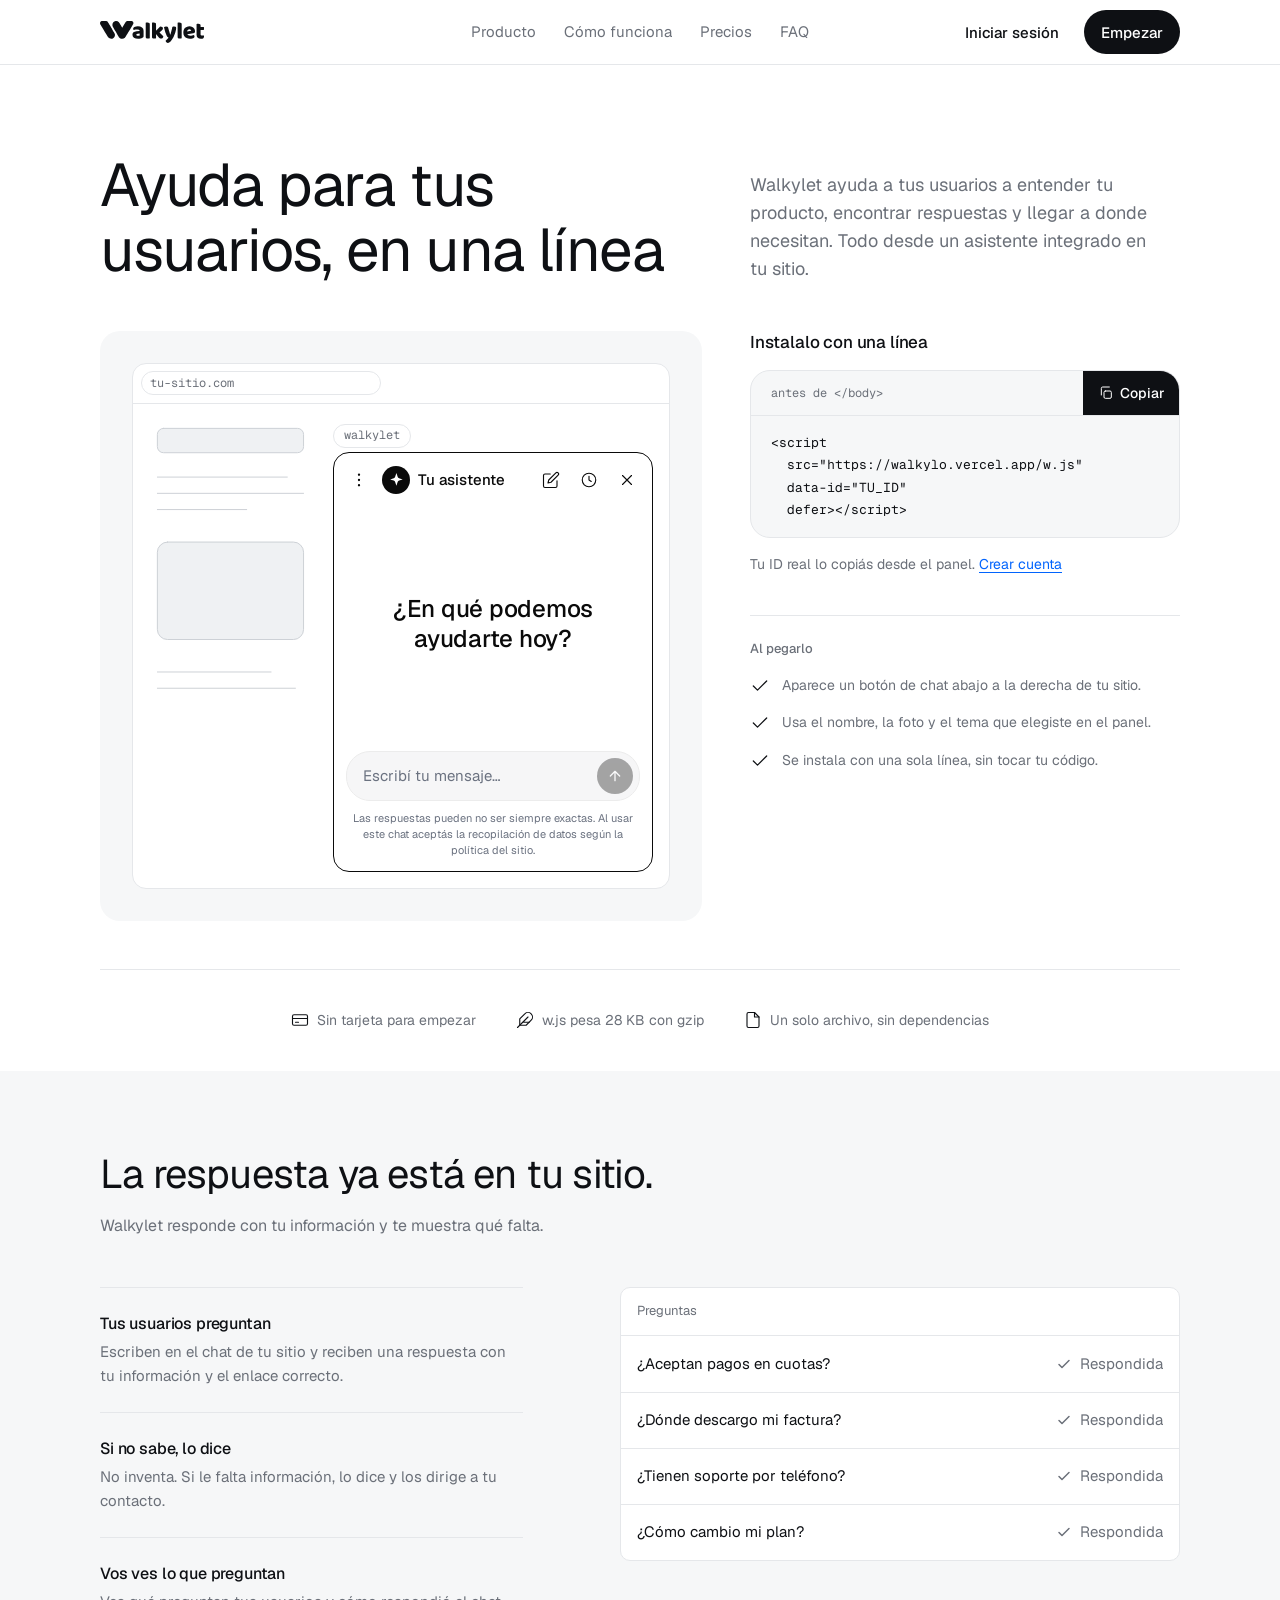
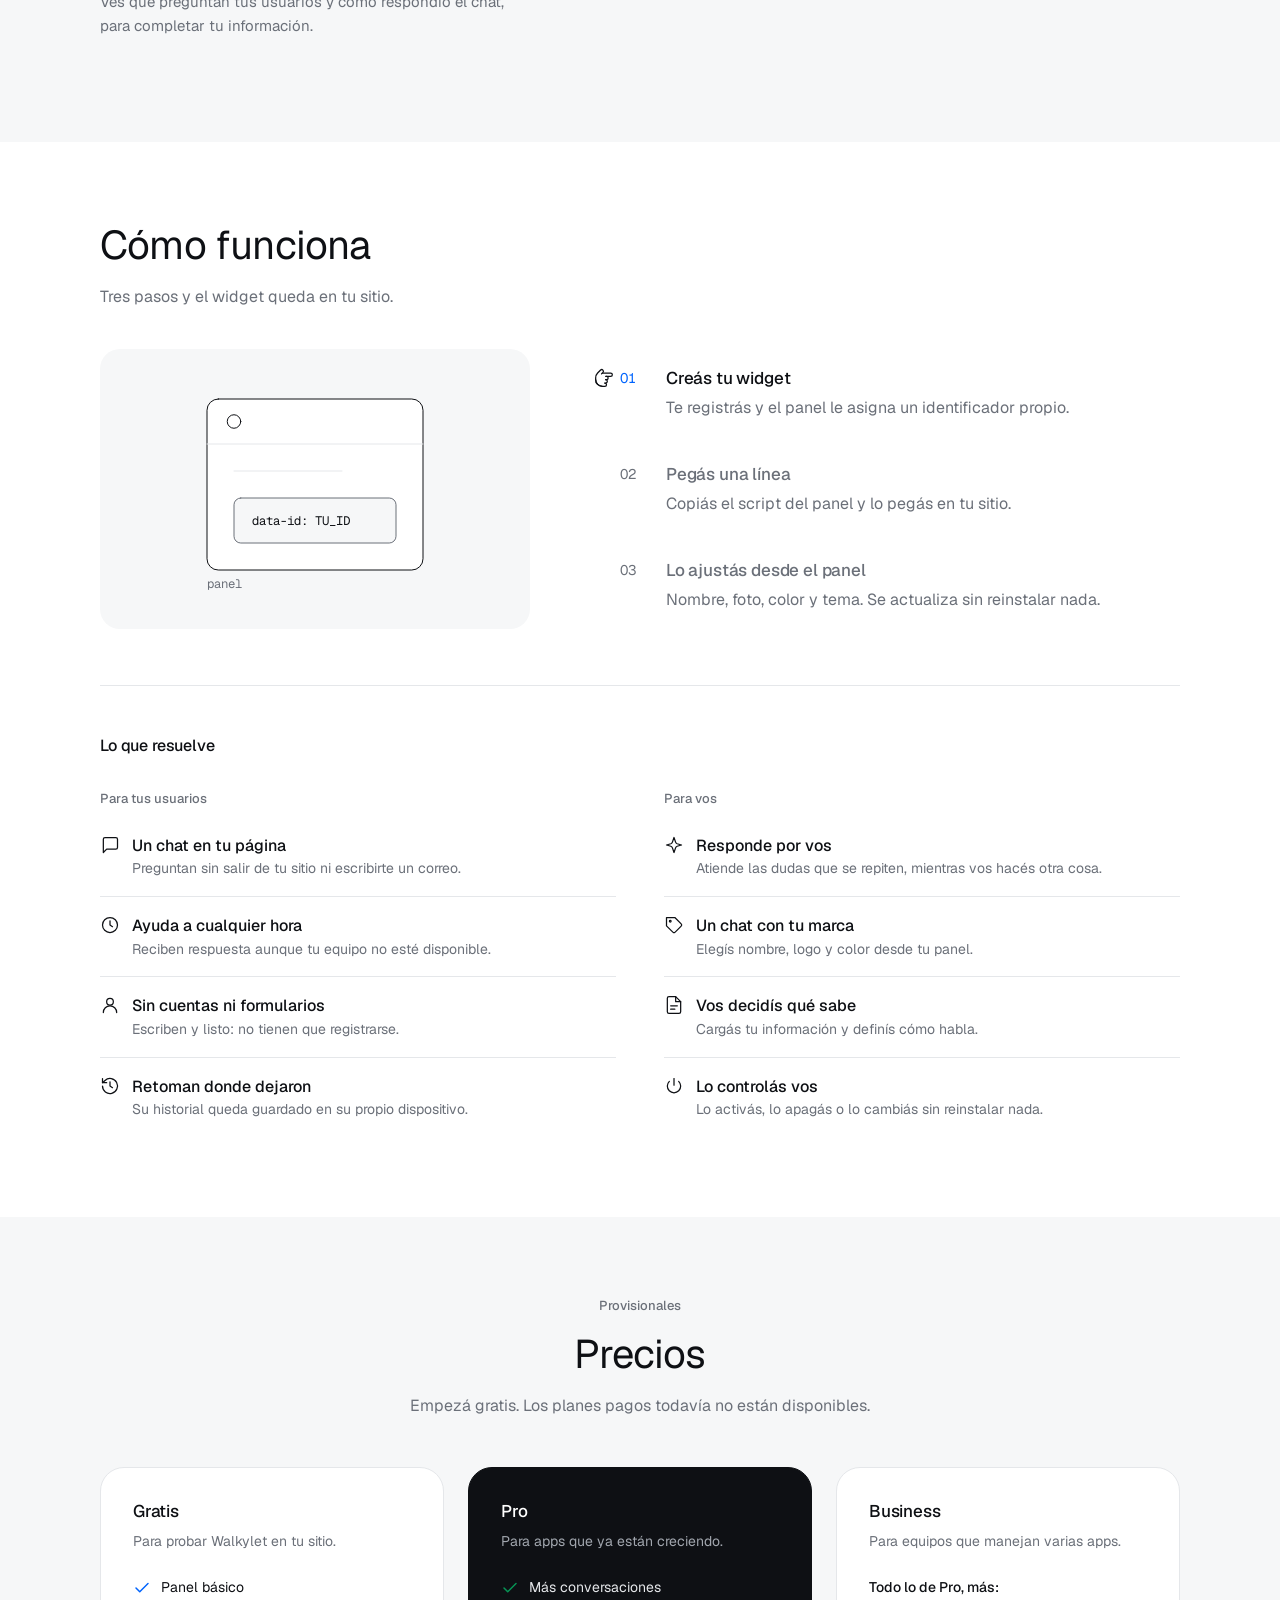
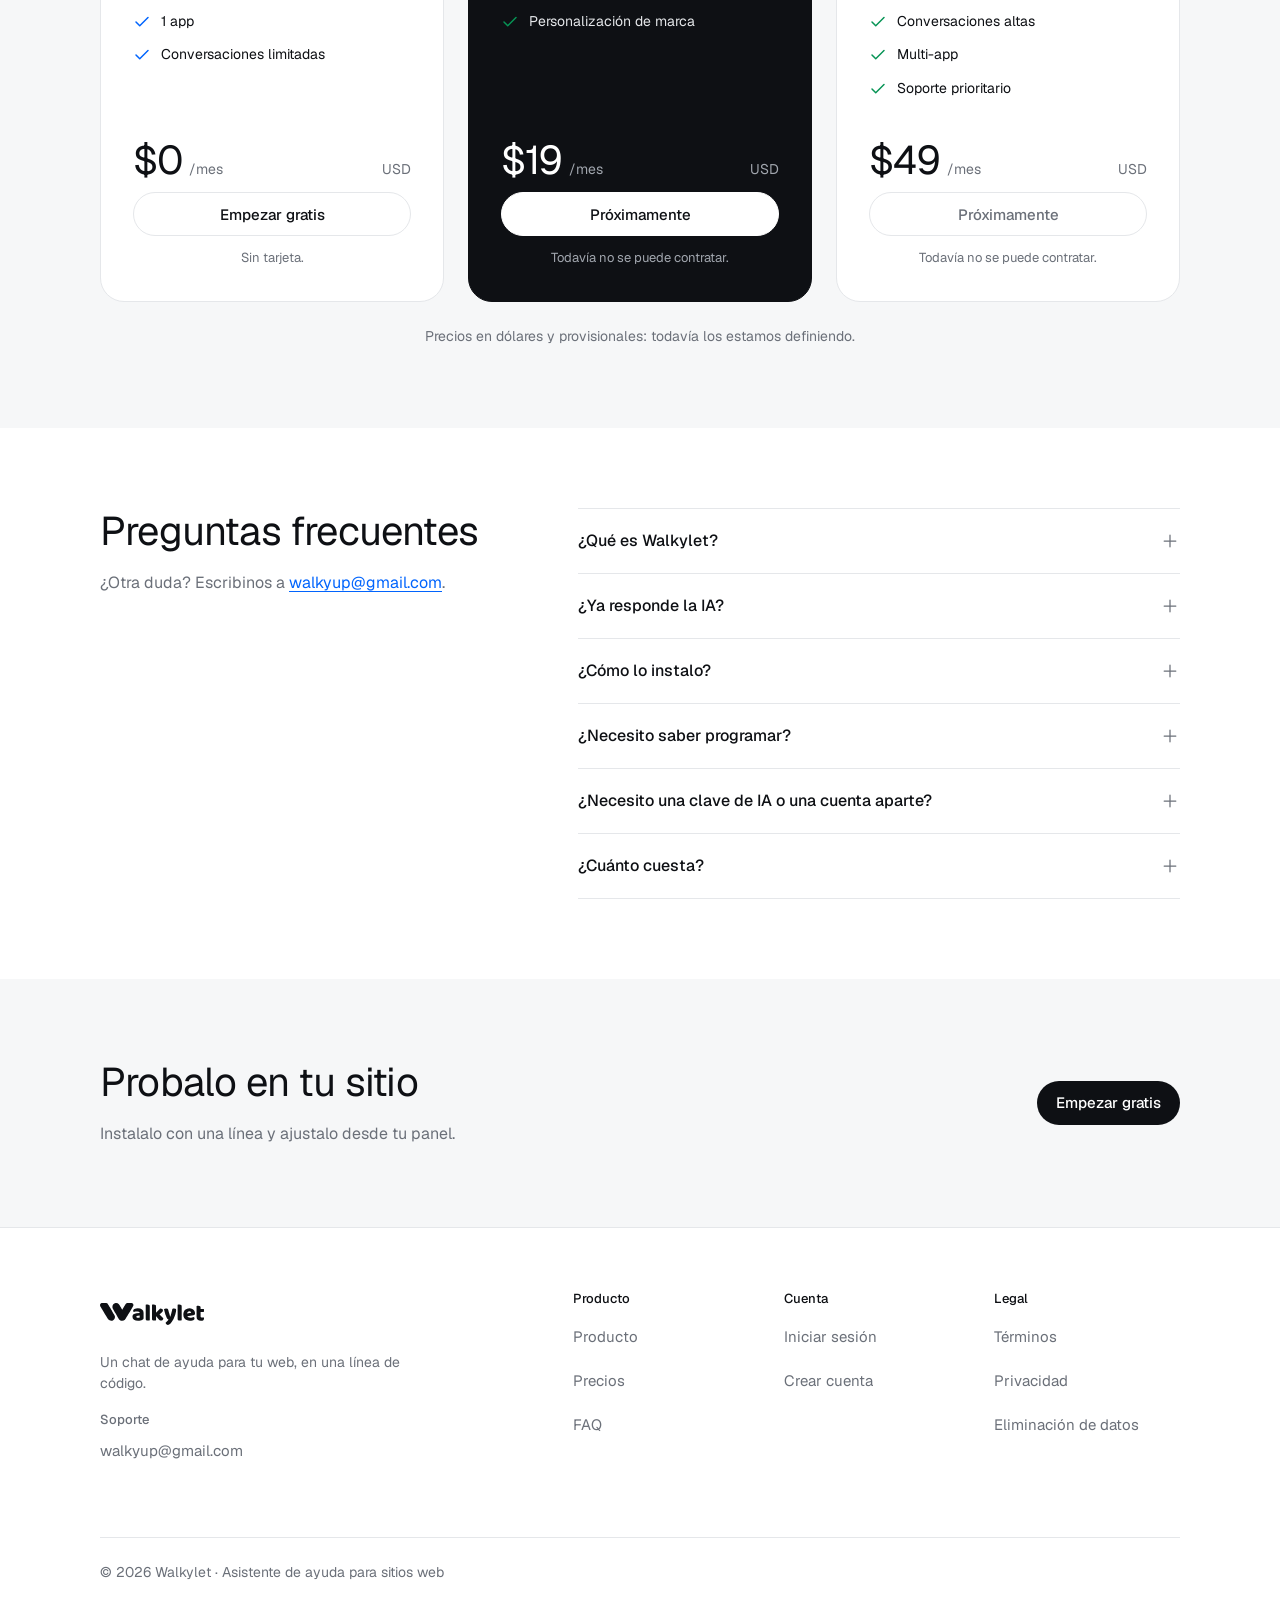
==== commit fdef2a4b: "pulido(web): sin Estado del proyecto, imagen respondida y Lo que resuelve - Se quita "Estado del pro" ====
--- a/index.html
+++ b/index.html
@@ -95,29 +95,14 @@
     .value__rows li { padding-block: var(--s3); border-top: 1px solid var(--border); }
     .value__rows h3 { font-size: 1rem; line-height: 1.5; }
     .value__rows p { max-width: 44ch; margin-top: 4px; font-size: 0.9375rem; color: var(--text-2); }
-    /* Réplica estática de la vista Preguntas del panel: valores de .qview (app/index.html), sin color de estado */
+    /* Réplica estática de la vista Preguntas del panel: valores de .qview (app/index.html); todas "Respondida" (check, --text-2) */
     .pv { width: 100%; max-width: 560px; background: var(--bg); border: 1px solid var(--border); border-radius: 10px; overflow: hidden; pointer-events: none; user-select: none; -webkit-user-select: none; }
-    .pv__head { display: flex; align-items: center; justify-content: space-between; gap: var(--s2); min-height: 48px; padding: 0 var(--s2); border-bottom: 1px solid var(--border); font-size: 0.8125rem; color: var(--text-2); }
-    .pv__tag { padding: 2px 8px; border: 1px solid var(--border); border-radius: 6px; font: 400 11px/1.4 var(--mono); font-feature-settings: var(--mono-zero); }
+    .pv__head { display: flex; align-items: center; min-height: 48px; padding: 0 var(--s2); border-bottom: 1px solid var(--border); font-size: 0.8125rem; color: var(--text-2); }
     .pv__r { display: grid; grid-template-columns: minmax(0, 1fr) auto; align-items: center; gap: 2px var(--s3); min-height: 56px; padding: 8px var(--s2); font-size: 0.9375rem; }
     .pv__r + .pv__r { border-top: 1px solid var(--border); }
     .pv__q { color: var(--text); white-space: nowrap; overflow: hidden; text-overflow: ellipsis; }
     .pv__res { color: var(--text-2); white-space: nowrap; }
-    .pv__res.is-un { color: var(--text); font-weight: 500; }
     .pv__ic { display: inline-block; width: 16px; height: 16px; margin-right: 8px; vertical-align: -3px; fill: none; stroke: currentColor; stroke-width: 1.5; stroke-linecap: round; stroke-linejoin: round; }
-    .pv__res.is-un .pv__ic { color: var(--text-2); }   /* "Sin respuesta" = raya gris; "Respondida" = check */
-    .pv__add { grid-column: 1 / -1; font-size: 0.8125rem; color: var(--accent); }
-    /* Estado del proyecto: 3 columnas sobre la banda gris, sin tarjetas */
-    .status { display: grid; gap: var(--s4); margin-top: var(--s8); padding-top: var(--s6); border-top: 1px solid var(--border); }
-    .status__head { display: grid; gap: var(--s2); max-width: 640px; }
-    .status__cols { display: grid; gap: var(--s4); }
-    .status__col { display: grid; gap: var(--s1); align-content: start; }
-    .status__tag { display: inline-flex; align-items: center; gap: var(--s1); font: 400 0.8125rem/1.4 var(--mono); font-feature-settings: var(--mono-zero); color: var(--text); }
-    .dot { width: 8px; height: 8px; border-radius: 50%; border: 1px solid var(--text-2); }
-    .dot--ok { background: var(--ok); border-color: var(--ok); }            /* verde: confirmado, funciona hoy */
-    .dot--dev { background: var(--accent); border-color: var(--accent); }   /* azul: estado activo */
-    .status__col ul { color: var(--text-2); }
-    .status__col li { padding-block: 12px; border-bottom: 1px solid var(--border); }
 
     /* ---------- Cómo funciona (banda blanca) ---------- */
     .how { display: grid; gap: var(--s4); }
@@ -134,7 +119,7 @@
     .how[data-active="1"] [data-step="1"] h3, .how[data-active="2"] [data-step="2"] h3, .how[data-active="3"] [data-step="3"] h3 { color: var(--text); }
     .how[data-active="1"] [data-step="1"] .how__n, .how[data-active="2"] [data-step="2"] .how__n, .how[data-active="3"] [data-step="3"] .how__n { color: var(--accent); }
     .how[data-active="1"] [data-step="1"] .how__hand, .how[data-active="2"] [data-step="2"] .how__hand, .how[data-active="3"] [data-step="3"] .how__hand { visibility: visible; }
-    /* Qué incluye: al pie de Cómo funciona, dos columnas sin cajas, solo líneas entre ítems */
+    /* Lo que resuelve: al pie de Cómo funciona, dos columnas sin cajas, solo líneas entre ítems */
     .incl { grid-column: 1 / -1; display: grid; gap: var(--s4); margin-top: var(--s2); padding-top: var(--s6); border-top: 1px solid var(--border); }
     .incl h3 { font-size: 1rem; line-height: 1.5; }
     .have { display: grid; gap: var(--s5); }
@@ -210,8 +195,6 @@
     }
     @media (min-width: 768px) {
       .plans { grid-template-columns: repeat(3, 1fr); }
-      .status__cols { grid-template-columns: repeat(3, 1fr); }
-      .have { grid-template-columns: 1fr 1fr; gap: var(--s6); }
     }
     @media (min-width: 880px) {
       .hero { padding-block: calc(var(--s10) + var(--s1)) var(--s5); }   /* 88px arriba */
@@ -222,6 +205,7 @@
       .how .section__head { grid-column: 1 / -1; }
       .how { row-gap: var(--s5); }
       .how__steps { grid-template-rows: repeat(3, 1fr); }   /* los pasos llenan el alto del escenario */
+      .have { grid-template-columns: 1fr 1fr; gap: var(--s6); }
       .faq-wrap .section__head { margin-bottom: 0; position: sticky; top: calc(var(--header-h) + var(--s4)); align-self: start; }
       .plans { grid-template-columns: repeat(3, 1fr); gap: var(--s3); }
       .plan { padding: var(--s4); }
@@ -247,7 +231,6 @@
 
       <nav class="nav" aria-label="Navegación principal">
         <a href="#caracteristicas">Producto</a>
-        <a href="#estado">Estado</a>
         <a href="#como-funciona">Cómo funciona</a>
         <a href="#precios">Precios</a>
         <a href="#faq">FAQ</a>
@@ -267,7 +250,6 @@
     <div class="mobile-menu" id="menu-movil" hidden>
       <nav aria-label="Secciones">
         <a href="#caracteristicas">Producto</a>
-        <a href="#estado">Estado</a>
         <a href="#como-funciona">Cómo funciona</a>
         <a href="#precios">Precios</a>
         <a href="#faq">FAQ</a>
@@ -380,47 +362,16 @@
           <ul class="value__rows">
             <li><h3>Tus usuarios preguntan</h3><p>Escriben en el chat de tu sitio y reciben una respuesta con tu información y el enlace correcto.</p></li>
             <li><h3>Si no sabe, lo dice</h3><p>No inventa. Si le falta información, lo dice y los dirige a tu contacto.</p></li>
-            <li><h3>Vos ves lo que falta</h3><p>Cada pregunta sin respuesta te muestra qué agregar. Después de agregarla, el chat ya la responde.</p></li>
+            <li><h3>Vos ves lo que preguntan</h3><p>Ves qué preguntan tus usuarios y cómo respondió el chat, para completar tu información.</p></li>
           </ul>
           <!-- Réplica estática de la vista Preguntas del panel (valores de .qview en app/index.html) -->
-          <figure class="pv" role="img" aria-label="Ejemplo de la lista de Preguntas del panel de Walkylet, con preguntas respondidas y sin respuesta.">
-            <div class="pv__head"><span>Preguntas</span><span class="pv__tag">Ejemplo</span></div>
-            <div class="pv__r"><span class="pv__q">¿Aceptan pagos en cuotas?</span><span class="pv__res is-un"><svg class="pv__ic" viewBox="0 0 16 16"><path d="M4 8h8"/></svg>Sin respuesta</span><span class="pv__add">Agregar a información →</span></div>
+          <figure class="pv" role="img" aria-label="Vista de la lista de Preguntas del panel de Walkylet con preguntas respondidas.">
+            <div class="pv__head">Preguntas</div>
+            <div class="pv__r"><span class="pv__q">¿Aceptan pagos en cuotas?</span><span class="pv__res"><svg class="pv__ic" viewBox="0 0 16 16"><path d="M3 8.5l3 3 7-7"/></svg>Respondida</span></div>
             <div class="pv__r"><span class="pv__q">¿Dónde descargo mi factura?</span><span class="pv__res"><svg class="pv__ic" viewBox="0 0 16 16"><path d="M3 8.5l3 3 7-7"/></svg>Respondida</span></div>
-            <div class="pv__r"><span class="pv__q">¿Tienen soporte por teléfono?</span><span class="pv__res is-un"><svg class="pv__ic" viewBox="0 0 16 16"><path d="M4 8h8"/></svg>Sin respuesta</span></div>
+            <div class="pv__r"><span class="pv__q">¿Tienen soporte por teléfono?</span><span class="pv__res"><svg class="pv__ic" viewBox="0 0 16 16"><path d="M3 8.5l3 3 7-7"/></svg>Respondida</span></div>
             <div class="pv__r"><span class="pv__q">¿Cómo cambio mi plan?</span><span class="pv__res"><svg class="pv__ic" viewBox="0 0 16 16"><path d="M3 8.5l3 3 7-7"/></svg>Respondida</span></div>
           </figure>
-        </div>
-
-        <div class="status" id="estado">
-          <div class="status__head">
-            <h2 id="estado-t">Estado del proyecto</h2>
-            <p class="muted">Qué funciona hoy y en qué estamos trabajando.</p>
-          </div>
-          <div class="status__cols">
-            <div class="status__col">
-              <p class="status__tag"><span class="dot dot--ok" aria-hidden="true"></span>disponible hoy</p>
-              <ul class="small">
-                <li>Widget que se instala con una línea</li>
-                <li>Panel para nombre, foto, color del logo y tema</li>
-                <li>Tema claro y oscuro</li>
-                <li>Historial guardado en el dispositivo del visitante</li>
-              </ul>
-            </div>
-            <div class="status__col">
-              <p class="status__tag"><span class="dot dot--dev" aria-hidden="true"></span>en desarrollo</p>
-              <ul class="small">
-                <li>Respuestas con IA según lo que cargás en el panel</li>
-              </ul>
-            </div>
-            <div class="status__col">
-              <p class="status__tag"><span class="dot" aria-hidden="true"></span>después</p>
-              <ul class="small">
-                <li>Planes de pago (hoy los precios son provisionales)</li>
-                <li>Dominio propio</li>
-              </ul>
-            </div>
-          </div>
         </div>
       </div>
     </section>
@@ -496,24 +447,24 @@
           </li>
         </ol>
         <div class="incl">
-          <h3>Qué incluye</h3>
+          <h3>Lo que resuelve</h3>
           <div class="have">
             <div>
-              <h4 class="label have__h">Para tus visitantes</h4>
+              <h4 class="label have__h">Para tus usuarios</h4>
               <ul class="have__list">
-                <li><svg class="icon" viewBox="0 0 24 24" aria-hidden="true"><path d="M21 12.8A9 9 0 1 1 11.2 3a7 7 0 0 0 9.8 9.8z"/></svg><div><p class="have__t">Tema claro u oscuro</p><p class="small muted">Lo cambia desde los ajustes del chat y queda guardado.</p></div></li>
-                <li><svg class="icon" viewBox="0 0 24 24" aria-hidden="true"><circle cx="12" cy="12" r="9"/><path d="M12 7v5l3 2"/></svg><div><p class="have__t">Historial en su dispositivo</p><p class="small muted">Retoma o busca chats anteriores, guardados solo en su navegador.</p></div></li>
-                <li><svg class="icon" viewBox="0 0 24 24" aria-hidden="true"><rect x="6" y="2" width="12" height="20" rx="2"/><path d="M10 18h4"/></svg><div><p class="have__t">Hoja en el celular</p><p class="small muted">Sube desde abajo y se cierra deslizando hacia abajo.</p></div></li>
-                <li><svg class="icon" viewBox="0 0 24 24" aria-hidden="true"><path d="M12 20h9"/><path d="M16.5 3.5a2.1 2.1 0 0 1 3 3L7 19l-4 1 1-4z"/></svg><div><p class="have__t">Edita y copia sus mensajes</p><p class="small muted">Corrige lo que escribió o copia un mensaje del chat.</p></div></li>
+                <li><svg class="icon" viewBox="0 0 24 24" aria-hidden="true"><path d="M21 15a2 2 0 0 1-2 2H8l-4 4V5a2 2 0 0 1 2-2h13a2 2 0 0 1 2 2z"/></svg><div><p class="have__t">Un chat en tu página</p><p class="small muted">Preguntan sin salir de tu sitio ni escribirte un correo.</p></div></li>
+                <li><svg class="icon" viewBox="0 0 24 24" aria-hidden="true"><circle cx="12" cy="12" r="9"/><path d="M12 7v5l3 2"/></svg><div><p class="have__t">Ayuda a cualquier hora</p><p class="small muted">Reciben respuesta aunque tu equipo no esté disponible.</p></div></li>
+                <li><svg class="icon" viewBox="0 0 24 24" aria-hidden="true"><circle cx="12" cy="8" r="4"/><path d="M4 21a8 8 0 0 1 16 0"/></svg><div><p class="have__t">Sin cuentas ni formularios</p><p class="small muted">Escriben y listo: no tienen que registrarse.</p></div></li>
+                <li><svg class="icon" viewBox="0 0 24 24" aria-hidden="true"><path d="M3 12a9 9 0 1 0 3-6.7L3 8"/><path d="M3 3v5h5M12 7v5l3 2"/></svg><div><p class="have__t">Retoman donde dejaron</p><p class="small muted">Su historial queda guardado en su propio dispositivo.</p></div></li>
               </ul>
             </div>
             <div>
               <h4 class="label have__h">Para vos</h4>
               <ul class="have__list">
-                <li><svg class="icon" viewBox="0 0 24 24" aria-hidden="true"><path d="M21 15a2 2 0 0 1-2 2H8l-4 4V5a2 2 0 0 1 2-2h13a2 2 0 0 1 2 2z"/></svg><div><p class="have__t">Mensaje de bienvenida</p><p class="small muted">Escribís el saludo con el que abre el chat.</p></div></li>
-                <li><svg class="icon" viewBox="0 0 24 24" aria-hidden="true"><rect x="3" y="5" width="18" height="14" rx="2"/><path d="M3 7l9 6 9-6"/></svg><div><p class="have__t">Contacto y privacidad</p><p class="small muted">Tu correo y tu política de privacidad, en el menú del chat.</p></div></li>
-                <li><svg class="icon" viewBox="0 0 24 24" aria-hidden="true"><path d="M12 3v8"/><path d="M6.4 6.4a8 8 0 1 0 11.2 0"/></svg><div><p class="have__t">Activás o pausás el chat</p><p class="small muted">Lo deshabilitás desde el panel y deja de aparecer.</p></div></li>
-                <li><svg class="icon" viewBox="0 0 24 24" aria-hidden="true"><rect x="3" y="3" width="18" height="18" rx="2"/><rect x="8" y="8" width="8" height="8" rx="1"/></svg><div><p class="have__t">No choca con tus estilos</p><p class="small muted">Vive en su propio Shadow DOM, aislado de tu CSS.</p></div></li>
+                <li><svg class="icon" viewBox="0 0 24 24" aria-hidden="true"><path d="M12 3l1.9 5.6a3 3 0 0 0 1.9 1.9L21 12l-5.2 1.5a3 3 0 0 0-1.9 1.9L12 21l-1.9-5.6a3 3 0 0 0-1.9-1.9L3 12l5.2-1.5a3 3 0 0 0 1.9-1.9z"/></svg><div><p class="have__t">Responde por vos</p><p class="small muted">Atiende las dudas que se repiten, mientras vos hacés otra cosa.</p></div></li>
+                <li><svg class="icon" viewBox="0 0 24 24" aria-hidden="true"><path d="M20.6 13.4l-7.2 7.2a2 2 0 0 1-2.8 0L3 13V3h10l7.6 7.6a2 2 0 0 1 0 2.8z"/><circle cx="7.5" cy="7.5" r="1"/></svg><div><p class="have__t">Un chat con tu marca</p><p class="small muted">Elegís nombre, logo y color desde tu panel.</p></div></li>
+                <li><svg class="icon" viewBox="0 0 24 24" aria-hidden="true"><path d="M14 2H6a2 2 0 0 0-2 2v16a2 2 0 0 0 2 2h12a2 2 0 0 0 2-2V8z"/><path d="M14 2v6h6M8 13h8M8 17h5"/></svg><div><p class="have__t">Vos decidís qué sabe</p><p class="small muted">Cargás tu información y definís cómo habla.</p></div></li>
+                <li><svg class="icon" viewBox="0 0 24 24" aria-hidden="true"><path d="M12 3v8"/><path d="M6.4 6.4a8 8 0 1 0 11.2 0"/></svg><div><p class="have__t">Lo controlás vos</p><p class="small muted">Lo activás, lo apagás o lo cambiás sin reinstalar nada.</p></div></li>
               </ul>
             </div>
           </div>
@@ -642,7 +593,6 @@
             <h2 id="f-prod">Producto</h2>
             <ul>
               <li><a href="#caracteristicas">Producto</a></li>
-              <li><a href="#estado">Estado</a></li>
               <li><a href="#precios">Precios</a></li>
               <li><a href="#faq">FAQ</a></li>
             </ul>
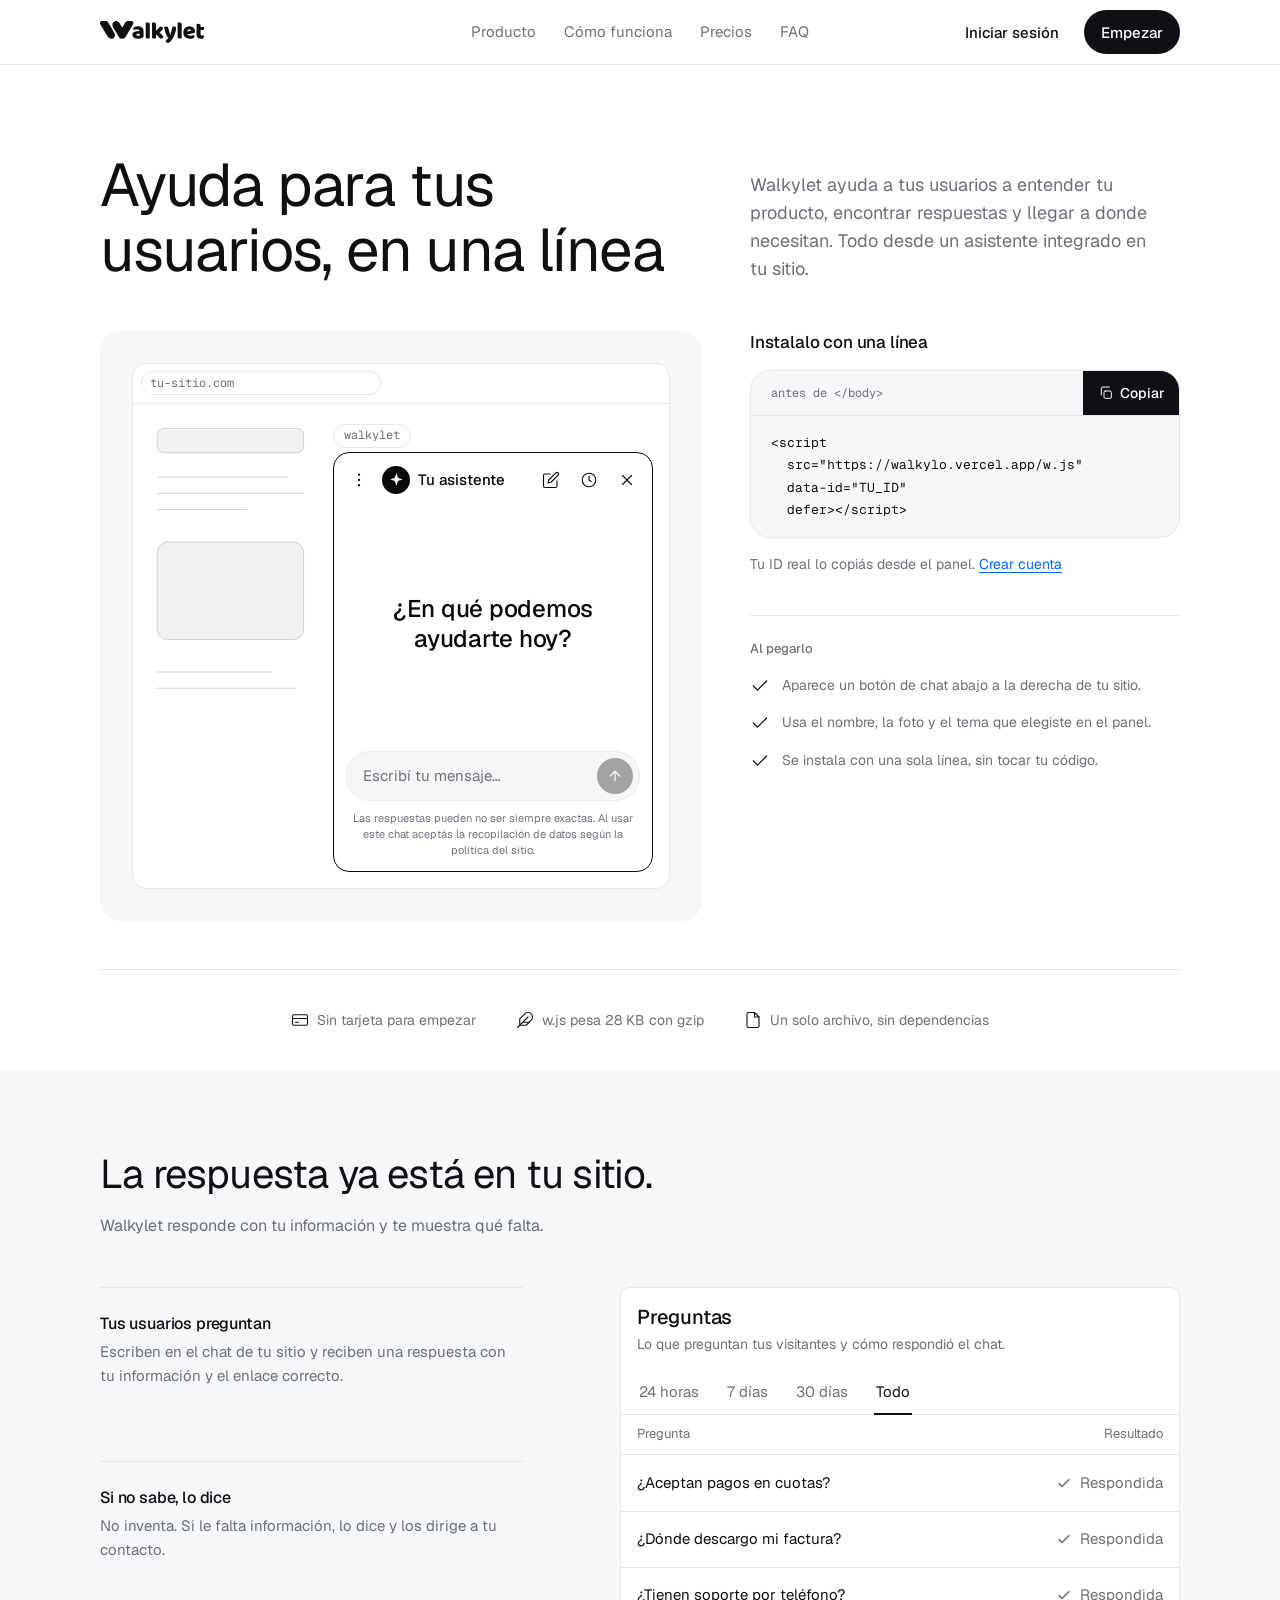
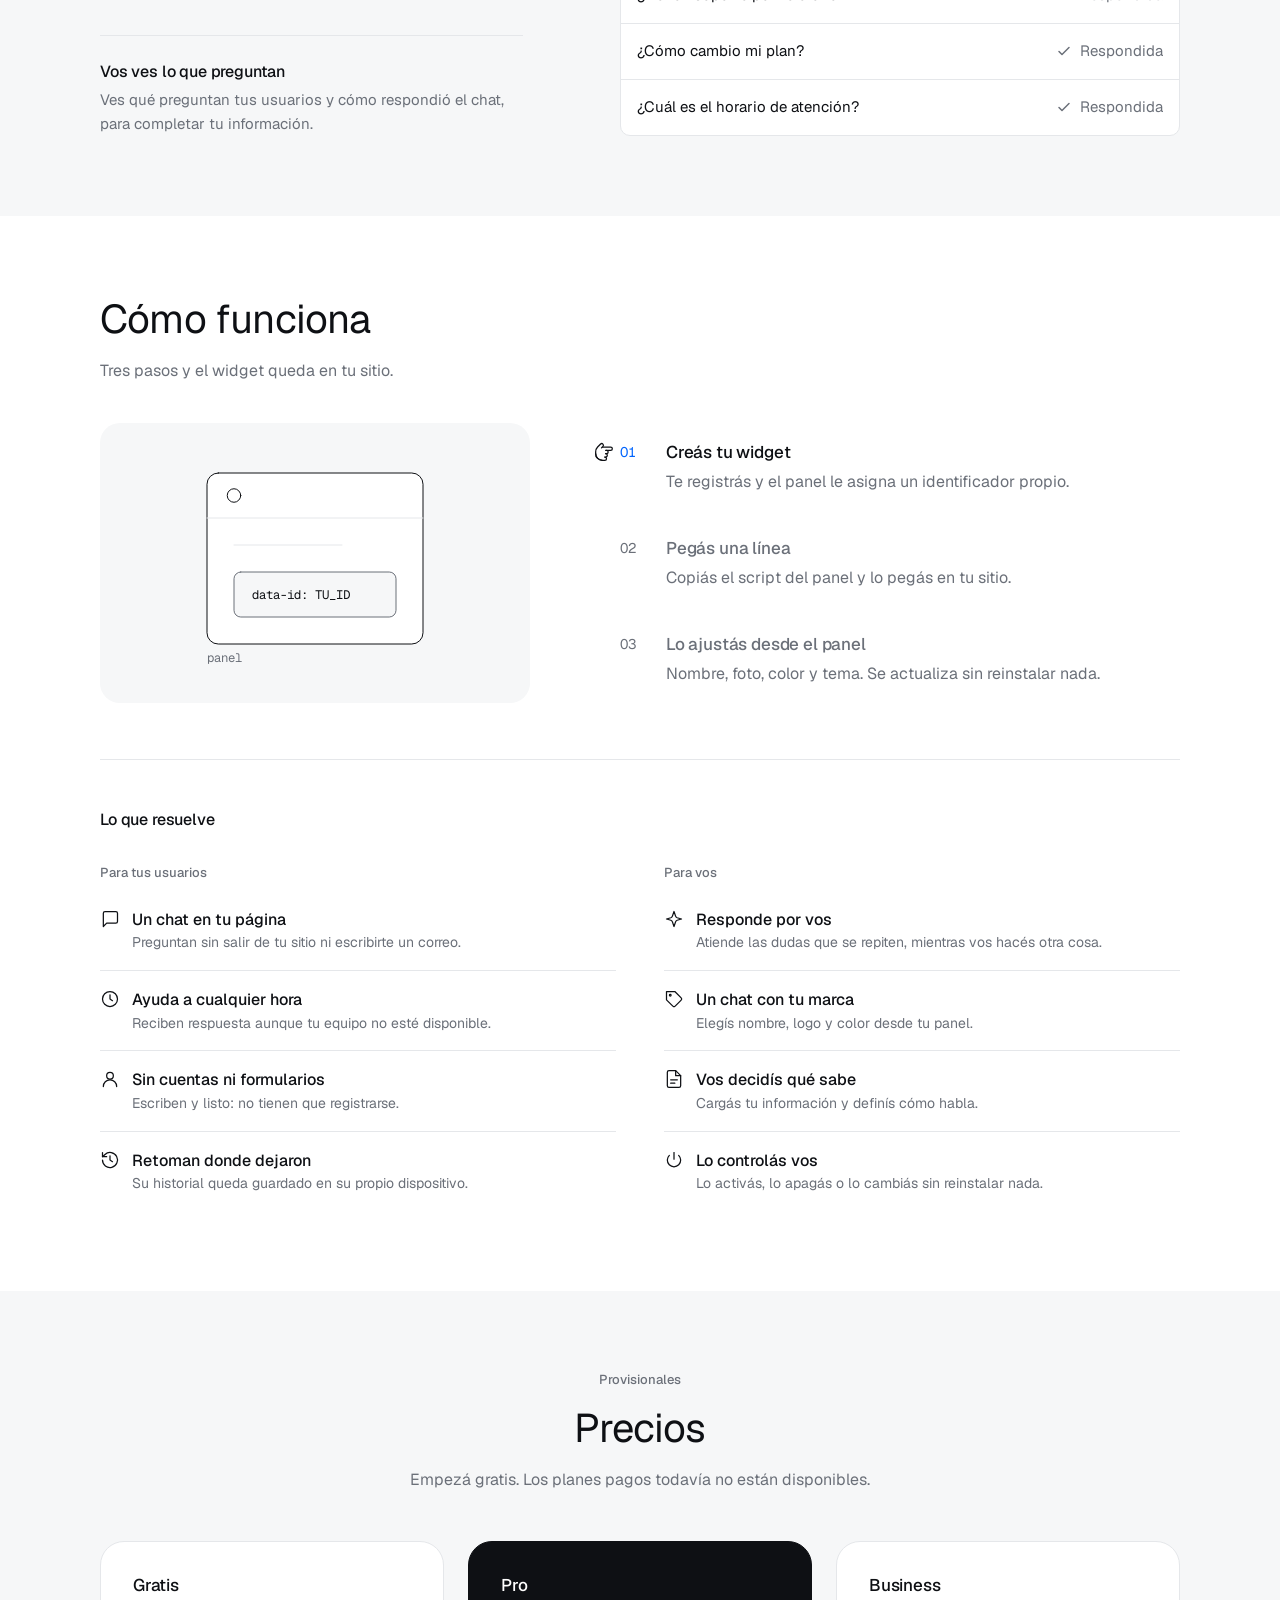
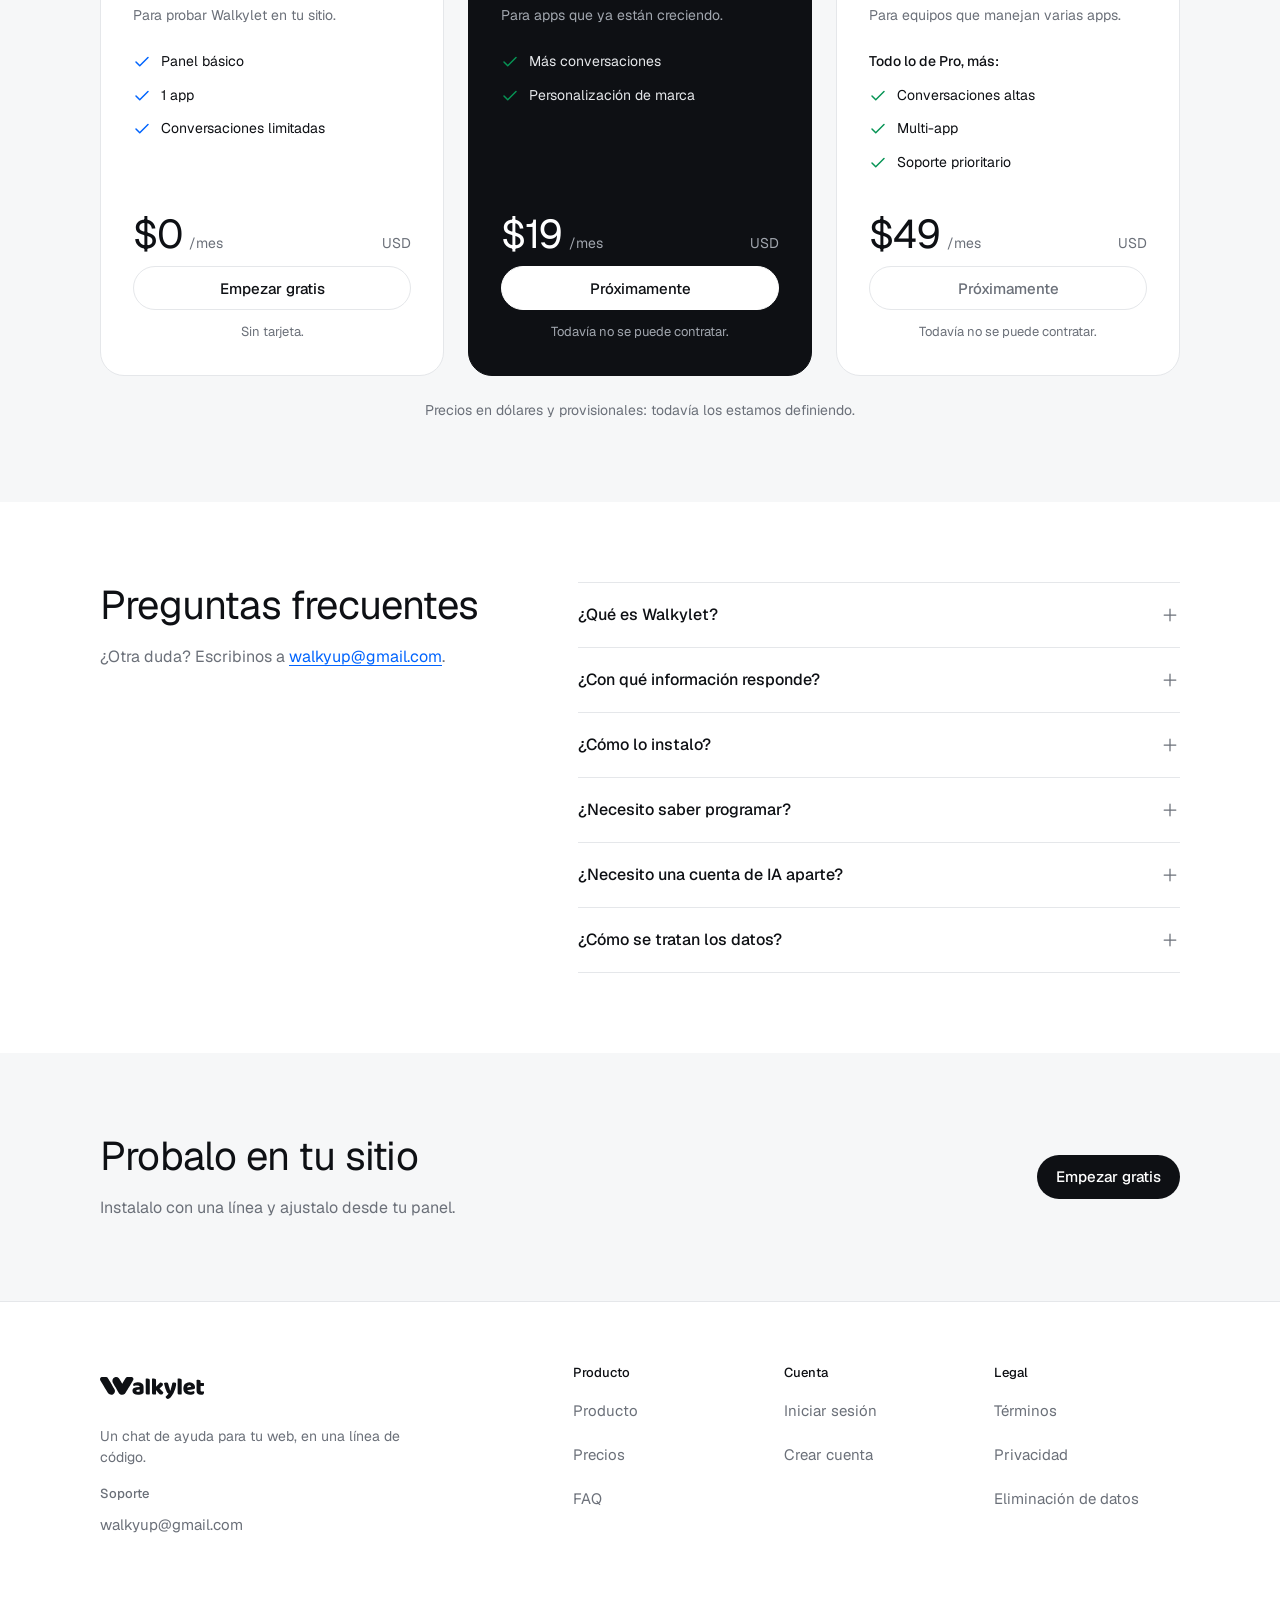
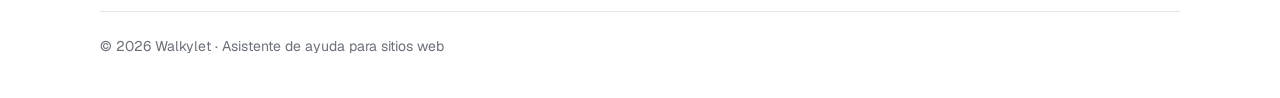
==== commit 10f835b9: "pulido(web): imagen de Preguntas alineada y FAQ sin lenguaje de desarrollo - Réplica de Preguntas fi" ====
--- a/index.html
+++ b/index.html
@@ -95,10 +95,18 @@
     .value__rows li { padding-block: var(--s3); border-top: 1px solid var(--border); }
     .value__rows h3 { font-size: 1rem; line-height: 1.5; }
     .value__rows p { max-width: 44ch; margin-top: 4px; font-size: 0.9375rem; color: var(--text-2); }
-    /* Réplica estática de la vista Preguntas del panel: valores de .qview (app/index.html); todas "Respondida" (check, --text-2) */
+    /* Réplica estática de la vista Preguntas del panel: valores de .wa-page-*, .wa-tabs y .qview (app/index.html); todas "Respondida" */
     .pv { width: 100%; max-width: 560px; background: var(--bg); border: 1px solid var(--border); border-radius: 10px; overflow: hidden; pointer-events: none; user-select: none; -webkit-user-select: none; }
-    .pv__head { display: flex; align-items: center; min-height: 48px; padding: 0 var(--s2); border-bottom: 1px solid var(--border); font-size: 0.8125rem; color: var(--text-2); }
-    .pv__r { display: grid; grid-template-columns: minmax(0, 1fr) auto; align-items: center; gap: 2px var(--s3); min-height: 56px; padding: 8px var(--s2); font-size: 0.9375rem; }
+    .pv__top { padding: var(--s2) var(--s2) 0; }
+    .pv__title { font-size: 1.25rem; line-height: 1.3; font-weight: 500; letter-spacing: -0.01em; }
+    .pv__sub { margin-top: 4px; font-size: 0.875rem; line-height: 1.5; color: var(--text-2); }
+    .pv__tabs { display: flex; gap: var(--s3); margin: var(--s2) calc(-1 * var(--s2)) 0; padding: 0 var(--s2); border-bottom: 1px solid var(--border); }
+    .pv__tabs span { display: flex; align-items: center; min-height: 44px; padding: 0 2px; margin-bottom: -1px; border-bottom: 2px solid transparent; font-size: 0.9375rem; color: var(--text-2); white-space: nowrap; }
+    .pv__tabs .is-on { color: var(--text); border-bottom-color: var(--text); }
+    .pv__cols, .pv__r { display: grid; grid-template-columns: minmax(0, 1fr) auto; align-items: center; column-gap: var(--s3); padding: 0 var(--s2); }
+    .pv__cols { min-height: 40px; border-bottom: 1px solid var(--border); font-size: 0.8125rem; color: var(--text-2); }
+    .pv__cols span + span, .pv__res { text-align: right; }
+    .pv__r { min-height: 56px; font-size: 0.9375rem; }
     .pv__r + .pv__r { border-top: 1px solid var(--border); }
     .pv__q { color: var(--text); white-space: nowrap; overflow: hidden; text-overflow: ellipsis; }
     .pv__res { color: var(--text-2); white-space: nowrap; }
@@ -170,9 +178,11 @@
     .footer__bottom { margin-top: var(--s8); padding-top: var(--s3); border-top: 1px solid var(--border); }
 
     @media (max-width: 480px) {
-      /* Réplica de Preguntas: el resultado pasa debajo de la pregunta, como en la app */
-      .pv__r { grid-template-columns: minmax(0, 1fr); padding-block: 10px; }
-      .pv__res { font-size: 0.8125rem; }
+      /* Réplica de Preguntas como la app en celular: sin pestañas ni encabezados, resultado debajo de la pregunta */
+      .pv__tabs, .pv__cols { display: none; }
+      .pv__top { padding-bottom: var(--s2); border-bottom: 1px solid var(--border); }
+      .pv__r { grid-template-columns: minmax(0, 1fr); row-gap: 2px; padding-block: 10px; }
+      .pv__res { text-align: left; font-size: 0.8125rem; }
     }
     @media (min-width: 480px) {
       .wdemo { height: 420px; }
@@ -216,8 +226,12 @@
     }
     @media (min-width: 900px) {
       /* Producto: filas a la izquierda (~5/12) e imagen a la derecha (~7/12), alineadas arriba */
-      .value { grid-template-columns: minmax(0, 5fr) minmax(0, 7fr); gap: var(--s8); align-items: start; }
-      .pv { justify-self: end; }
+      /* La imagen ocupa el mismo alto que la lista: arriba en la línea de la primera fila, abajo en el fin del texto de la última */
+      .value { grid-template-columns: minmax(0, 5fr) minmax(0, 7fr); gap: var(--s8); align-items: stretch; }
+      .value__rows { display: flex; flex-direction: column; justify-content: space-between; }
+      .value__rows li:last-child { padding-bottom: 0; }
+      .pv { justify-self: end; display: flex; flex-direction: column; }
+      .pv__r { flex: 1 1 0; }
     }
   </style>
 </head>
@@ -366,11 +380,17 @@
           </ul>
           <!-- Réplica estática de la vista Preguntas del panel (valores de .qview en app/index.html) -->
           <figure class="pv" role="img" aria-label="Vista de la lista de Preguntas del panel de Walkylet con preguntas respondidas.">
-            <div class="pv__head">Preguntas</div>
+            <div class="pv__top">
+              <p class="pv__title">Preguntas</p>
+              <p class="pv__sub">Lo que preguntan tus visitantes y cómo respondió el chat.</p>
+              <div class="pv__tabs"><span>24 horas</span><span>7 días</span><span>30 días</span><span class="is-on">Todo</span></div>
+            </div>
+            <div class="pv__cols"><span>Pregunta</span><span>Resultado</span></div>
             <div class="pv__r"><span class="pv__q">¿Aceptan pagos en cuotas?</span><span class="pv__res"><svg class="pv__ic" viewBox="0 0 16 16"><path d="M3 8.5l3 3 7-7"/></svg>Respondida</span></div>
             <div class="pv__r"><span class="pv__q">¿Dónde descargo mi factura?</span><span class="pv__res"><svg class="pv__ic" viewBox="0 0 16 16"><path d="M3 8.5l3 3 7-7"/></svg>Respondida</span></div>
             <div class="pv__r"><span class="pv__q">¿Tienen soporte por teléfono?</span><span class="pv__res"><svg class="pv__ic" viewBox="0 0 16 16"><path d="M3 8.5l3 3 7-7"/></svg>Respondida</span></div>
             <div class="pv__r"><span class="pv__q">¿Cómo cambio mi plan?</span><span class="pv__res"><svg class="pv__ic" viewBox="0 0 16 16"><path d="M3 8.5l3 3 7-7"/></svg>Respondida</span></div>
+            <div class="pv__r"><span class="pv__q">¿Cuál es el horario de atención?</span><span class="pv__res"><svg class="pv__ic" viewBox="0 0 16 16"><path d="M3 8.5l3 3 7-7"/></svg>Respondida</span></div>
           </figure>
         </div>
       </div>
@@ -539,27 +559,27 @@
         <div class="faq">
           <details>
             <summary>¿Qué es Walkylet?<svg class="icon" viewBox="0 0 24 24" aria-hidden="true"><path d="M12 5v14M5 12h14"/></svg></summary>
-            <p>Un asistente de ayuda que instalás en tu web con una línea de código y configurás desde tu panel. Está en desarrollo activo.</p>
+            <p>Un asistente que instalás en tu sitio para que tus usuarios encuentren respuestas sin salir de la página. Lo configurás desde tu panel.</p>
           </details>
           <details>
-            <summary>¿Ya responde la IA?<svg class="icon" viewBox="0 0 24 24" aria-hidden="true"><path d="M12 5v14M5 12h14"/></svg></summary>
-            <p>Todavía no: hoy el chat contesta con un mensaje de espera. Estamos conectando la IA para que responda con la información que cargás en el panel.</p>
+            <summary>¿Con qué información responde?<svg class="icon" viewBox="0 0 24 24" aria-hidden="true"><path d="M12 5v14M5 12h14"/></svg></summary>
+            <p>Con la que cargás en tu panel: el texto sobre tu sitio y su dirección web. Si no sabe algo, lo dice y dirige a tu usuario a tu contacto.</p>
           </details>
           <details>
             <summary>¿Cómo lo instalo?<svg class="icon" viewBox="0 0 24 24" aria-hidden="true"><path d="M12 5v14M5 12h14"/></svg></summary>
-            <p>Creás tu cuenta, copiás tu línea desde el panel y la pegás en tu sitio. Sin build ni dependencias.</p>
+            <p>Creás tu cuenta, copiás una línea desde el panel y la pegás en tu sitio, antes del cierre de la página.</p>
           </details>
           <details>
             <summary>¿Necesito saber programar?<svg class="icon" viewBox="0 0 24 24" aria-hidden="true"><path d="M12 5v14M5 12h14"/></svg></summary>
-            <p>Solo para pegar esa línea una vez. Lo demás lo cambiás desde el panel.</p>
+            <p>Solo para pegar esa línea una vez. Lo demás lo cambiás desde el panel, sin reinstalar nada.</p>
           </details>
           <details>
-            <summary>¿Necesito una clave de IA o una cuenta aparte?<svg class="icon" viewBox="0 0 24 24" aria-hidden="true"><path d="M12 5v14M5 12h14"/></svg></summary>
-            <p>No. No tenés que traer ninguna clave.</p>
+            <summary>¿Necesito una cuenta de IA aparte?<svg class="icon" viewBox="0 0 24 24" aria-hidden="true"><path d="M12 5v14M5 12h14"/></svg></summary>
+            <p>No. No necesitás claves ni cuentas aparte: todo se maneja desde tu panel de Walkylet.</p>
           </details>
           <details>
-            <summary>¿Cuánto cuesta?<svg class="icon" viewBox="0 0 24 24" aria-hidden="true"><path d="M12 5v14M5 12h14"/></svg></summary>
-            <p>Crear la cuenta es gratis y no pide tarjeta. Los planes pagos son provisionales: mirá <a href="#precios">Precios</a>.</p>
+            <summary>¿Cómo se tratan los datos?<svg class="icon" viewBox="0 0 24 24" aria-hidden="true"><path d="M12 5v14M5 12h14"/></svg></summary>
+            <p>Está explicado en nuestra <a href="/legal/privacidad">política de privacidad</a>. Ahí también explicamos cómo <a href="/legal/datos">pedir la eliminación de tus datos</a>.</p>
           </details>
         </div>
       </div>
